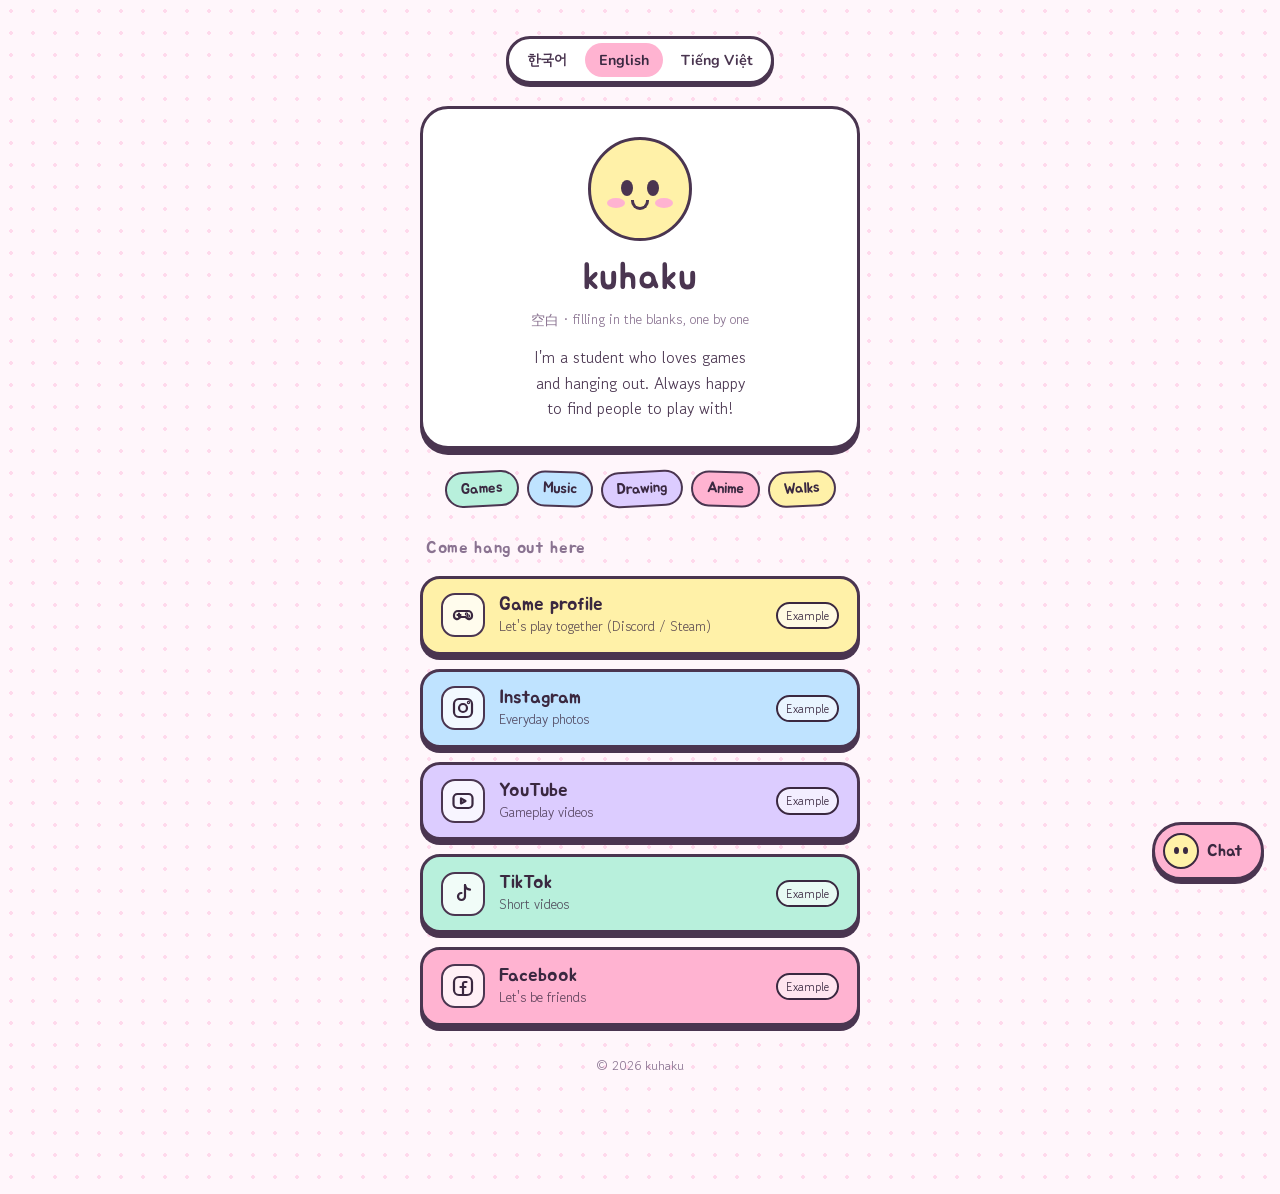
==== index.html @ dc224dfa "Add spam limit, blocking, inbox alerts, and share preview - Firestore rules: visitors can send once " ====
<!doctype html>
<html lang="ko">
<head>
<meta charset="utf-8">
<meta name="viewport" content="width=device-width, initial-scale=1, viewport-fit=cover">
<title>kuhaku 링크 모음</title>
<meta name="description" content="게임이랑 노는 걸 좋아하는 kuhaku의 링크 모음. 한국어 · English · Tiếng Việt">
<meta property="og:type" content="website">
<meta property="og:url" content="https://kuhakuhtk.github.io/-kuhaku/">
<meta property="og:title" content="kuhaku 링크 모음">
<meta property="og:description" content="같이 게임하고 놀아요! 링크 모음 · 메시지 남기기">
<meta property="og:image" content="https://kuhakuhtk.github.io/-kuhaku/og.png">
<meta property="og:image:width" content="1200">
<meta property="og:image:height" content="630">
<meta name="twitter:card" content="summary_large_image">
<meta name="theme-color" content="#fff6fb">
<link rel="icon" href="data:image/svg+xml,%3Csvg xmlns=%22http://www.w3.org/2000/svg%22 viewBox=%220 0 64 64%22%3E%3Ccircle cx=%2232%22 cy=%2232%22 r=%2228%22 fill=%22%23fff1a8%22 stroke=%22%234a3550%22 stroke-width=%225%22/%3E%3Ccircle cx=%2223%22 cy=%2228%22 r=%223.5%22 fill=%22%234a3550%22/%3E%3Ccircle cx=%2241%22 cy=%2228%22 r=%223.5%22 fill=%22%234a3550%22/%3E%3Cellipse cx=%2216%22 cy=%2236%22 rx=%225%22 ry=%223.5%22 fill=%22%23ffb3d1%22/%3E%3Cellipse cx=%2248%22 cy=%2236%22 rx=%225%22 ry=%223.5%22 fill=%22%23ffb3d1%22/%3E%3Cpath d=%22M26 37a6 6 0 0 0 12 0%22 fill=%22none%22 stroke=%22%234a3550%22 stroke-width=%223%22 stroke-linecap=%22round%22/%3E%3C/svg%3E">
<link rel="preconnect" href="https://fonts.googleapis.com">
<link rel="preconnect" href="https://fonts.gstatic.com" crossorigin>
<link rel="stylesheet" href="https://fonts.googleapis.com/css2?family=Jua&family=Gowun+Dodum&family=Baloo+2:wght@600&family=Nunito:wght@500;700&display=swap">
<link rel="stylesheet" href="css/style.css">
</head>
<body>

<main class="wrap">

  <!-- 0. 언어 선택 버튼 -->
  <div class="lang" role="group" aria-label="Language">
    <button type="button" data-lang="ko" aria-pressed="true">한국어</button>
    <button type="button" data-lang="en" aria-pressed="false">English</button>
    <button type="button" data-lang="vi" aria-pressed="false">Tiếng Việt</button>
  </div>

  <!-- 1. 프로필 카드
       data-i18n="이름표" 가 붙은 글자는 아래 script의 번역표(texts)에서 바뀌어요. -->
  <section class="profile">
    <div class="face" aria-hidden="true">
      <span class="eye l"></span><span class="eye r"></span>
      <span class="cheek l"></span><span class="cheek r"></span>
      <span class="mouth"></span>
    </div>
    <h1>kuhaku</h1>
    <p class="kana" data-i18n="kana">空白 · 빈칸에 하나씩 채워 가는 중</p>
    <p class="bio" data-i18n="bio">게임이랑 노는 걸 제일 좋아하는 학생이에요. 같이 게임할 사람 언제든 환영!</p>
  </section>

  <!-- 2. 취미 스티커 -->
  <ul class="tags">
    <li data-i18n="tag1">게임</li>
    <li data-i18n="tag2">음악 듣기</li>
    <li data-i18n="tag3">그림 그리기</li>
    <li data-i18n="tag4">애니 보기</li>
    <li data-i18n="tag5">산책</li>
  </ul>

  <!-- 3. 링크 버튼들
       href="#" 인 버튼은 아직 주소가 없는 예시예요. 진짜 주소로 바꾸면 돼요. -->
  <p class="label" data-i18n="label">여기로 놀러 오세요</p>
  <nav class="links">

    <a class="btn lemon" href="#" data-todo>
      <span class="icon" aria-hidden="true">
        <svg viewBox="0 0 24 24"><path d="M7 8h10a4 4 0 0 1 4 4v1a3 3 0 0 1-5.4 1.8L14.5 14h-5l-1.1 0.8A3 3 0 0 1 3 13v-1a4 4 0 0 1 4-4z"/><path d="M8 10.5v3M6.5 12h3"/><circle cx="15.5" cy="11" r="0.6"/><circle cx="17.5" cy="13" r="0.6"/></svg>
      </span>
      <span class="text"><strong data-i18n="game">게임 프로필</strong><span data-i18n="gameDesc">같이 게임해요 (디스코드 / 스팀)</span></span>
      <span class="badge" data-i18n="example">예시</span>
    </a>

    <a class="btn sky" href="#" data-todo>
      <span class="icon" aria-hidden="true">
        <svg viewBox="0 0 24 24"><rect x="3" y="3" width="18" height="18" rx="5"/><circle cx="12" cy="12" r="4"/><circle cx="17.5" cy="6.5" r="0.6"/></svg>
      </span>
      <span class="text"><strong>Instagram</strong><span data-i18n="instaDesc">일상 사진</span></span>
      <span class="badge" data-i18n="example">예시</span>
    </a>

    <a class="btn lilac" href="#" data-todo>
      <span class="icon" aria-hidden="true">
        <svg viewBox="0 0 24 24"><rect x="2.5" y="5" width="19" height="14" rx="4"/><path d="M10 9.5v5l4.5-2.5z"/></svg>
      </span>
      <span class="text"><strong>YouTube</strong><span data-i18n="ytDesc">게임 플레이 영상</span></span>
      <span class="badge" data-i18n="example">예시</span>
    </a>

    <a class="btn mint" href="#" data-todo>
      <span class="icon" aria-hidden="true">
        <svg viewBox="0 0 24 24"><path d="M14 3v11.5a3.5 3.5 0 1 1-3.5-3.5"/><path d="M14 3c.4 2.6 2.2 4.4 5 4.6"/></svg>
      </span>
      <span class="text"><strong>TikTok</strong><span data-i18n="tiktokDesc">짧은 영상</span></span>
      <span class="badge" data-i18n="example">예시</span>
    </a>

    <a class="btn pink" href="#" data-todo>
      <span class="icon" aria-hidden="true">
        <svg viewBox="0 0 24 24"><rect x="3" y="3" width="18" height="18" rx="5"/><path d="M15.5 8h-1.8A1.7 1.7 0 0 0 12 9.7V21M9.5 13h5"/></svg>
      </span>
      <span class="text"><strong>Facebook</strong><span data-i18n="fbDesc">친구하고 소식 나눠요</span></span>
      <span class="badge" data-i18n="example">예시</span>
    </a>

  </nav>

  <footer>© 2026 kuhaku</footer>
</main>

<div class="toast" id="toast" role="status" aria-live="polite"></div>

<!-- 4. 대화창
     방문자가 보낸 메시지는 Firebase에 저장되고, 나는 admin.html 에서 읽고 답장해요. -->
<button class="chat-fab" id="chatFab" type="button" aria-expanded="false" aria-controls="chat">
  <span class="mini" aria-hidden="true"></span>
  <span data-i18n="chatFab">대화하기</span>
</button>

<section class="chat" id="chat" hidden aria-labelledby="chatName">
  <header class="chat-head">
    <span class="mini" aria-hidden="true"></span>
    <div class="who">
      <strong id="chatName">kuhaku</strong>
      <span><i class="dot" aria-hidden="true"></i><span data-i18n="chatStatus">보통 하루 안에 답장해요</span></span>
    </div>
    <button class="chat-close" id="chatClose" type="button" data-i18n-aria="chatClose" aria-label="닫기">✕</button>
  </header>

  <div class="chat-body" id="chatBody" aria-live="polite">
    <p class="msg bot" data-i18n="chatHello1">안녕하세요! kuhaku예요.</p>
    <p class="msg bot" data-i18n="chatHello2">메시지를 남겨 주세요. 제가 확인하고 여기로 답장할게요!</p>
    <p class="chat-warn" data-i18n="privacy">개인정보(실명, 학교, 주소, 전화번호)는 보내지 마세요.</p>
    <p class="chat-note" id="chatNote" data-i18n="chatConnecting">연결하는 중…</p>
    <p class="chat-note" id="chatMe" hidden>
      <span id="chatMeText"></span> ·
      <button type="button" class="link-btn" id="chatRename" data-i18n="rename">바꾸기</button> ·
      <button type="button" class="link-btn" id="chatEnd" data-i18n="endChat">대화 끝내기</button>
    </p>
    <p class="chat-note" id="endConfirm" hidden>
      <span data-i18n="endAsk">이 기기에서 대화가 사라지고 새로 시작해요. 보낸 메시지는 kuhaku에게 남아요.</span><br>
      <button type="button" class="link-btn" id="endYes" data-i18n="endYes">끝내기</button> ·
      <button type="button" class="link-btn" id="endNo" data-i18n="endNo">취소</button>
    </p>
    <div id="chatList" style="display:contents"></div>
  </div>

  <!-- 닉네임 정하기 (처음 한 번, 로그인처럼) -->
  <form class="chat-form" id="joinForm" autocomplete="off" hidden>
    <input id="joinInput" type="text" maxlength="20" data-i18n-ph="joinPlaceholder" placeholder="닉네임 (최대 20자)" aria-label="닉네임">
    <button type="submit" data-i18n="joinBtn">시작하기</button>
  </form>

  <!-- 메시지 보내기 -->
  <form class="chat-form" id="chatForm" autocomplete="off">
    <input id="chatInput" type="text" maxlength="500" data-i18n-ph="chatPlaceholder" placeholder="메시지 입력…" aria-label="메시지" disabled>
    <button type="submit" id="chatSend" data-i18n="chatSend" disabled>보내기</button>
  </form>
</section>

<!-- 번역과 버튼 동작 (일반 스크립트) -->
<script src="js/i18n.js"></script>
<!-- 실시간 채팅 (Firebase) -->
<script type="module" src="js/chat.js"></script>
</body>
</html>
---- css/style.css ----
/* 레이아웃: 가운데 좁은 한 줄. 언어 선택 → 프로필 카드 → 취미 스티커 → 링크 버튼 목록 */
  :root {
    --bg: #fff6fb;          /* 배경: 아주 연한 분홍 */
    --dot: #ffd9ec;         /* 배경 점무늬 */
    --ink: #4a3550;         /* 글자색 */
    --soft: #8a7391;        /* 흐린 글자 */
    --card: #ffffff;        /* 카드 바탕 */
    --line: #4a3550;        /* 테두리 */
    --pink: #ffb3d1;
    --mint: #b8f0dc;
    --sky: #bfe3ff;
    --lemon: #fff1a8;
    --lilac: #dcccff;
    --font-display: "Jua", "Apple SD Gothic Neo", "Malgun Gothic", sans-serif;
    --font-body: "Gowun Dodum", "Apple SD Gothic Neo", "Malgun Gothic", sans-serif;
  }
  /* 베트남어는 성조 기호(ă, ơ, ư, ạ…)가 잘 나오는 글꼴로 바꿔요 */
  :root:lang(vi) {
    --font-display: "Baloo 2", "Segoe UI", sans-serif;
    --font-body: "Nunito", "Segoe UI", sans-serif;
  }
  @media (prefers-color-scheme: dark) {
    :root:not([data-theme="light"]) {
      --bg: #2a2233; --dot: #3a2f47; --ink: #fbeefc; --soft: #c7b3cf;
      --card: #362b42; --line: #120c18;
      --pink: #e58ab0; --mint: #6fcfae; --sky: #78b6e8; --lemon: #e8cf5c; --lilac: #a98ee8;
      color-scheme: dark;
    }
  }
  :root[data-theme="dark"] {
    --bg: #2a2233; --dot: #3a2f47; --ink: #fbeefc; --soft: #c7b3cf;
    --card: #362b42; --line: #120c18;
    --pink: #e58ab0; --mint: #6fcfae; --sky: #78b6e8; --lemon: #e8cf5c; --lilac: #a98ee8;
    color-scheme: dark;
  }

  * { box-sizing: border-box; }
  [hidden] { display: none !important; }
  body {
    background-color: var(--bg);
    background-image: radial-gradient(var(--dot) 2px, transparent 2px);
    background-size: 22px 22px;
    color: var(--ink);
    font-family: var(--font-body);
    font-size: 16px;
    line-height: 1.6;
    padding-block: 28px 110px;
    padding-left: max(16px, env(safe-area-inset-left, 0px));
    padding-right: max(16px, env(safe-area-inset-right, 0px));
  }
  .wrap {
    max-width: 440px;
    margin: 0 auto;
    display: flex;
    flex-direction: column;
    gap: 22px;
  }

  /* ---------- 언어 선택 버튼 ---------- */
  .lang {
    align-self: center;
    display: flex;
    gap: 4px;
    padding: 4px;
    background: var(--card);
    border: 3px solid var(--line);
    border-radius: 999px;
    box-shadow: 0 3px 0 var(--line);
  }
  .lang button {
    font-family: "Nunito", "Gowun Dodum", sans-serif;
    font-weight: 700;
    font-size: 0.9rem;
    color: var(--ink);
    background: transparent;
    border: none;
    border-radius: 999px;
    padding: 6px 14px;
    cursor: pointer;
    display: flex;
    align-items: center;
    gap: 6px;
  }
  .lang button:hover { background: var(--dot); }
  .lang button[aria-pressed="true"] { background: var(--pink); color: #3a2840; }
  .lang button:focus-visible { outline: 3px dashed var(--ink); outline-offset: 2px; }
  .lang .code { font-size: 0.7rem; opacity: 0.7; }

  /* ---------- 프로필 ---------- */
  .profile {
    background: var(--card);
    border: 3px solid var(--line);
    border-radius: 28px;
    box-shadow: 0 6px 0 var(--line);
    padding: 28px 22px 24px;
    text-align: center;
    display: flex;
    flex-direction: column;
    align-items: center;
    gap: 10px;
  }
  /* 동그란 얼굴 캐릭터 (CSS로만 그림) */
  .face {
    width: 104px; height: 104px;
    border-radius: 50%;
    background: var(--lemon);
    border: 3px solid var(--line);
    position: relative;
    animation: bob 3s ease-in-out infinite;
  }
  .face .eye {
    position: absolute; top: 40px;
    width: 12px; height: 16px;
    background: var(--line);
    border-radius: 50%;
  }
  .face .eye.l { left: 30px; }
  .face .eye.r { right: 30px; }
  .face .cheek {
    position: absolute; top: 58px;
    width: 18px; height: 10px;
    background: var(--pink);
    border-radius: 50%;
  }
  .face .cheek.l { left: 16px; }
  .face .cheek.r { right: 16px; }
  .face .mouth {
    position: absolute; top: 60px; left: 50%;
    width: 18px; height: 10px;
    transform: translateX(-50%);
    border: 3px solid var(--line);
    border-top: none;
    border-radius: 0 0 12px 12px;
  }
  @keyframes bob { 0%,100% { transform: translateY(0); } 50% { transform: translateY(-6px); } }

  h1 {
    font-family: "Jua", "Baloo 2", sans-serif;
    font-weight: 400;
    font-size: 2.4rem;
    line-height: 1.1;
    margin: 6px 0 0;
    letter-spacing: 0.02em;
  }
  .kana {
    font-size: 0.85rem;
    color: var(--soft);
    margin: 0;
  }
  .bio { margin: 4px 0 0; max-width: 32ch; text-wrap: balance; }

  /* ---------- 취미 스티커 ---------- */
  .tags {
    display: flex; flex-wrap: wrap; justify-content: center;
    gap: 8px;
    list-style: none; margin: 0; padding: 0;
  }
  .tags li {
    font-family: var(--font-display);
    font-size: 0.95rem;
    padding: 4px 14px;
    border: 2px solid var(--line);
    border-radius: 999px;
    background: var(--card);
    color: #3a2840;
  }
  .tags li:nth-child(5n+1) { background: var(--mint); }
  .tags li:nth-child(5n+2) { background: var(--sky); }
  .tags li:nth-child(5n+3) { background: var(--lilac); }
  .tags li:nth-child(5n+4) { background: var(--pink); }
  .tags li:nth-child(5n+5) { background: var(--lemon); }
  .tags li:nth-child(odd)  { transform: rotate(-3deg); }
  .tags li:nth-child(even) { transform: rotate(2deg); }

  /* ---------- 링크 버튼 ---------- */
  .label {
    font-family: var(--font-display);
    font-size: 1.05rem;
    letter-spacing: 0.04em;
    margin: 6px 0 -8px 6px;
    color: var(--soft);
  }
  .links { display: flex; flex-direction: column; gap: 14px; }
  .btn {
    display: flex;
    align-items: center;
    gap: 14px;
    width: 100%;
    padding: 14px 18px;
    border: 3px solid var(--line);
    border-radius: 20px;
    box-shadow: 0 5px 0 var(--line);
    color: #3a2840;               /* 파스텔 버튼 위 글자는 항상 진하게 */
    text-decoration: none;
    font-family: var(--font-body);
    font-size: 1rem;
    text-align: left;
    cursor: pointer;
    transition: transform .12s ease, box-shadow .12s ease;
  }
  .btn:hover  { transform: translateY(-2px); box-shadow: 0 7px 0 var(--line); }
  .btn:active { transform: translateY(4px);  box-shadow: 0 1px 0 var(--line); }
  .btn:focus-visible { outline: 3px dashed var(--ink); outline-offset: 4px; }
  .btn.pink  { background: var(--pink); }
  .btn.mint  { background: var(--mint); }
  .btn.sky   { background: var(--sky); }
  .btn.lemon { background: var(--lemon); }
  .btn.lilac { background: var(--lilac); }

  .icon {
    flex: none;
    width: 44px; height: 44px;
    border-radius: 14px;
    background: #ffffffcc;
    border: 2px solid var(--line);
    display: grid; place-items: center;
  }
  .icon svg { width: 24px; height: 24px; fill: none; stroke: #3a2840; stroke-width: 2.2; stroke-linecap: round; stroke-linejoin: round; }
  .text { min-width: 0; flex: 1; display: flex; flex-direction: column; }
  .text strong { font-family: var(--font-display); font-weight: 400; font-size: 1.2rem; line-height: 1.2; }
  :root:lang(vi) .text strong { font-weight: 600; }
  .text span { font-size: 0.85rem; opacity: 0.8; }
  .badge {
    flex: none;
    font-size: 0.75rem;
    padding: 2px 8px;
    border-radius: 999px;
    border: 2px solid #3a2840;
    background: #ffffffaa;
  }

  footer {
    text-align: center;
    font-size: 0.8rem;
    color: var(--soft);
    margin-top: 8px;
  }

  /* 아직 링크가 없는 버튼을 눌렀을 때 뜨는 알림 */
  .toast {
    position: fixed;
    left: 50%;
    bottom: calc(96px + env(safe-area-inset-bottom, 0px));
    transform: translate(-50%, 20px);
    background: var(--card);
    color: var(--ink);
    border: 3px solid var(--line);
    border-radius: 999px;
    padding: 10px 20px;
    font-family: var(--font-display);
    box-shadow: 0 4px 0 var(--line);
    opacity: 0;
    pointer-events: none;
    transition: opacity .2s, transform .2s;
    max-width: calc(100% - 32px);
    text-align: center;
  }
  .toast.show { opacity: 1; transform: translate(-50%, 0); }

  /* ---------- 대화창 ---------- */
  /* 오른쪽 아래 둥근 "대화하기" 버튼 */
  .chat-fab {
    position: fixed;
    right: calc(16px + env(safe-area-inset-right, 0px));
    bottom: calc(20px + env(safe-area-inset-bottom, 0px));
    z-index: 20;
    display: flex; align-items: center; gap: 8px;
    padding: 8px 18px 8px 8px;
    background: var(--pink);
    color: #3a2840;
    border: 3px solid var(--line);
    border-radius: 999px;
    box-shadow: 0 4px 0 var(--line);
    font-family: var(--font-display);
    font-size: 1.05rem;
    cursor: pointer;
    transition: transform .12s ease, box-shadow .12s ease;
  }
  .chat-fab:hover  { transform: translateY(-2px); box-shadow: 0 6px 0 var(--line); }
  .chat-fab:active { transform: translateY(3px);  box-shadow: 0 1px 0 var(--line); }
  .chat-fab:focus-visible { outline: 3px dashed var(--ink); outline-offset: 3px; }

  /* 작은 얼굴 (대화창 버튼과 머리 부분에 같이 씀) */
  .mini {
    flex: none;
    width: 36px; height: 36px;
    border-radius: 50%;
    background: var(--lemon);
    border: 2px solid #3a2840;
    position: relative;
  }
  .mini::before, .mini::after {
    content: ""; position: absolute; top: 12px;
    width: 5px; height: 7px; border-radius: 50%; background: #3a2840;
  }
  .mini::before { left: 9px; }
  .mini::after  { right: 9px; }

  /* 대화창 본체 */
  .chat {
    position: fixed;
    right: calc(16px + env(safe-area-inset-right, 0px));
    bottom: calc(84px + env(safe-area-inset-bottom, 0px));
    z-index: 20;
    width: min(360px, calc(100vw - 32px));
    height: min(520px, calc(100vh - 120px));
    display: flex; flex-direction: column;
    background: var(--card);
    border: 3px solid var(--line);
    border-radius: 24px;
    box-shadow: 0 6px 0 var(--line);
    overflow: hidden;
  }
  .chat-head {
    display: flex; align-items: center; gap: 10px;
    padding: 12px 12px 12px 14px;
    background: var(--lemon);
    color: #3a2840;
    border-bottom: 3px solid var(--line);
  }
  .chat-head .who { flex: 1; min-width: 0; display: flex; flex-direction: column; line-height: 1.25; }
  .chat-head strong { font-family: "Jua", "Baloo 2", sans-serif; font-weight: 400; font-size: 1.15rem; }
  .chat-head span { font-size: 0.78rem; opacity: 0.8; }
  .chat-head .dot {
    display: inline-block; width: 8px; height: 8px; border-radius: 50%;
    background: #3fbf7f; margin-right: 5px; vertical-align: 1px;
  }
  .chat-close {
    flex: none;
    width: 34px; height: 34px;
    border-radius: 50%;
    border: 2px solid #3a2840;
    background: #ffffffaa;
    color: #3a2840;
    font-size: 1.1rem; line-height: 1;
    cursor: pointer;
  }
  .chat-close:focus-visible { outline: 3px dashed #3a2840; outline-offset: 2px; }

  .chat-body {
    flex: 1; min-height: 0;
    overflow-y: auto;
    padding: 14px;
    display: flex; flex-direction: column; gap: 8px;
    background-color: var(--bg);
    background-image: radial-gradient(var(--dot) 1.5px, transparent 1.5px);
    background-size: 18px 18px;
  }
  .msg {
    max-width: 82%;
    padding: 8px 13px;
    border: 2px solid var(--line);
    border-radius: 18px;
    font-size: 0.95rem;
    line-height: 1.45;
    overflow-wrap: anywhere;
    white-space: pre-wrap;
  }
  .msg.bot { align-self: flex-start; background: var(--card); color: var(--ink); border-bottom-left-radius: 6px; }
  .msg.me  { align-self: flex-end;   background: var(--pink); color: #3a2840;   border-bottom-right-radius: 6px; }

  .chips { align-self: flex-start; display: flex; flex-wrap: wrap; gap: 6px; }
  .chip {
    display: inline-flex; align-items: center;
    padding: 6px 14px;
    border: 2px solid var(--line);
    border-radius: 999px;
    color: #3a2840;
    text-decoration: none;
    font-family: var(--font-display);
    font-size: 0.95rem;
    box-shadow: 0 3px 0 var(--line);
  }
  .chip:active { transform: translateY(2px); box-shadow: 0 1px 0 var(--line); }
  .chip:focus-visible { outline: 3px dashed var(--ink); outline-offset: 2px; }
  .chip.ig { background: var(--sky); }
  .chip.fb { background: var(--lilac); }
  .chip.dc { background: var(--mint); }

  .chat-form {
    display: flex; gap: 8px;
    padding: 10px;
    border-top: 3px solid var(--line);
    background: var(--card);
  }
  .chat-form input {
    flex: 1; min-width: 0;
    padding: 10px 14px;
    border: 2px solid var(--line);
    border-radius: 999px;
    background: var(--bg);
    color: var(--ink);
    font-family: var(--font-body);
    font-size: 1rem;
  }
  .chat-form input:focus-visible { outline: 3px dashed var(--ink); outline-offset: 1px; }
  .chat-form button {
    flex: none;
    padding: 0 16px;
    border: 2px solid var(--line);
    border-radius: 999px;
    background: var(--mint);
    color: #3a2840;
    font-family: var(--font-display);
    font-size: 1rem;
    cursor: pointer;
  }
  .chat-form button:focus-visible { outline: 3px dashed var(--ink); outline-offset: 2px; }

  @media (prefers-reduced-motion: reduce) {
    .face { animation: none; }
    .btn, .toast, .chat-fab { transition: none; }
  }

  /* ---------- 대화창 안내 줄 (연결 중 / 오류) ---------- */
  .chat-note {
    align-self: center;
    font-size: 0.8rem;
    color: var(--soft);
    text-align: center;
    margin: 2px 0;
  }
  .msg.pending { opacity: 0.6; }
  /* 개인정보 안내 (노란 메모지 느낌) */
  .chat-warn {
    margin: 2px 0;
    padding: 6px 12px;
    background: var(--lemon);
    color: #3a2840;
    border: 2px dashed #3a2840;
    border-radius: 12px;
    font-size: 0.8rem;
    text-align: center;
  }
  .link-btn {
    background: none;
    border: none;
    padding: 0;
    color: var(--ink);
    font: inherit;
    text-decoration: underline;
    text-underline-offset: 2px;
    cursor: pointer;
  }
  .link-btn:focus-visible { outline: 2px dashed var(--ink); outline-offset: 2px; }
  .chat-form input:disabled, .chat-form button:disabled { opacity: 0.5; cursor: not-allowed; }

  /* ================= 관리자 페이지 (admin.html) ================= */
  .admin {
    max-width: 960px;
    margin: 0 auto;
    display: flex;
    flex-direction: column;
    gap: 18px;
  }
  .admin h1 { font-size: 2rem; }
  .panel {
    background: var(--card);
    border: 3px solid var(--line);
    border-radius: 24px;
    box-shadow: 0 5px 0 var(--line);
    padding: 18px;
    min-width: 0;
  }
  .panel p { margin: 0 0 10px; }
  .uid {
    font-family: ui-monospace, Menlo, Consolas, monospace;
    font-size: 0.85rem;
    background: var(--bg);
    border: 2px dashed var(--line);
    border-radius: 10px;
    padding: 8px 10px;
    overflow-wrap: anywhere;
    user-select: all;
  }
  .pill-btn {
    padding: 10px 18px;
    border: 3px solid var(--line);
    border-radius: 999px;
    box-shadow: 0 4px 0 var(--line);
    background: var(--mint);
    color: #3a2840;
    font-family: var(--font-display);
    font-size: 1rem;
    cursor: pointer;
  }
  .pill-btn.ghost { background: var(--card); color: var(--ink); }
  .admin > .pill-btn { align-self: flex-start; }
  .pill-btn:focus-visible { outline: 3px dashed var(--ink); outline-offset: 3px; }

  .inbox {
    display: grid;
    grid-template-columns: minmax(0, 280px) minmax(0, 1fr);
    gap: 18px;
    align-items: start;
  }
  @media (max-width: 720px) { .inbox { grid-template-columns: minmax(0, 1fr); } }
  .threads { list-style: none; margin: 0; padding: 0; display: flex; flex-direction: column; gap: 8px; }
  .thread {
    width: 100%;
    display: flex; flex-direction: column; gap: 2px;
    text-align: left;
    padding: 10px 12px;
    border: 2px solid var(--line);
    border-radius: 16px;
    background: var(--bg);
    color: var(--ink);
    font-family: var(--font-body);
    font-size: 0.9rem;
    cursor: pointer;
  }
  .thread[aria-current="true"] { background: var(--lemon); color: #3a2840; }
  .thread .top { display: flex; justify-content: space-between; gap: 8px; font-family: var(--font-display); font-size: 1rem; }
  .thread .last { opacity: 0.8; white-space: nowrap; overflow: hidden; text-overflow: ellipsis; }
  .thread .new {
    font-family: var(--font-body);
    font-size: 0.7rem;
    padding: 0 8px;
    border-radius: 999px;
    background: var(--pink);
    color: #3a2840;
    border: 2px solid #3a2840;
  }
  .admin .chat-body { height: 50vh; border: 2px solid var(--line); border-radius: 16px; }
  .admin .chat-form { border-top: none; padding: 10px 0 0; background: transparent; }
  .muted { color: var(--soft); font-size: 0.9rem; }

  /* ---------- 보낸 시간 / 차단 / 대화 관리 버튼 ---------- */
  .msg-time {
    display: block;
    margin-top: 2px;
    font-size: 0.7rem;
    opacity: 0.65;
    text-align: right;
  }
  .msg.bot .msg-time { text-align: left; }
  .thread .when { font-size: 0.75rem; opacity: 0.6; }
  .thread .new.blocked { background: var(--soft); color: #fff; border-color: var(--line); }
  .thread-head {
    display: flex; flex-wrap: wrap; align-items: center; justify-content: space-between;
    gap: 8px; margin-bottom: 10px;
  }
  .thread-head .muted { margin: 0; }
  .thread-actions { display: flex; gap: 6px; }
  .small-btn {
    padding: 4px 12px;
    border: 2px solid var(--line);
    border-radius: 999px;
    background: var(--card);
    color: var(--ink);
    font-family: var(--font-display);
    font-size: 0.85rem;
    cursor: pointer;
  }
  .small-btn.danger { background: var(--pink); color: #3a2840; }
  .small-btn:focus-visible { outline: 3px dashed var(--ink); outline-offset: 2px; }
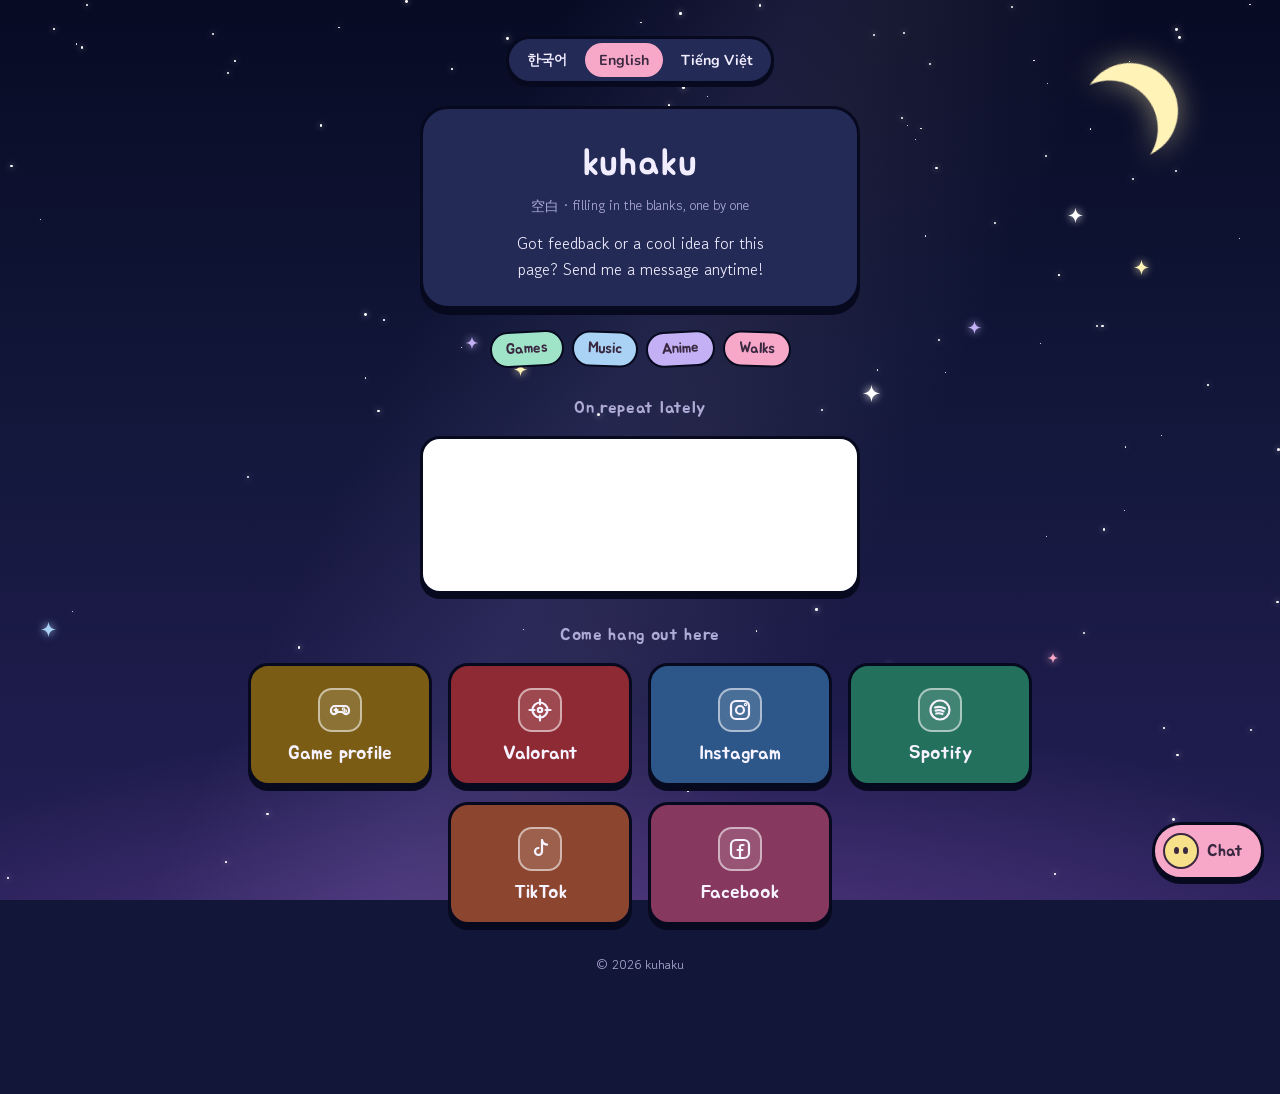
==== commit 6d234838: "Night sky theme, Spotify player, and real profile links - Animated night sky background: crescent mo" ====
--- a/index.html
+++ b/index.html
@@ -13,7 +13,7 @@
 <meta property="og:image:width" content="1200">
 <meta property="og:image:height" content="630">
 <meta name="twitter:card" content="summary_large_image">
-<meta name="theme-color" content="#fff6fb">
+<meta name="theme-color" content="#12173a">
 <link rel="icon" href="data:image/svg+xml,%3Csvg xmlns=%22http://www.w3.org/2000/svg%22 viewBox=%220 0 64 64%22%3E%3Ccircle cx=%2232%22 cy=%2232%22 r=%2228%22 fill=%22%23fff1a8%22 stroke=%22%234a3550%22 stroke-width=%225%22/%3E%3Ccircle cx=%2223%22 cy=%2228%22 r=%223.5%22 fill=%22%234a3550%22/%3E%3Ccircle cx=%2241%22 cy=%2228%22 r=%223.5%22 fill=%22%234a3550%22/%3E%3Cellipse cx=%2216%22 cy=%2236%22 rx=%225%22 ry=%223.5%22 fill=%22%23ffb3d1%22/%3E%3Cellipse cx=%2248%22 cy=%2236%22 rx=%225%22 ry=%223.5%22 fill=%22%23ffb3d1%22/%3E%3Cpath d=%22M26 37a6 6 0 0 0 12 0%22 fill=%22none%22 stroke=%22%234a3550%22 stroke-width=%223%22 stroke-linecap=%22round%22/%3E%3C/svg%3E">
 <link rel="preconnect" href="https://fonts.googleapis.com">
 <link rel="preconnect" href="https://fonts.gstatic.com" crossorigin>
@@ -21,6 +21,9 @@
 <link rel="stylesheet" href="css/style.css">
 </head>
 <body>
+
+<!-- 움직이는 배경 (스티커는 js/bg.js 가 만들어요) -->
+<div class="bg" aria-hidden="true"></div>
 
 <main class="wrap">
 
@@ -34,68 +37,75 @@
   <!-- 1. 프로필 카드
        data-i18n="이름표" 가 붙은 글자는 아래 script의 번역표(texts)에서 바뀌어요. -->
   <section class="profile">
-    <div class="face" aria-hidden="true">
-      <span class="eye l"></span><span class="eye r"></span>
-      <span class="cheek l"></span><span class="cheek r"></span>
-      <span class="mouth"></span>
-    </div>
     <h1>kuhaku</h1>
     <p class="kana" data-i18n="kana">空白 · 빈칸에 하나씩 채워 가는 중</p>
-    <p class="bio" data-i18n="bio">게임이랑 노는 걸 제일 좋아하는 학생이에요. 같이 게임할 사람 언제든 환영!</p>
+    <p class="bio" data-i18n="bio">이 페이지에 대한 의견이나 좋은 아이디어가 있으면 언제든 메시지 보내 주세요!</p>
   </section>
 
   <!-- 2. 취미 스티커 -->
   <ul class="tags">
     <li data-i18n="tag1">게임</li>
     <li data-i18n="tag2">음악 듣기</li>
-    <li data-i18n="tag3">그림 그리기</li>
     <li data-i18n="tag4">애니 보기</li>
     <li data-i18n="tag5">산책</li>
   </ul>
+
+  <!-- 2-1. 요즘 듣는 노래 (스포티파이 플레이어)
+       노래를 바꾸려면 src 의 track/ 뒤 ID만 스포티파이 곡 링크의 ID로 바꾸면 돼요. -->
+  <p class="label" data-i18n="music">요즘 듣는 노래</p>
+  <div class="music">
+    <iframe src="https://open.spotify.com/embed/track/6wq6BNDo3dLlmJ09VM7RG3?utm_source=generator&amp;theme=0"
+            title="Spotify" width="100%" height="152" loading="lazy"
+            allow="autoplay; clipboard-write; encrypted-media; fullscreen; picture-in-picture"></iframe>
+  </div>
 
   <!-- 3. 링크 버튼들
        href="#" 인 버튼은 아직 주소가 없는 예시예요. 진짜 주소로 바꾸면 돼요. -->
   <p class="label" data-i18n="label">여기로 놀러 오세요</p>
   <nav class="links">
 
-    <a class="btn lemon" href="#" data-todo>
+    <a class="btn lemon" href="https://discord.gg/q6X3NZs8J" target="_blank" rel="noopener noreferrer">
       <span class="icon" aria-hidden="true">
         <svg viewBox="0 0 24 24"><path d="M7 8h10a4 4 0 0 1 4 4v1a3 3 0 0 1-5.4 1.8L14.5 14h-5l-1.1 0.8A3 3 0 0 1 3 13v-1a4 4 0 0 1 4-4z"/><path d="M8 10.5v3M6.5 12h3"/><circle cx="15.5" cy="11" r="0.6"/><circle cx="17.5" cy="13" r="0.6"/></svg>
       </span>
-      <span class="text"><strong data-i18n="game">게임 프로필</strong><span data-i18n="gameDesc">같이 게임해요 (디스코드 / 스팀)</span></span>
-      <span class="badge" data-i18n="example">예시</span>
+      <span class="text"><strong data-i18n="game">게임 프로필</strong></span>
     </a>
 
-    <a class="btn sky" href="#" data-todo>
+    <!-- 발로란트 전적 (tracker.gg)
+         주소 모양: https://tracker.gg/valorant/profile/riot/이름%23태그/overview  (# 은 %23 으로 써요) -->
+    <a class="btn crimson" href="https://tracker.gg/valorant/profile/riot/%D0%BA%CF%85%D0%BD%CE%B1%D0%BA%CF%85%E5%A5%B3%23777/overview?platform=pc&amp;playlist=competitive" target="_blank" rel="noopener noreferrer">
+      <span class="icon" aria-hidden="true">
+        <svg viewBox="0 0 24 24"><circle cx="12" cy="12" r="7.5"/><circle cx="12" cy="12" r="2.2"/><path d="M12 1.5v5M12 17.5v5M1.5 12h5M17.5 12h5"/></svg>
+      </span>
+      <span class="text"><strong>Valorant</strong></span>
+    </a>
+
+    <a class="btn sky" href="https://www.instagram.com/khai__trinh/" target="_blank" rel="noopener noreferrer">
       <span class="icon" aria-hidden="true">
         <svg viewBox="0 0 24 24"><rect x="3" y="3" width="18" height="18" rx="5"/><circle cx="12" cy="12" r="4"/><circle cx="17.5" cy="6.5" r="0.6"/></svg>
       </span>
-      <span class="text"><strong>Instagram</strong><span data-i18n="instaDesc">일상 사진</span></span>
-      <span class="badge" data-i18n="example">예시</span>
+      <span class="text"><strong>Instagram</strong></span>
     </a>
 
-    <a class="btn lilac" href="#" data-todo>
+    <a class="btn mint" href="https://open.spotify.com/user/31tmoryjkrek3jyhl2c2g6soq3uq" target="_blank" rel="noopener noreferrer">
       <span class="icon" aria-hidden="true">
-        <svg viewBox="0 0 24 24"><rect x="2.5" y="5" width="19" height="14" rx="4"/><path d="M10 9.5v5l4.5-2.5z"/></svg>
+        <svg viewBox="0 0 24 24"><circle cx="12" cy="12" r="9.5"/><path d="M7 9.5c3.5-1 7-.7 10 .9M7.6 12.6c2.8-.7 5.6-.4 8 .8M8.2 15.5c2.2-.5 4.3-.3 6.2.6"/></svg>
       </span>
-      <span class="text"><strong>YouTube</strong><span data-i18n="ytDesc">게임 플레이 영상</span></span>
-      <span class="badge" data-i18n="example">예시</span>
+      <span class="text"><strong>Spotify</strong></span>
     </a>
 
-    <a class="btn mint" href="#" data-todo>
+    <a class="btn coral" href="https://www.tiktok.com/@kuhakuhtk" target="_blank" rel="noopener noreferrer">
       <span class="icon" aria-hidden="true">
         <svg viewBox="0 0 24 24"><path d="M14 3v11.5a3.5 3.5 0 1 1-3.5-3.5"/><path d="M14 3c.4 2.6 2.2 4.4 5 4.6"/></svg>
       </span>
-      <span class="text"><strong>TikTok</strong><span data-i18n="tiktokDesc">짧은 영상</span></span>
-      <span class="badge" data-i18n="example">예시</span>
+      <span class="text"><strong>TikTok</strong></span>
     </a>
 
-    <a class="btn pink" href="#" data-todo>
+    <a class="btn pink" href="https://www.facebook.com/khai.trinh.37669528/" target="_blank" rel="noopener noreferrer">
       <span class="icon" aria-hidden="true">
         <svg viewBox="0 0 24 24"><rect x="3" y="3" width="18" height="18" rx="5"/><path d="M15.5 8h-1.8A1.7 1.7 0 0 0 12 9.7V21M9.5 13h5"/></svg>
       </span>
-      <span class="text"><strong>Facebook</strong><span data-i18n="fbDesc">친구하고 소식 나눠요</span></span>
-      <span class="badge" data-i18n="example">예시</span>
+      <span class="text"><strong>Facebook</strong></span>
     </a>
 
   </nav>
@@ -154,6 +164,7 @@
 </section>
 
 <!-- 번역과 버튼 동작 (일반 스크립트) -->
+<script src="js/bg.js"></script>
 <script src="js/i18n.js"></script>
 <!-- 실시간 채팅 (Firebase) -->
 <script type="module" src="js/chat.js"></script>
--- a/css/style.css
+++ b/css/style.css
@@ -1,45 +1,31 @@
   /* 레이아웃: 가운데 좁은 한 줄. 언어 선택 → 프로필 카드 → 취미 스티커 → 링크 버튼 목록 */
+  /* 밤하늘 테마: 기기가 밝은 모드여도 항상 밤하늘이에요 */
   :root {
-    --bg: #fff6fb;          /* 배경: 아주 연한 분홍 */
-    --dot: #ffd9ec;         /* 배경 점무늬 */
-    --ink: #4a3550;         /* 글자색 */
-    --soft: #8a7391;        /* 흐린 글자 */
-    --card: #ffffff;        /* 카드 바탕 */
-    --line: #4a3550;        /* 테두리 */
-    --pink: #ffb3d1;
-    --mint: #b8f0dc;
-    --sky: #bfe3ff;
-    --lemon: #fff1a8;
-    --lilac: #dcccff;
+    --bg: #12173a;          /* 배경: 깊은 남색 밤하늘 */
+    --dot: #2a3163;         /* 메시지함 점무늬 */
+    --ink: #f1edff;         /* 글자색: 별빛 흰색 */
+    --soft: #aeaad6;        /* 흐린 글자 */
+    --card: #222a55;        /* 카드 바탕: 밤하늘보다 살짝 밝은 남색 */
+    --line: #070a1f;        /* 테두리와 그림자 */
+    --pink: #f7a8c8;        /* 파스텔 버튼들 (위에 진한 글자가 잘 보이게 밝게) */
+    --mint: #9fe3c9;
+    --sky: #a9d2f5;
+    --lemon: #f6e08a;
+    --lilac: #c3b0f5;
     --font-display: "Jua", "Apple SD Gothic Neo", "Malgun Gothic", sans-serif;
     --font-body: "Gowun Dodum", "Apple SD Gothic Neo", "Malgun Gothic", sans-serif;
+    color-scheme: dark;
   }
   /* 베트남어는 성조 기호(ă, ơ, ư, ạ…)가 잘 나오는 글꼴로 바꿔요 */
   :root:lang(vi) {
     --font-display: "Baloo 2", "Segoe UI", sans-serif;
     --font-body: "Nunito", "Segoe UI", sans-serif;
   }
-  @media (prefers-color-scheme: dark) {
-    :root:not([data-theme="light"]) {
-      --bg: #2a2233; --dot: #3a2f47; --ink: #fbeefc; --soft: #c7b3cf;
-      --card: #362b42; --line: #120c18;
-      --pink: #e58ab0; --mint: #6fcfae; --sky: #78b6e8; --lemon: #e8cf5c; --lilac: #a98ee8;
-      color-scheme: dark;
-    }
-  }
-  :root[data-theme="dark"] {
-    --bg: #2a2233; --dot: #3a2f47; --ink: #fbeefc; --soft: #c7b3cf;
-    --card: #362b42; --line: #120c18;
-    --pink: #e58ab0; --mint: #6fcfae; --sky: #78b6e8; --lemon: #e8cf5c; --lilac: #a98ee8;
-    color-scheme: dark;
-  }
 
   * { box-sizing: border-box; }
   [hidden] { display: none !important; }
   body {
-    background-color: var(--bg);
-    background-image: radial-gradient(var(--dot) 2px, transparent 2px);
-    background-size: 22px 22px;
+    background-color: var(--bg);   /* 점무늬는 아래 .bg 가 움직이면서 그려요 */
     color: var(--ink);
     font-family: var(--font-body);
     font-size: 16px;
@@ -554,3 +540,159 @@
   }
   .small-btn.danger { background: var(--pink); color: #3a2840; }
   .small-btn:focus-visible { outline: 3px dashed var(--ink); outline-offset: 2px; }
+
+  /* ---------- 밤하늘 배경 (index.html 의 .bg, 별은 js/bg.js 가 만들어요) ---------- */
+  .bg {
+    position: fixed;
+    inset: 0;
+    z-index: -1;
+    overflow: hidden;
+    pointer-events: none;
+    /* 위는 깊은 밤, 아래로 갈수록 보랏빛 노을 */
+    background:
+      radial-gradient(120% 60% at 50% 115%, #5b3d8a 0%, rgba(91, 61, 138, 0) 60%),
+      linear-gradient(to bottom, #070b24 0%, #12173a 45%, #241e55 100%);
+  }
+  /* 은하수: 대각선으로 흐릿하게 빛나는 띠 */
+  .bg::before {
+    content: "";
+    position: absolute;
+    inset: -20%;
+    background: linear-gradient(115deg, transparent 38%, rgba(190, 170, 255, 0.10) 48%, rgba(255, 220, 245, 0.07) 52%, transparent 62%);
+    animation: milky 60s ease-in-out infinite alternate;
+  }
+  @keyframes milky { to { transform: translateX(6%) rotate(3deg); } }
+
+  /* 달: 투명한 동그라미 안쪽 그림자로 초승달 모양을 만들고, 은은하게 빛나요 */
+  .moon {
+    --m: clamp(56px, 9vw, 96px);
+    position: absolute;
+    top: 7vh;
+    right: 8vw;
+    width: var(--m);
+    height: var(--m);
+    border-radius: 50%;
+    box-shadow: inset calc(var(--m) * -0.26) calc(var(--m) * 0.1) 0 0 #fff3b8;
+    transform: rotate(-20deg);
+    filter: drop-shadow(0 0 14px rgba(255, 238, 170, 0.5));
+    animation: moon-glow 6s ease-in-out infinite alternate;
+  }
+  @keyframes moon-glow { to { filter: drop-shadow(0 0 26px rgba(255, 238, 170, 0.7)); } }
+
+  /* 작은 별: 깜빡깜빡 */
+  .star {
+    position: absolute;
+    left: var(--x);
+    top: var(--y);
+    width: var(--size);
+    height: var(--size);
+    border-radius: 50%;
+    background: #fff;
+    box-shadow: 0 0 6px rgba(255, 255, 255, 0.8);
+    animation: twinkle var(--dur) ease-in-out var(--delay) infinite alternate;
+  }
+  /* 큰 반짝이 별 (네 갈래) */
+  .star.big {
+    border-radius: 0;
+    background: none;
+    box-shadow: none;
+  }
+  .star.big svg { display: block; width: 100%; height: 100%; fill: var(--fill); filter: drop-shadow(0 0 4px var(--fill)); }
+  @keyframes twinkle {
+    from { opacity: 0.25; transform: scale(0.7); }
+    to   { opacity: 1;    transform: scale(1); }
+  }
+
+  /* 별똥별: 가끔 대각선으로 휙 */
+  .shoot {
+    position: absolute;
+    left: var(--x);
+    top: var(--y);
+    width: 140px;
+    height: 2px;
+    border-radius: 999px;
+    background: linear-gradient(to left, #fff, rgba(255, 255, 255, 0));
+    opacity: 0;
+    transform: rotate(-30deg);
+    animation: shoot var(--dur) linear var(--delay) infinite;
+  }
+  @keyframes shoot {
+    0%   { opacity: 0; transform: rotate(-30deg) translateX(0); }
+    1%   { opacity: 1; }
+    6%   { opacity: 0; transform: rotate(-30deg) translateX(-420px); }
+    100% { opacity: 0; transform: rotate(-30deg) translateX(-420px); }
+  }
+
+  /* 메시지함(admin.html)은 움직이지 않는 점무늬 */
+  body:has(> .admin) {
+    background-image: radial-gradient(var(--dot) 2px, transparent 2px);
+    background-size: 22px 22px;
+  }
+
+  /* "동작 줄이기"를 켠 사람에게는 멈춘 밤하늘을 보여 줘요 */
+  @media (prefers-reduced-motion: reduce) {
+    .bg::before, .moon, .star { animation: none; }
+    .shoot { display: none; }
+  }
+
+  /* ---------- 컴퓨터(넓은 화면)에서는 링크 버튼을 가로로 나란히 ---------- */
+  /* 휴대폰과 좁은 화면에서는 위의 세로 목록 그대로예요. */
+  @media (min-width: 960px) {
+    .label { align-self: center; margin-left: 0; }
+    .links {
+      align-self: center;                       /* 가운데 좁은 줄보다 넓게 펼쳐요 */
+      width: min(800px, calc(100vw - 48px));   /* 한 줄에 4개쯤, 남는 건 다음 줄 가운데로 */
+      display: flex;
+      flex-direction: row;
+      flex-wrap: wrap;
+      justify-content: center;
+      gap: 16px;
+    }
+    .btn {
+      position: relative;
+      flex: 0 1 184px;
+      flex-direction: column;
+      justify-content: center;
+      gap: 10px;
+      padding: 22px 14px 18px;
+      text-align: center;
+    }
+    .btn .text { align-items: center; }
+    .btn .badge { position: absolute; top: 10px; right: 10px; }
+  }
+
+  /* ---------- 요즘 듣는 노래 (스포티파이 플레이어) ---------- */
+  .music {
+    border: 3px solid var(--line);
+    border-radius: 20px;
+    box-shadow: 0 5px 0 var(--line);
+    overflow: hidden;
+    background: var(--card);
+    line-height: 0;          /* 플레이어 아래 빈틈 없애기 */
+  }
+  .music iframe { display: block; border: 0; }
+  @media (min-width: 960px) { .music { width: 100%; } }
+
+  /* ---------- 링크 버튼: 밤하늘에 어울리는 어두운 보석 색 ---------- */
+  /* 색을 바꾸고 싶으면 여기 다섯 개만 고치면 돼요. (밝은 글자가 잘 보이게 충분히 어둡게) */
+  :root {
+    --btn-lemon: #7a5c14;   /* 호박색 */
+    --btn-sky:   #2c5788;   /* 사파이어 */
+    --btn-lilac: #57449a;   /* 자수정 */
+    --btn-mint:  #23705c;   /* 에메랄드 */
+    --btn-pink:  #87385f;   /* 루비 */
+  }
+  .btn { color: #f6f2ff; }
+  .btn.lemon { background: var(--btn-lemon); }
+  .btn.sky   { background: var(--btn-sky); }
+  .btn.lilac { background: var(--btn-lilac); }
+  .btn.mint  { background: var(--btn-mint); }
+  .btn.pink  { background: var(--btn-pink); }
+  .btn .icon { background: rgba(255, 255, 255, 0.14); border-color: rgba(255, 255, 255, 0.55); }
+  .btn .icon svg { stroke: #f6f2ff; }
+  .btn .text span { opacity: 0.85; }
+  .btn .badge { border-color: rgba(255, 255, 255, 0.6); background: rgba(0, 0, 0, 0.2); color: #f6f2ff; }
+  :root { --btn-coral: #8c4630; }   /* 산호색 (TikTok) */
+  .btn.coral { background: var(--btn-coral); }
+  :root { --btn-crimson: #8e2a33; }   /* 진홍색 (Valorant) */
+  .btn.crimson { background: var(--btn-crimson); }
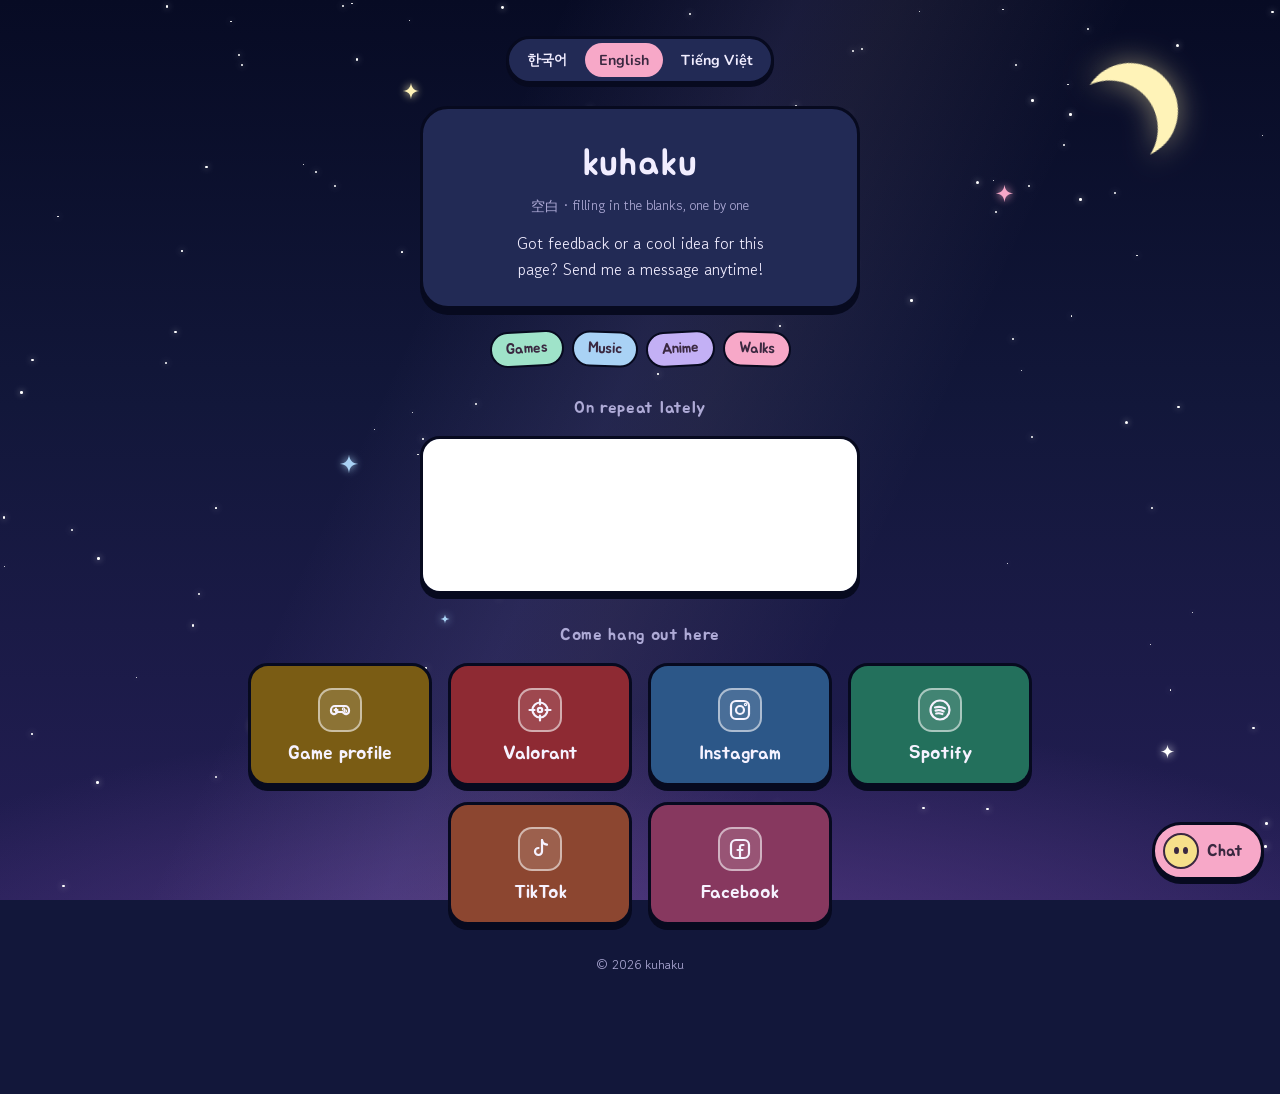
==== commit 0e71a3b9: "Add version numbers to CSS and JS links so browsers load fresh files Visitors with the old style.css" ====
--- a/index.html
+++ b/index.html
@@ -18,7 +18,7 @@
 <link rel="preconnect" href="https://fonts.googleapis.com">
 <link rel="preconnect" href="https://fonts.gstatic.com" crossorigin>
 <link rel="stylesheet" href="https://fonts.googleapis.com/css2?family=Jua&family=Gowun+Dodum&family=Baloo+2:wght@600&family=Nunito:wght@500;700&display=swap">
-<link rel="stylesheet" href="css/style.css">
+<link rel="stylesheet" href="css/style.css?v=20261110">
 </head>
 <body>
 
@@ -164,9 +164,9 @@
 </section>
 
 <!-- 번역과 버튼 동작 (일반 스크립트) -->
-<script src="js/bg.js"></script>
-<script src="js/i18n.js"></script>
+<script src="js/bg.js?v=20261110"></script>
+<script src="js/i18n.js?v=20261110"></script>
 <!-- 실시간 채팅 (Firebase) -->
-<script type="module" src="js/chat.js"></script>
+<script type="module" src="js/chat.js?v=20261110"></script>
 </body>
 </html>
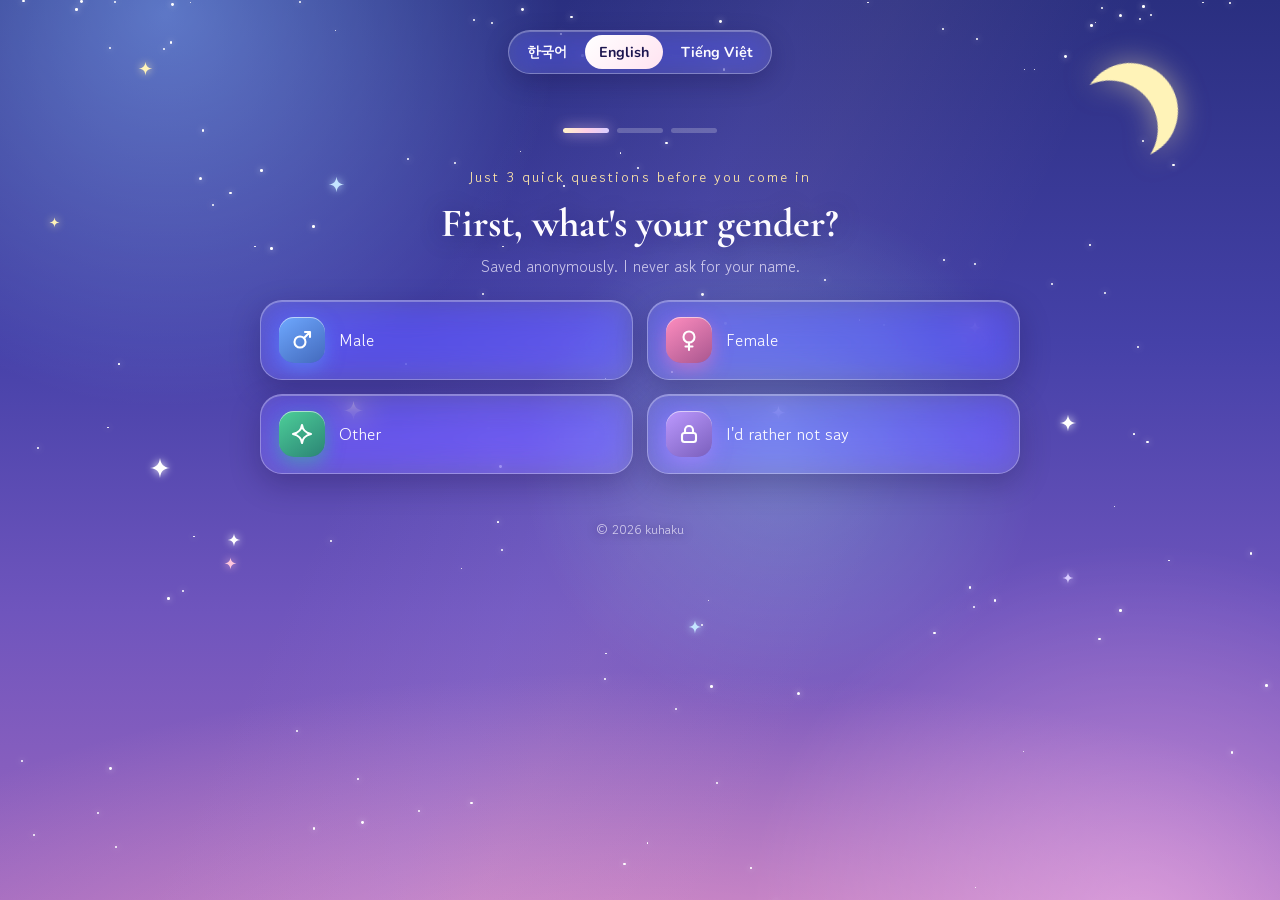
==== commit 19d6c646: "Ask-and-answer flow, entry survey, and brighter animated design - Visitors answer 3 questions one sc" ====
--- a/index.html
+++ b/index.html
@@ -13,17 +13,22 @@
 <meta property="og:image:width" content="1200">
 <meta property="og:image:height" content="630">
 <meta name="twitter:card" content="summary_large_image">
-<meta name="theme-color" content="#12173a">
+<meta name="theme-color" content="#2a2f80">
 <link rel="icon" href="data:image/svg+xml,%3Csvg xmlns=%22http://www.w3.org/2000/svg%22 viewBox=%220 0 64 64%22%3E%3Ccircle cx=%2232%22 cy=%2232%22 r=%2228%22 fill=%22%23fff1a8%22 stroke=%22%234a3550%22 stroke-width=%225%22/%3E%3Ccircle cx=%2223%22 cy=%2228%22 r=%223.5%22 fill=%22%234a3550%22/%3E%3Ccircle cx=%2241%22 cy=%2228%22 r=%223.5%22 fill=%22%234a3550%22/%3E%3Cellipse cx=%2216%22 cy=%2236%22 rx=%225%22 ry=%223.5%22 fill=%22%23ffb3d1%22/%3E%3Cellipse cx=%2248%22 cy=%2236%22 rx=%225%22 ry=%223.5%22 fill=%22%23ffb3d1%22/%3E%3Cpath d=%22M26 37a6 6 0 0 0 12 0%22 fill=%22none%22 stroke=%22%234a3550%22 stroke-width=%223%22 stroke-linecap=%22round%22/%3E%3C/svg%3E">
 <link rel="preconnect" href="https://fonts.googleapis.com">
 <link rel="preconnect" href="https://fonts.gstatic.com" crossorigin>
-<link rel="stylesheet" href="https://fonts.googleapis.com/css2?family=Jua&family=Gowun+Dodum&family=Baloo+2:wght@600&family=Nunito:wght@500;700&display=swap">
-<link rel="stylesheet" href="css/style.css?v=20261110">
+<link rel="stylesheet" href="https://fonts.googleapis.com/css2?family=Jua&family=Gowun+Dodum&family=Gowun+Batang:wght@400;700&family=Cormorant+Garamond:wght@500;600;700&family=Baloo+2:wght@600&family=Nunito:wght@500;700&display=swap">
+<!-- style.css: 기본 + 대화창 / flow.css: 고급스러운 새 디자인과 화면 전환 (index.html 전용) -->
+<link rel="stylesheet" href="css/style.css?v=20261112">
+<link rel="stylesheet" href="css/flow.css?v=20261112">
 </head>
 <body>
 
-<!-- 움직이는 배경 (스티커는 js/bg.js 가 만들어요) -->
+<!-- 움직이는 하늘 배경 (별, 달, 오로라는 js/bg.js 가 만들어요) -->
 <div class="bg" aria-hidden="true"></div>
+<!-- 화면이 바뀔 때 퍼지는 빛 / 반짝이 효과가 그려지는 곳 -->
+<div class="veil" id="veil" aria-hidden="true"></div>
+<div class="fx" id="fx" aria-hidden="true"></div>
 
 <main class="wrap">
 
@@ -34,88 +39,205 @@
     <button type="button" data-lang="vi" aria-pressed="false">Tiếng Việt</button>
   </div>
 
-  <!-- 1. 프로필 카드
-       data-i18n="이름표" 가 붙은 글자는 아래 script의 번역표(texts)에서 바뀌어요. -->
-  <section class="profile">
-    <h1>kuhaku</h1>
-    <p class="kana" data-i18n="kana">空白 · 빈칸에 하나씩 채워 가는 중</p>
-    <p class="bio" data-i18n="bio">이 페이지에 대한 의견이나 좋은 아이디어가 있으면 언제든 메시지 보내 주세요!</p>
-  </section>
-
-  <!-- 2. 취미 스티커 -->
-  <ul class="tags">
-    <li data-i18n="tag1">게임</li>
-    <li data-i18n="tag2">음악 듣기</li>
-    <li data-i18n="tag4">애니 보기</li>
-    <li data-i18n="tag5">산책</li>
-  </ul>
-
-  <!-- 2-1. 요즘 듣는 노래 (스포티파이 플레이어)
-       노래를 바꾸려면 src 의 track/ 뒤 ID만 스포티파이 곡 링크의 ID로 바꾸면 돼요. -->
-  <p class="label" data-i18n="music">요즘 듣는 노래</p>
-  <div class="music">
-    <iframe src="https://open.spotify.com/embed/track/6wq6BNDo3dLlmJ09VM7RG3?utm_source=generator&amp;theme=0"
-            title="Spotify" width="100%" height="152" loading="lazy"
-            allow="autoplay; clipboard-write; encrypted-media; fullscreen; picture-in-picture"></iframe>
+  <!-- 화면들: 한 번에 하나만 보여요. 고르면 js/flow.js 가 다음 화면으로 바꿔 줘요.
+       data-i18n="이름표" 가 붙은 글자는 js/i18n.js 의 번역표에서 바뀌어요.
+       data-r 이 붙은 것은 화면이 나타날 때 차례로 떠올라요. -->
+  <div class="stage" id="stage">
+
+    <!-- ⓪ 설문 (처음 온 사람에게만): 질문이 하나씩 나오고, 답을 골라야 다음으로 넘어가요.
+         data-q 는 질문 이름, data-answer 는 저장되는 답이에요. (firestore.rules 와 js/admin.js 의 이름과 같아야 해요)
+         답은 익명으로 Firebase 의 surveys 에 저장되고, admin.html 에서 결과를 볼 수 있어요. -->
+    <section class="screen survey" data-screen="q1" data-q="gender" hidden>
+      <div class="steps" data-r aria-hidden="true"><i class="on"></i><i></i><i></i></div>
+      <div class="ask-box" data-r>
+        <p class="eyebrow" data-i18n="svHello">들어가기 전에 3가지만 물어볼게요</p>
+        <h2 class="ask" data-i18n="sv1" data-focus tabindex="-1">먼저, 성별을 알려 주세요</h2>
+        <p class="ask-sub" data-i18n="svNote">익명으로 저장돼요. 이름은 묻지 않아요.</p>
+      </div>
+      <div class="choices">
+        <button class="choice tilt" type="button" data-answer="male" style="--tint:#5b9dff" data-r>
+          <span class="ico" aria-hidden="true"><svg viewBox="0 0 24 24"><circle cx="10" cy="14" r="5.5"/><path d="M14 10l6-6M15 4h5v5"/></svg></span><b data-i18n="gMale">남자</b></button>
+        <button class="choice tilt" type="button" data-answer="female" style="--tint:#ff7eb6" data-r>
+          <span class="ico" aria-hidden="true"><svg viewBox="0 0 24 24"><circle cx="12" cy="9" r="5.5"/><path d="M12 14.5V22M8.5 18.5h7"/></svg></span><b data-i18n="gFemale">여자</b></button>
+        <button class="choice tilt" type="button" data-answer="other" style="--tint:#35c98b" data-r>
+          <span class="ico" aria-hidden="true"><svg viewBox="0 0 24 24"><path d="M12 3c.7 5 2.9 7.3 9 9-6.1 1.7-8.3 4-9 9-.7-5-2.9-7.3-9-9 6.1-1.7 8.3-4 9-9z"/></svg></span><b data-i18n="gOther">기타</b></button>
+        <button class="choice tilt" type="button" data-answer="secret" style="--tint:#b48cff" data-r>
+          <span class="ico" aria-hidden="true"><svg viewBox="0 0 24 24"><rect x="5" y="11" width="14" height="9" rx="2.5"/><path d="M8 11V8a4 4 0 0 1 8 0v3"/></svg></span><b data-i18n="secret">비밀이에요</b></button>
+      </div>
+    </section>
+
+    <section class="screen survey" data-screen="q2" data-q="age" hidden>
+      <div class="steps" data-r aria-hidden="true"><i class="on"></i><i class="on"></i><i></i></div>
+      <div class="ask-box" data-r>
+        <h2 class="ask" data-i18n="sv2" data-focus tabindex="-1">나이는 어떻게 되나요?</h2>
+      </div>
+      <div class="choices">
+        <button class="choice tilt" type="button" data-answer="u13" style="--tint:#4dbdf5" data-r><span class="ico" aria-hidden="true">~13</span><b data-i18n="a1">13세 이하</b></button>
+        <button class="choice tilt" type="button" data-answer="14-16" style="--tint:#35c98b" data-r><span class="ico" aria-hidden="true">14+</span><b data-i18n="a2">14~16세</b></button>
+        <button class="choice tilt" type="button" data-answer="17-19" style="--tint:#ffa94d" data-r><span class="ico" aria-hidden="true">17+</span><b data-i18n="a3">17~19세</b></button>
+        <button class="choice tilt" type="button" data-answer="20-24" style="--tint:#ff7eb6" data-r><span class="ico" aria-hidden="true">20+</span><b data-i18n="a4">20~24세</b></button>
+        <button class="choice tilt" type="button" data-answer="25+" style="--tint:#7c8cff" data-r><span class="ico" aria-hidden="true">25+</span><b data-i18n="a5">25세 이상</b></button>
+        <button class="choice tilt" type="button" data-answer="secret" style="--tint:#b48cff" data-r>
+          <span class="ico" aria-hidden="true"><svg viewBox="0 0 24 24"><rect x="5" y="11" width="14" height="9" rx="2.5"/><path d="M8 11V8a4 4 0 0 1 8 0v3"/></svg></span><b data-i18n="secret">비밀이에요</b></button>
+      </div>
+      <button class="back" type="button" data-prev data-r><svg viewBox="0 0 24 24" aria-hidden="true"><path d="M19 12H5M11 6l-6 6 6 6"/></svg><span data-i18n="svPrev">이전 질문</span></button>
+    </section>
+
+    <section class="screen survey" data-screen="q3" data-q="source" hidden>
+      <div class="steps" data-r aria-hidden="true"><i class="on"></i><i class="on"></i><i class="on"></i></div>
+      <div class="ask-box" data-r>
+        <h2 class="ask" data-i18n="sv3" data-focus tabindex="-1">이 사이트를 어디서 알게 됐나요?</h2>
+      </div>
+      <div class="choices">
+        <button class="choice tilt" type="button" data-answer="discord" style="--tint:#7c8cff" data-r>
+          <span class="ico" aria-hidden="true"><svg viewBox="0 0 24 24"><path d="M7 8h10a4 4 0 0 1 4 4v1a3 3 0 0 1-5.4 1.8L14.5 14h-5l-1.1 0.8A3 3 0 0 1 3 13v-1a4 4 0 0 1 4-4z"/><path d="M8 10.5v3M6.5 12h3"/><circle cx="15.5" cy="11" r="0.6"/><circle cx="17.5" cy="13" r="0.6"/></svg></span><b>Discord</b></button>
+        <button class="choice tilt" type="button" data-answer="instagram" style="--tint:#ff7eb6" data-r>
+          <span class="ico" aria-hidden="true"><svg viewBox="0 0 24 24"><rect x="3" y="3" width="18" height="18" rx="5"/><circle cx="12" cy="12" r="4"/><circle cx="17.5" cy="6.5" r="0.6"/></svg></span><b>Instagram</b></button>
+        <button class="choice tilt" type="button" data-answer="tiktok" style="--tint:#ff8a5c" data-r>
+          <span class="ico" aria-hidden="true"><svg viewBox="0 0 24 24"><path d="M14 3v11.5a3.5 3.5 0 1 1-3.5-3.5"/><path d="M14 3c.4 2.6 2.2 4.4 5 4.6"/></svg></span><b>TikTok</b></button>
+        <button class="choice tilt" type="button" data-answer="facebook" style="--tint:#5b9dff" data-r>
+          <span class="ico" aria-hidden="true"><svg viewBox="0 0 24 24"><rect x="3" y="3" width="18" height="18" rx="5"/><path d="M15.5 8h-1.8A1.7 1.7 0 0 0 12 9.7V21M9.5 13h5"/></svg></span><b>Facebook</b></button>
+        <button class="choice tilt" type="button" data-answer="friend" style="--tint:#35c98b" data-r>
+          <span class="ico" aria-hidden="true"><svg viewBox="0 0 24 24"><circle cx="9" cy="9" r="3.5"/><path d="M2.5 20a6.5 6.5 0 0 1 13 0"/><circle cx="17.5" cy="8" r="2.5"/><path d="M17 13.5a5 5 0 0 1 4.5 5"/></svg></span><b data-i18n="sFriend">친구가 알려 줬어요</b></button>
+        <button class="choice tilt" type="button" data-answer="other" style="--tint:#b48cff" data-r>
+          <span class="ico" aria-hidden="true"><svg viewBox="0 0 24 24"><circle cx="6" cy="12" r="1.3"/><circle cx="12" cy="12" r="1.3"/><circle cx="18" cy="12" r="1.3"/></svg></span><b data-i18n="sOther">다른 곳에서</b></button>
+      </div>
+      <button class="back" type="button" data-prev data-r><svg viewBox="0 0 24 24" aria-hidden="true"><path d="M19 12H5M11 6l-6 6 6 6"/></svg><span data-i18n="svPrev">이전 질문</span></button>
+    </section>
+
+    <!-- ① 처음 화면: 무엇을 찾는지 물어봐요 -->
+    <section class="screen" data-screen="home">
+      <header class="hero" data-r>
+        <h1 class="title">kuhaku</h1>
+        <p class="kana" data-i18n="kana">空白 · 빈칸에 하나씩 채워 가는 중</p>
+      </header>
+
+      <ul class="hobbies" data-r>
+        <li data-i18n="tag1">게임</li>
+        <li data-i18n="tag2">음악 듣기</li>
+        <li data-i18n="tag4">애니 보기</li>
+        <li data-i18n="tag5">산책</li>
+      </ul>
+
+      <div class="ask-box" data-r>
+        <h2 class="ask" data-i18n="ask" data-focus tabindex="-1">무엇을 찾고 있나요?</h2>
+        <p class="ask-sub" data-i18n="askSub">하나를 고르면 딱 맞는 곳으로 안내할게요.</p>
+      </div>
+
+      <nav class="choices">
+        <a class="choice tilt" href="#play" style="--tint:#7c8cff" data-r>
+          <span class="ico" aria-hidden="true"><svg viewBox="0 0 24 24"><path d="M7 8h10a4 4 0 0 1 4 4v1a3 3 0 0 1-5.4 1.8L14.5 14h-5l-1.1 0.8A3 3 0 0 1 3 13v-1a4 4 0 0 1 4-4z"/><path d="M8 10.5v3M6.5 12h3"/><circle cx="15.5" cy="11" r="0.6"/><circle cx="17.5" cy="13" r="0.6"/></svg></span>
+          <b data-i18n="qPlay">같이 게임하고 싶어요</b>
+          <svg class="go" viewBox="0 0 24 24" aria-hidden="true"><path d="M5 12h14M13 6l6 6-6 6"/></svg>
+        </a>
+        <a class="choice tilt" href="#watch" style="--tint:#ff7eb6" data-r>
+          <span class="ico" aria-hidden="true"><svg viewBox="0 0 24 24"><rect x="3" y="5" width="18" height="14" rx="3"/><circle cx="9" cy="10" r="1.6"/><path d="M4 17l5-4 3.5 2.5L16 12l4 4"/></svg></span>
+          <b data-i18n="qWatch">사진이랑 영상을 보고 싶어요</b>
+          <svg class="go" viewBox="0 0 24 24" aria-hidden="true"><path d="M5 12h14M13 6l6 6-6 6"/></svg>
+        </a>
+        <a class="choice tilt" href="#music" style="--tint:#35c98b" data-r>
+          <span class="ico" aria-hidden="true"><svg viewBox="0 0 24 24"><path d="M9 18V6l10-2v11"/><circle cx="6.5" cy="18" r="2.5"/><circle cx="16.5" cy="15" r="2.5"/></svg></span>
+          <b data-i18n="qMusic">무슨 노래를 듣는지 궁금해요</b>
+          <svg class="go" viewBox="0 0 24 24" aria-hidden="true"><path d="M5 12h14M13 6l6 6-6 6"/></svg>
+        </a>
+        <a class="choice tilt" href="#friend" style="--tint:#ffa94d" data-r>
+          <span class="ico" aria-hidden="true"><svg viewBox="0 0 24 24"><path d="M12 20s-7-4.4-7-9.6A3.9 3.9 0 0 1 12 8a3.9 3.9 0 0 1 7 2.4C19 15.6 12 20 12 20z"/></svg></span>
+          <b data-i18n="qFriend">친구가 되고 싶어요</b>
+          <svg class="go" viewBox="0 0 24 24" aria-hidden="true"><path d="M5 12h14M13 6l6 6-6 6"/></svg>
+        </a>
+        <a class="choice tilt" href="#talk" style="--tint:#4dbdf5" data-r>
+          <span class="ico" aria-hidden="true"><svg viewBox="0 0 24 24"><path d="M5 5h14a2 2 0 0 1 2 2v8a2 2 0 0 1-2 2h-7l-5 4v-4H5a2 2 0 0 1-2-2V7a2 2 0 0 1 2-2z"/></svg></span>
+          <b data-i18n="qTalk">의견이나 아이디어를 전하고 싶어요</b>
+          <svg class="go" viewBox="0 0 24 24" aria-hidden="true"><path d="M5 12h14M13 6l6 6-6 6"/></svg>
+        </a>
+        <a class="choice tilt" href="#all" style="--tint:#b48cff" data-r>
+          <span class="ico" aria-hidden="true"><svg viewBox="0 0 24 24"><rect x="4" y="4" width="6.5" height="6.5" rx="1.5"/><rect x="13.5" y="4" width="6.5" height="6.5" rx="1.5"/><rect x="4" y="13.5" width="6.5" height="6.5" rx="1.5"/><rect x="13.5" y="13.5" width="6.5" height="6.5" rx="1.5"/></svg></span>
+          <b data-i18n="qAll">전부 다 보고 싶어요</b>
+          <svg class="go" viewBox="0 0 24 24" aria-hidden="true"><path d="M5 12h14M13 6l6 6-6 6"/></svg>
+        </a>
+      </nav>
+    </section>
+
+    <!-- ② 답 화면들: 고른 말(오른쪽) → kuhaku 의 답(왼쪽) → 링크
+         data-links 에 적은 이름이 js/flow.js 의 LINKS 표에서 버튼으로 만들어져요. -->
+    <section class="screen" data-screen="play" hidden>
+      <a class="back" href="#home" data-r><svg viewBox="0 0 24 24" aria-hidden="true"><path d="M19 12H5M11 6l-6 6 6 6"/></svg><span data-i18n="back">처음으로</span></a>
+      <p class="you" data-i18n="qPlay" data-r>같이 게임하고 싶어요</p>
+      <div class="reply" data-r>
+        <span class="who">kuhaku</span>
+        <p class="answer" data-i18n="aPlay" data-focus tabindex="-1">좋아요! 디스코드로 놀러 오거나, 발로란트 전적을 구경해 보세요.</p>
+      </div>
+      <nav class="dests" data-links="discord valorant"></nav>
+    </section>
+
+    <section class="screen" data-screen="watch" hidden>
+      <a class="back" href="#home" data-r><svg viewBox="0 0 24 24" aria-hidden="true"><path d="M19 12H5M11 6l-6 6 6 6"/></svg><span data-i18n="back">처음으로</span></a>
+      <p class="you" data-i18n="qWatch" data-r>사진이랑 영상을 보고 싶어요</p>
+      <div class="reply" data-r>
+        <span class="who">kuhaku</span>
+        <p class="answer" data-i18n="aWatch" data-focus tabindex="-1">일상 사진은 인스타그램에, 짧은 영상은 틱톡에 올려요.</p>
+      </div>
+      <nav class="dests" data-links="instagram tiktok"></nav>
+    </section>
+
+    <section class="screen" data-screen="music" hidden>
+      <a class="back" href="#home" data-r><svg viewBox="0 0 24 24" aria-hidden="true"><path d="M19 12H5M11 6l-6 6 6 6"/></svg><span data-i18n="back">처음으로</span></a>
+      <p class="you" data-i18n="qMusic" data-r>무슨 노래를 듣는지 궁금해요</p>
+      <div class="reply" data-r>
+        <span class="who">kuhaku</span>
+        <p class="answer" data-i18n="aMusic" data-focus tabindex="-1">요즘은 이 노래를 제일 많이 들어요. 더 궁금하면 스포티파이로!</p>
+      </div>
+      <!-- 요즘 듣는 노래 (스포티파이 플레이어)
+           노래를 바꾸려면 src 의 track/ 뒤 ID만 스포티파이 곡 링크의 ID로 바꾸면 돼요. -->
+      <div class="player" data-r>
+        <iframe src="https://open.spotify.com/embed/track/6wq6BNDo3dLlmJ09VM7RG3?utm_source=generator&amp;theme=0"
+                title="Spotify" width="100%" height="152" loading="lazy"
+                allow="autoplay; clipboard-write; encrypted-media; fullscreen; picture-in-picture"></iframe>
+      </div>
+      <nav class="dests" data-links="spotify"></nav>
+    </section>
+
+    <section class="screen" data-screen="friend" hidden>
+      <a class="back" href="#home" data-r><svg viewBox="0 0 24 24" aria-hidden="true"><path d="M19 12H5M11 6l-6 6 6 6"/></svg><span data-i18n="back">처음으로</span></a>
+      <p class="you" data-i18n="qFriend" data-r>친구가 되고 싶어요</p>
+      <div class="reply" data-r>
+        <span class="who">kuhaku</span>
+        <p class="answer" data-i18n="aFriend" data-focus tabindex="-1">반가워요! 편한 곳에서 친구 추가해 주세요.</p>
+      </div>
+      <nav class="dests" data-links="facebook instagram discord"></nav>
+    </section>
+
+    <section class="screen" data-screen="talk" hidden>
+      <a class="back" href="#home" data-r><svg viewBox="0 0 24 24" aria-hidden="true"><path d="M19 12H5M11 6l-6 6 6 6"/></svg><span data-i18n="back">처음으로</span></a>
+      <p class="you" data-i18n="qTalk" data-r>의견이나 아이디어를 전하고 싶어요</p>
+      <div class="reply" data-r>
+        <span class="who">kuhaku</span>
+        <p class="answer" data-i18n="bio" data-focus tabindex="-1">이 페이지에 대한 의견이나 좋은 아이디어가 있으면 언제든 메시지 보내 주세요!</p>
+      </div>
+      <button class="cta" type="button" data-open-chat data-r>
+        <svg viewBox="0 0 24 24" aria-hidden="true"><path d="M5 5h14a2 2 0 0 1 2 2v8a2 2 0 0 1-2 2h-7l-5 4v-4H5a2 2 0 0 1-2-2V7a2 2 0 0 1 2-2z"/></svg>
+        <span data-i18n="openChat">메시지 보내기</span>
+      </button>
+    </section>
+
+    <section class="screen" data-screen="all" hidden>
+      <a class="back" href="#home" data-r><svg viewBox="0 0 24 24" aria-hidden="true"><path d="M19 12H5M11 6l-6 6 6 6"/></svg><span data-i18n="back">처음으로</span></a>
+      <p class="you" data-i18n="qAll" data-r>전부 다 보고 싶어요</p>
+      <div class="reply" data-r>
+        <span class="who">kuhaku</span>
+        <p class="answer" data-i18n="aAll" data-focus tabindex="-1">여기 전부 모아 뒀어요. 마음 가는 곳으로!</p>
+      </div>
+      <nav class="dests" data-links="discord valorant instagram tiktok spotify facebook"></nav>
+    </section>
+
   </div>
-
-  <!-- 3. 링크 버튼들
-       href="#" 인 버튼은 아직 주소가 없는 예시예요. 진짜 주소로 바꾸면 돼요. -->
-  <p class="label" data-i18n="label">여기로 놀러 오세요</p>
-  <nav class="links">
-
-    <a class="btn lemon" href="https://discord.gg/q6X3NZs8J" target="_blank" rel="noopener noreferrer">
-      <span class="icon" aria-hidden="true">
-        <svg viewBox="0 0 24 24"><path d="M7 8h10a4 4 0 0 1 4 4v1a3 3 0 0 1-5.4 1.8L14.5 14h-5l-1.1 0.8A3 3 0 0 1 3 13v-1a4 4 0 0 1 4-4z"/><path d="M8 10.5v3M6.5 12h3"/><circle cx="15.5" cy="11" r="0.6"/><circle cx="17.5" cy="13" r="0.6"/></svg>
-      </span>
-      <span class="text"><strong data-i18n="game">게임 프로필</strong></span>
-    </a>
-
-    <!-- 발로란트 전적 (tracker.gg)
-         주소 모양: https://tracker.gg/valorant/profile/riot/이름%23태그/overview  (# 은 %23 으로 써요) -->
-    <a class="btn crimson" href="https://tracker.gg/valorant/profile/riot/%D0%BA%CF%85%D0%BD%CE%B1%D0%BA%CF%85%E5%A5%B3%23777/overview?platform=pc&amp;playlist=competitive" target="_blank" rel="noopener noreferrer">
-      <span class="icon" aria-hidden="true">
-        <svg viewBox="0 0 24 24"><circle cx="12" cy="12" r="7.5"/><circle cx="12" cy="12" r="2.2"/><path d="M12 1.5v5M12 17.5v5M1.5 12h5M17.5 12h5"/></svg>
-      </span>
-      <span class="text"><strong>Valorant</strong></span>
-    </a>
-
-    <a class="btn sky" href="https://www.instagram.com/khai__trinh/" target="_blank" rel="noopener noreferrer">
-      <span class="icon" aria-hidden="true">
-        <svg viewBox="0 0 24 24"><rect x="3" y="3" width="18" height="18" rx="5"/><circle cx="12" cy="12" r="4"/><circle cx="17.5" cy="6.5" r="0.6"/></svg>
-      </span>
-      <span class="text"><strong>Instagram</strong></span>
-    </a>
-
-    <a class="btn mint" href="https://open.spotify.com/user/31tmoryjkrek3jyhl2c2g6soq3uq" target="_blank" rel="noopener noreferrer">
-      <span class="icon" aria-hidden="true">
-        <svg viewBox="0 0 24 24"><circle cx="12" cy="12" r="9.5"/><path d="M7 9.5c3.5-1 7-.7 10 .9M7.6 12.6c2.8-.7 5.6-.4 8 .8M8.2 15.5c2.2-.5 4.3-.3 6.2.6"/></svg>
-      </span>
-      <span class="text"><strong>Spotify</strong></span>
-    </a>
-
-    <a class="btn coral" href="https://www.tiktok.com/@kuhakuhtk" target="_blank" rel="noopener noreferrer">
-      <span class="icon" aria-hidden="true">
-        <svg viewBox="0 0 24 24"><path d="M14 3v11.5a3.5 3.5 0 1 1-3.5-3.5"/><path d="M14 3c.4 2.6 2.2 4.4 5 4.6"/></svg>
-      </span>
-      <span class="text"><strong>TikTok</strong></span>
-    </a>
-
-    <a class="btn pink" href="https://www.facebook.com/khai.trinh.37669528/" target="_blank" rel="noopener noreferrer">
-      <span class="icon" aria-hidden="true">
-        <svg viewBox="0 0 24 24"><rect x="3" y="3" width="18" height="18" rx="5"/><path d="M15.5 8h-1.8A1.7 1.7 0 0 0 12 9.7V21M9.5 13h5"/></svg>
-      </span>
-      <span class="text"><strong>Facebook</strong></span>
-    </a>
-
-  </nav>
 
   <footer>© 2026 kuhaku</footer>
 </main>
 
 <div class="toast" id="toast" role="status" aria-live="polite"></div>
 
-<!-- 4. 대화창
+<!-- 대화창
      방문자가 보낸 메시지는 Firebase에 저장되고, 나는 admin.html 에서 읽고 답장해요. -->
 <button class="chat-fab" id="chatFab" type="button" aria-expanded="false" aria-controls="chat">
   <span class="mini" aria-hidden="true"></span>
@@ -163,10 +285,12 @@
   </form>
 </section>
 
-<!-- 번역과 버튼 동작 (일반 스크립트) -->
-<script src="js/bg.js?v=20261110"></script>
-<script src="js/i18n.js?v=20261110"></script>
-<!-- 실시간 채팅 (Firebase) -->
-<script type="module" src="js/chat.js?v=20261110"></script>
+<!-- 배경 → 번역 → 화면 전환과 효과 (일반 스크립트) -->
+<script src="js/bg.js?v=20261112"></script>
+<script src="js/i18n.js?v=20261112"></script>
+<script src="js/flow.js?v=20261112"></script>
+<!-- 실시간 채팅 / 설문 답 저장 (Firebase) -->
+<script type="module" src="js/chat.js?v=20261112"></script>
+<script type="module" src="js/survey.js?v=20261112"></script>
 </body>
 </html>
--- a/css/style.css
+++ b/css/style.css
@@ -696,3 +696,11 @@
   .btn.coral { background: var(--btn-coral); }
   :root { --btn-crimson: #8e2a33; }   /* 진홍색 (Valorant) */
   .btn.crimson { background: var(--btn-crimson); }
+
+  /* ---------- 메시지함: 설문 결과 ---------- */
+  .stats-grid { display: grid; grid-template-columns: repeat(auto-fit, minmax(240px, 1fr)); gap: 18px 28px; }
+  .stat h2 { margin: 0 0 8px; font-family: var(--font-display); font-weight: 400; font-size: 1.05rem; }
+  .stat-row { display: grid; grid-template-columns: 6.5em 1fr auto; align-items: center; gap: 8px; font-size: 0.88rem; padding: 3px 0; }
+  .stat-bar { height: 10px; border-radius: 999px; background: var(--bg); border: 2px solid var(--line); overflow: hidden; }
+  .stat-bar i { display: block; height: 100%; background: var(--lilac); border-radius: 999px; }
+  .stat-num { color: var(--soft); font-variant-numeric: tabular-nums; }
--- a/css/flow.css
+++ b/css/flow.css
@@ -0,0 +1,478 @@
+/* ===== 고급스러운 새 디자인 (index.html 전용) =====
+   style.css 다음에 불러와서, 처음 화면과 답 화면, 화면 전환, 유리 느낌 카드, 반짝이 효과를 입혀요.
+   색을 바꾸고 싶으면 바로 아래 :root 의 값만 고치면 돼요. */
+:root {
+  --text: #fdfbff;                          /* 글자 */
+  --muted: rgba(243, 238, 255, 0.76);       /* 흐린 글자 */
+  --glass: rgba(255, 255, 255, 0.10);       /* 유리 카드 바탕 */
+  --glass-strong: rgba(255, 255, 255, 0.18);
+  --edge: rgba(255, 255, 255, 0.30);        /* 유리 카드 테두리 */
+  --gold: #ffe6a8;
+  --deep: #1d1650;                          /* 밝은 버튼 위의 진한 글자 */
+  --ease: cubic-bezier(0.2, 0.8, 0.2, 1);
+  --font-lux: "Cormorant Garamond", "Gowun Batang", "Times New Roman", serif;
+}
+
+body {
+  color: var(--text);
+  padding-block: 22px 120px;
+  overflow-x: hidden;
+}
+.wrap { max-width: 760px; gap: 28px; }
+:focus-visible { outline: 2px solid #fff; outline-offset: 3px; }
+
+/* ---------- 하늘 배경: 전보다 밝은 새벽빛 ---------- */
+.bg {
+  background:
+    radial-gradient(120% 70% at 50% 118%, rgba(255, 170, 205, 0.75) 0%, rgba(255, 170, 205, 0) 62%),
+    linear-gradient(to bottom, #2a2f80 0%, #4541a8 38%, #6f55bd 68%, #9a66bf 100%);
+}
+/* 오로라: 색 빛 덩어리가 아주 천천히 떠다녀요 */
+.aurora {
+  position: absolute;
+  width: 70vmax;
+  height: 70vmax;
+  border-radius: 50%;
+  mix-blend-mode: screen;
+  animation: aurora-drift 26s ease-in-out infinite alternate;
+}
+.aurora.a1 { top: -34vmax; left: -22vmax; background: radial-gradient(circle, rgba(110, 160, 255, 0.55), transparent 62%); }
+.aurora.a2 { bottom: -38vmax; right: -24vmax; background: radial-gradient(circle, rgba(255, 140, 200, 0.5), transparent 62%); animation-duration: 32s; animation-delay: -8s; }
+.aurora.a3 { top: 18%; left: 38%; width: 46vmax; height: 46vmax; background: radial-gradient(circle, rgba(120, 240, 215, 0.26), transparent 62%); animation-duration: 38s; animation-delay: -15s; }
+@keyframes aurora-drift {
+  from { transform: translate3d(-4vmax, -2vmax, 0) scale(1); }
+  to   { transform: translate3d(6vmax, 5vmax, 0) scale(1.18); }
+}
+/* 깊이 층: 마우스를 움직이면 층마다 다른 만큼 따라와요 (--px, --py 는 js/flow.js 가 넣어요) */
+.layer {
+  position: absolute;
+  inset: 0;
+  transform: translate3d(calc(var(--px, 0) * var(--depth) * -1px), calc(var(--py, 0) * var(--depth) * -1px), 0);
+  transition: transform 0.6s var(--ease);
+}
+
+/* ---------- 언어 선택 ---------- */
+.lang {
+  background: var(--glass);
+  border: 1px solid var(--edge);
+  box-shadow: 0 8px 24px rgba(20, 12, 60, 0.25), inset 0 1px 0 rgba(255, 255, 255, 0.25);
+  -webkit-backdrop-filter: blur(14px) saturate(150%);
+  backdrop-filter: blur(14px) saturate(150%);
+  animation: rise 0.8s var(--ease) backwards;
+}
+.lang button { color: var(--text); transition: background 0.3s, color 0.3s; }
+.lang button:hover { background: rgba(255, 255, 255, 0.14); }
+.lang button[aria-pressed="true"] { background: linear-gradient(135deg, #fff, #ffe3f1); color: var(--deep); }
+.lang button:focus-visible { outline: 2px solid #fff; outline-offset: 2px; }
+
+/* ---------- 화면과 화면 전환 ---------- */
+.screen { display: flex; flex-direction: column; gap: 22px; }
+/* 나타날 때: data-r 이 붙은 것들이 번호(--i) 순서대로 떠올라요 */
+.screen.is-in [data-r] {
+  animation: rise 0.8s var(--ease) backwards;
+  animation-delay: calc(var(--i, 0) * 75ms + 60ms);
+}
+@keyframes rise {
+  from { opacity: 0; transform: translateY(30px) scale(0.97); filter: blur(8px); }
+}
+/* 처음으로 돌아갈 때는 반대 방향(위에서 아래로) */
+.stage[data-dir="back"] .screen.is-in [data-r] { animation-name: rise-back; }
+@keyframes rise-back {
+  from { opacity: 0; transform: translateY(-30px) scale(0.97); filter: blur(8px); }
+}
+/* 사라질 때 */
+.screen.is-out { animation: screen-out 0.3s ease-in forwards; pointer-events: none; }
+@keyframes screen-out {
+  to { opacity: 0; transform: translateY(-22px) scale(0.97); filter: blur(10px); }
+}
+.stage[data-dir="back"] .screen.is-out { animation-name: screen-out-back; }
+@keyframes screen-out-back {
+  to { opacity: 0; transform: translateY(22px) scale(0.97); filter: blur(10px); }
+}
+/* 누른 자리에서 퍼지는 빛 */
+.veil {
+  position: fixed;
+  z-index: 5;
+  width: 44vmax;
+  height: 44vmax;
+  margin: -22vmax 0 0 -22vmax;
+  border-radius: 50%;
+  background: radial-gradient(circle, rgba(255, 240, 250, 0.55) 0%, rgba(200, 180, 255, 0.28) 38%, transparent 68%);
+  opacity: 0;
+  transform: scale(0);
+  pointer-events: none;
+}
+.veil.go { animation: veil 0.9s var(--ease); }
+@keyframes veil {
+  0%   { opacity: 0.95; transform: scale(0); }
+  100% { opacity: 0;    transform: scale(3.4); }
+}
+
+/* ---------- 처음 화면: 이름 ---------- */
+.hero { display: flex; flex-direction: column; align-items: center; gap: 10px; padding-top: 14px; text-align: center; }
+.title {
+  margin: 0;
+  font-family: var(--font-lux);
+  font-weight: 600;
+  font-size: clamp(3.6rem, 15vw, 6.4rem);
+  line-height: 1;
+  letter-spacing: 0.05em;
+}
+/* 글자마다: 아래에서 떠오르고(letter-in), 빛이 계속 흘러요(shimmer) */
+.title span {
+  display: inline-block;
+  padding: 0 0.01em 0.08em;
+  background: linear-gradient(100deg, #ffffff 0%, #ffe6a8 22%, #ffc2e2 44%, #cfd8ff 66%, #ffffff 88%);
+  background-size: 320% 100%;
+  -webkit-background-clip: text;
+  background-clip: text;
+  color: transparent;
+  filter: drop-shadow(0 0 18px rgba(255, 225, 245, 0.45));
+  animation: letter-in 1s var(--ease) backwards, shimmer 8s linear infinite;
+  animation-delay: calc(var(--i) * 90ms + 150ms), calc(var(--i) * -0.6s);
+}
+@keyframes letter-in {
+  from { opacity: 0; transform: translateY(46px) rotate(9deg) scale(0.8); filter: blur(10px); }
+}
+@keyframes shimmer { to { background-position: -320% 0; } }
+.kana { margin: 0; font-size: 0.92rem; letter-spacing: 0.1em; color: var(--muted); }
+
+/* 취미 */
+.hobbies { display: flex; flex-wrap: wrap; justify-content: center; gap: 8px; list-style: none; margin: -6px 0 0; padding: 0; }
+.hobbies li {
+  padding: 4px 14px;
+  font-size: 0.88rem;
+  color: var(--text);
+  background: var(--glass);
+  border: 1px solid var(--edge);
+  border-radius: 999px;
+  -webkit-backdrop-filter: blur(10px);
+  backdrop-filter: blur(10px);
+  animation: bobble 5s ease-in-out infinite;
+  animation-delay: calc(var(--n, 0) * -1.2s);
+}
+.hobbies li:nth-child(2) { --n: 1; }
+.hobbies li:nth-child(3) { --n: 2; }
+.hobbies li:nth-child(4) { --n: 3; }
+@keyframes bobble { 50% { transform: translateY(-5px); } }
+
+/* 질문 */
+.ask-box { text-align: center; margin-top: 10px; }
+.ask {
+  margin: 0;
+  font-family: var(--font-lux);
+  font-weight: 700;
+  font-size: clamp(1.7rem, 5.4vw, 2.5rem);
+  line-height: 1.25;
+  text-wrap: balance;
+  text-shadow: 0 2px 24px rgba(30, 16, 90, 0.45);
+  outline: none;
+}
+.ask-sub { margin: 6px 0 0; color: var(--muted); font-size: 0.95rem; }
+
+/* ---------- 유리 카드 버튼 (고르기 버튼 .choice, 링크 버튼 .dest) ---------- */
+.choices, .dests { display: grid; grid-template-columns: repeat(2, minmax(0, 1fr)); gap: 14px; }
+.choice, .dest {
+  --tint: #b48cff;
+  position: relative;
+  isolation: isolate;
+  overflow: hidden;
+  display: flex;
+  align-items: center;
+  gap: 14px;
+  padding: 16px 18px;
+  color: var(--text);
+  text-decoration: none;
+  background: var(--glass);
+  border: 1px solid var(--edge);
+  border-radius: 22px;
+  box-shadow: 0 10px 30px rgba(20, 12, 60, 0.28), inset 0 1px 0 rgba(255, 255, 255, 0.28);
+  -webkit-backdrop-filter: blur(16px) saturate(160%);
+  backdrop-filter: blur(16px) saturate(160%);
+  /* 기울기(--rx, --ry)는 js/flow.js 가 마우스 위치에 맞춰 넣어요 */
+  transform: perspective(700px) rotateX(var(--rx, 0deg)) rotateY(var(--ry, 0deg)) translateY(var(--lift, 0px));
+  transition: transform 0.35s var(--ease), background 0.3s, box-shadow 0.35s, border-color 0.3s;
+}
+/* 마우스 자리에 비치는 색 빛 */
+.choice::before, .dest::before {
+  content: "";
+  position: absolute;
+  inset: 0;
+  z-index: -1;
+  background: radial-gradient(240px circle at var(--mx, 50%) var(--my, 50%), color-mix(in srgb, var(--tint) 55%, transparent), transparent 70%);
+  opacity: 0;
+  transition: opacity 0.35s;
+}
+/* 스윽 지나가는 반사광 */
+.choice::after, .dest::after {
+  content: "";
+  position: absolute;
+  inset: 0;
+  background: linear-gradient(110deg, transparent 35%, rgba(255, 255, 255, 0.32) 50%, transparent 65%);
+  transform: translateX(-130%);
+  transition: transform 0.9s var(--ease);
+  pointer-events: none;
+}
+.choice:hover, .dest:hover, .choice:focus-visible, .dest:focus-visible {
+  --lift: -5px;
+  background: var(--glass-strong);
+  border-color: rgba(255, 255, 255, 0.6);
+  box-shadow: 0 20px 46px rgba(20, 12, 60, 0.42), 0 0 36px color-mix(in srgb, var(--tint) 55%, transparent), inset 0 1px 0 rgba(255, 255, 255, 0.4);
+}
+.choice:hover::before, .dest:hover::before { opacity: 1; }
+.choice:hover::after, .dest:hover::after, .choice:focus-visible::after, .dest:focus-visible::after { transform: translateX(130%); }
+.choice:active, .dest:active { --lift: 1px; transition-duration: 0.1s; }
+
+/* 색 아이콘 */
+.ico {
+  flex: none;
+  display: grid;
+  place-items: center;
+  width: 46px;
+  height: 46px;
+  border-radius: 15px;
+  background: linear-gradient(145deg, color-mix(in srgb, var(--tint) 88%, #ffffff), color-mix(in srgb, var(--tint) 62%, #1d1650));
+  box-shadow: inset 0 1px 0 rgba(255, 255, 255, 0.55), 0 6px 18px color-mix(in srgb, var(--tint) 50%, transparent);
+  transition: transform 0.45s var(--ease);
+}
+.ico svg, .go, .back svg, .cta svg { fill: none; stroke: currentColor; stroke-width: 2.1; stroke-linecap: round; stroke-linejoin: round; }
+.ico svg { width: 24px; height: 24px; stroke: #fff; }
+.choice:hover .ico, .dest:hover .ico { transform: scale(1.1) rotate(-6deg); }
+.choice b, .dest b { flex: 1; min-width: 0; font-weight: 400; font-size: 1.04rem; line-height: 1.35; }
+.dest b { font-family: "Nunito", "Gowun Dodum", sans-serif; font-weight: 700; font-size: 1.1rem; letter-spacing: 0.01em; }
+.go { flex: none; width: 20px; height: 20px; opacity: 0.6; transition: transform 0.35s var(--ease), opacity 0.3s; }
+.choice:hover .go { transform: translateX(5px); opacity: 1; }
+.dest:hover .go { transform: translate(3px, -3px); opacity: 1; }
+
+/* ---------- 답 화면: 대화처럼 ---------- */
+.back {
+  align-self: flex-start;
+  display: inline-flex;
+  align-items: center;
+  gap: 8px;
+  padding: 7px 16px 7px 12px;
+  color: var(--text);
+  font-size: 0.92rem;
+  text-decoration: none;
+  background: var(--glass);
+  border: 1px solid var(--edge);
+  border-radius: 999px;
+  -webkit-backdrop-filter: blur(12px);
+  backdrop-filter: blur(12px);
+  transition: background 0.3s, transform 0.3s var(--ease);
+}
+.back svg { width: 18px; height: 18px; transition: transform 0.3s var(--ease); }
+.back:hover { background: var(--glass-strong); }
+.back:hover svg { transform: translateX(-4px); }
+/* 방문자가 고른 말 (오른쪽 말풍선) */
+.you {
+  align-self: flex-end;
+  max-width: 85%;
+  margin: 6px 0 0;
+  padding: 10px 18px;
+  color: var(--deep);
+  background: linear-gradient(135deg, #ffe3f1, #d9ccff);
+  border-radius: 22px 22px 6px 22px;
+  box-shadow: 0 10px 26px rgba(30, 14, 80, 0.3);
+}
+/* kuhaku 의 답 (왼쪽 말풍선) */
+.reply { align-self: flex-start; max-width: 92%; display: flex; flex-direction: column; gap: 6px; }
+.reply .who { font-family: var(--font-lux); font-weight: 700; font-size: 1.1rem; letter-spacing: 0.08em; color: var(--gold); padding-left: 6px; }
+.answer {
+  margin: 0;
+  padding: 16px 20px;
+  font-size: 1.14rem;
+  line-height: 1.6;
+  background: var(--glass);
+  border: 1px solid var(--edge);
+  border-radius: 6px 22px 22px 22px;
+  box-shadow: 0 10px 30px rgba(20, 12, 60, 0.28), inset 0 1px 0 rgba(255, 255, 255, 0.28);
+  -webkit-backdrop-filter: blur(16px) saturate(160%);
+  backdrop-filter: blur(16px) saturate(160%);
+  outline: none;
+}
+.dests { margin-top: 6px; }
+/* 링크가 하나뿐이면 한 줄을 다 써요 */
+.dests .dest:only-child { grid-column: 1 / -1; }
+
+/* 스포티파이 플레이어 */
+.player {
+  padding: 8px;
+  line-height: 0;
+  background: var(--glass);
+  border: 1px solid var(--edge);
+  border-radius: 22px;
+  box-shadow: 0 10px 30px rgba(20, 12, 60, 0.28), inset 0 1px 0 rgba(255, 255, 255, 0.28);
+  -webkit-backdrop-filter: blur(16px);
+  backdrop-filter: blur(16px);
+}
+.player iframe { display: block; border: 0; border-radius: 14px; }
+
+/* "메시지 보내기" 큰 버튼 */
+.cta {
+  align-self: flex-start;
+  display: inline-flex;
+  align-items: center;
+  gap: 10px;
+  margin-top: 6px;
+  padding: 14px 26px;
+  color: var(--deep);
+  font-family: var(--font-body);
+  font-size: 1.08rem;
+  background: linear-gradient(135deg, #fff3c9, #ffcfe6 55%, #d9ccff);
+  background-size: 200% 100%;
+  border: 0;
+  border-radius: 999px;
+  box-shadow: 0 12px 34px rgba(255, 190, 225, 0.45);
+  cursor: pointer;
+  transition: transform 0.3s var(--ease), box-shadow 0.3s, background-position 0.6s;
+}
+.cta svg { width: 22px; height: 22px; }
+.cta:hover { transform: translateY(-3px) scale(1.03); background-position: 100% 0; box-shadow: 0 18px 44px rgba(255, 190, 225, 0.6); }
+.cta:active { transform: translateY(1px) scale(0.99); }
+
+footer { color: var(--muted); margin-top: 18px; text-shadow: 0 1px 10px rgba(30, 16, 90, 0.5); }
+
+/* ---------- 반짝이 효과 (js/flow.js 가 만들어요) ---------- */
+.fx { position: fixed; inset: 0; z-index: 40; overflow: hidden; pointer-events: none; }
+.spark {
+  position: absolute;
+  width: var(--s, 5px);
+  height: var(--s, 5px);
+  margin: calc(var(--s, 5px) / -2) 0 0 calc(var(--s, 5px) / -2);
+  background: var(--c, #fff);
+  /* 네 갈래 별 모양 */
+  clip-path: polygon(50% 0, 62% 38%, 100% 50%, 62% 62%, 50% 100%, 38% 62%, 0 50%, 38% 38%);
+  filter: drop-shadow(0 0 4px var(--c, #fff));
+}
+.spark.trail { animation: spark-trail 0.9s ease-out forwards; }
+.spark.burst { animation: spark-burst 0.7s var(--ease) forwards; }
+@keyframes spark-trail {
+  from { opacity: 1; transform: translate(0, 0) scale(2.2) rotate(0deg); }
+  to   { opacity: 0; transform: translate(var(--dx, 0), 26px) scale(0.4) rotate(120deg); }
+}
+@keyframes spark-burst {
+  from { opacity: 1; transform: translate(0, 0) scale(2.4) rotate(0deg); }
+  to   { opacity: 0; transform: translate(var(--dx, 0), var(--dy, 0)) scale(0.3) rotate(160deg); }
+}
+
+/* ---------- 알림과 대화창도 같은 느낌으로 ---------- */
+.toast {
+  background: rgba(40, 32, 100, 0.8);
+  color: var(--text);
+  border: 1px solid var(--edge);
+  box-shadow: 0 12px 34px rgba(16, 8, 50, 0.45);
+  font-family: var(--font-body);
+  -webkit-backdrop-filter: blur(14px);
+  backdrop-filter: blur(14px);
+}
+.mini { display: none; }   /* 작은 얼굴은 숨겨요 */
+.chat-fab {
+  padding: 12px 22px;
+  color: var(--deep);
+  font-family: var(--font-body);
+  background: linear-gradient(135deg, #fff3c9, #ffcfe6 55%, #d9ccff);
+  border: 0;
+  box-shadow: 0 12px 32px rgba(30, 14, 80, 0.45);
+  animation: fab-glow 3.2s ease-in-out infinite;
+  transition: transform 0.3s var(--ease);
+}
+.chat-fab::before { content: "✦"; font-size: 0.95rem; }
+.chat-fab:hover { transform: translateY(-3px) scale(1.04); box-shadow: 0 16px 38px rgba(30, 14, 80, 0.5); }
+.chat-fab:active { transform: translateY(1px); box-shadow: 0 8px 20px rgba(30, 14, 80, 0.45); }
+.chat-fab:focus-visible { outline: 2px solid #fff; outline-offset: 3px; }
+@keyframes fab-glow {
+  0%, 100% { box-shadow: 0 12px 32px rgba(30, 14, 80, 0.45), 0 0 0 0 rgba(255, 215, 240, 0.55); }
+  50%      { box-shadow: 0 12px 32px rgba(30, 14, 80, 0.45), 0 0 0 12px rgba(255, 215, 240, 0); }
+}
+.chat {
+  background: rgba(34, 28, 92, 0.86);
+  border: 1px solid var(--edge);
+  box-shadow: 0 26px 64px rgba(12, 6, 44, 0.6), inset 0 1px 0 rgba(255, 255, 255, 0.2);
+  -webkit-backdrop-filter: blur(20px) saturate(150%);
+  backdrop-filter: blur(20px) saturate(150%);
+  transform-origin: 100% 100%;
+  animation: chat-in 0.45s var(--ease);
+}
+@keyframes chat-in {
+  from { opacity: 0; transform: translateY(18px) scale(0.92); }
+}
+.chat-head {
+  padding-left: 18px;
+  background: linear-gradient(135deg, rgba(255, 255, 255, 0.16), rgba(255, 255, 255, 0.04));
+  color: var(--text);
+  border-bottom: 1px solid var(--edge);
+}
+.chat-head strong { font-family: var(--font-lux); font-weight: 700; font-size: 1.3rem; letter-spacing: 0.06em; color: var(--gold); }
+.chat-close { border: 1px solid var(--edge); background: rgba(255, 255, 255, 0.1); color: var(--text); transition: background 0.3s, transform 0.3s var(--ease); }
+.chat-close:hover { background: rgba(255, 255, 255, 0.22); transform: rotate(90deg); }
+.chat-close:focus-visible { outline: 2px solid #fff; outline-offset: 2px; }
+.chat-body { background: transparent; }
+.msg { border: 1px solid var(--edge); animation: rise 0.5s var(--ease) backwards; }
+.msg.bot { background: rgba(255, 255, 255, 0.1); color: var(--text); }
+.msg.me { background: linear-gradient(135deg, #ffe3f1, #d9ccff); color: var(--deep); border-color: transparent; }
+.chat-note { color: var(--muted); }
+.link-btn { color: var(--text); }
+.chat-warn { background: rgba(255, 230, 168, 0.13); color: var(--gold); border: 1px dashed rgba(255, 230, 168, 0.55); }
+.chat-form { border-top: 1px solid var(--edge); background: rgba(255, 255, 255, 0.05); }
+.chat-form input { border: 1px solid var(--edge); background: rgba(255, 255, 255, 0.08); color: var(--text); }
+.chat-form input::placeholder { color: var(--muted); }
+.chat-form input:focus-visible { outline: 2px solid #fff; outline-offset: 1px; }
+.chat-form button { border: 0; background: linear-gradient(135deg, #ffe3f1, #d9ccff); color: var(--deep); font-family: var(--font-body); }
+.chat-form button:focus-visible { outline: 2px solid #fff; outline-offset: 2px; }
+
+/* ---------- 휴대폰: 버튼을 한 줄에 하나씩 ---------- */
+@media (max-width: 620px) {
+  .wrap { gap: 22px; }
+  .choices, .dests { grid-template-columns: minmax(0, 1fr); gap: 12px; }
+  .choice, .dest { padding: 14px 16px; }
+  .answer { font-size: 1.06rem; }
+}
+
+/* ---------- "동작 줄이기"를 켠 사람에게는 움직임 없이 ---------- */
+@media (prefers-reduced-motion: reduce) {
+  .aurora, .lang, .title span, .hobbies li, .screen.is-in [data-r], .screen.is-out,
+  .chat, .chat-fab, .msg, .veil.go { animation: none; }
+  .layer, .choice, .dest, .ico, .go, .cta, .back, .back svg, .chat-close { transition: none; }
+  .choice::after, .dest::after { display: none; }
+}
+
+/* 한국어는 낱말 중간에서 줄이 바뀌지 않게 */
+.choice b, .answer, .you, .ask, .ask-sub { word-break: keep-all; overflow-wrap: anywhere; }
+/* 휴대폰에서는 달을 작게, 언어 버튼과 겹치지 않는 자리로 */
+@media (max-width: 620px) {
+  .moon { --m: 42px; top: 92px; right: 14px; }
+}
+
+/* ---------- 설문 화면 (처음 온 사람에게 질문이 하나씩 나와요) ---------- */
+.in-survey .chat-fab { display: none; }          /* 설문 중에는 대화하기 버튼을 숨겨요 */
+.survey { padding-top: 26px; }
+button.choice, button.back { font: inherit; text-align: left; cursor: pointer; }
+button.choice { width: 100%; }
+.survey .back { align-self: center; }
+.eyebrow { margin: 0 0 10px; font-size: 0.9rem; letter-spacing: 0.14em; color: var(--gold); }
+/* 진행 막대: 3칸 중 지금까지 온 칸이 빛나요 */
+.steps { align-self: center; display: flex; gap: 8px; }
+.steps i {
+  width: 46px;
+  height: 5px;
+  border-radius: 999px;
+  background: rgba(255, 255, 255, 0.22);
+  overflow: hidden;
+}
+.steps i.on { background: linear-gradient(90deg, #fff3c9, #ffcfe6, #d9ccff); box-shadow: 0 0 14px rgba(255, 215, 240, 0.7); }
+.screen.is-in .steps i.on:last-of-type, .screen.is-in .steps i.on:has(+ i:not(.on)) { animation: step-fill 0.8s var(--ease) 0.25s backwards; }
+@keyframes step-fill { from { clip-path: inset(0 100% 0 0); } to { clip-path: inset(0 0 0 0); } }
+/* 나이 버튼의 숫자 아이콘 */
+.ico:not(:has(svg)) { color: #fff; font-family: "Nunito", sans-serif; font-weight: 700; font-size: 0.82rem; letter-spacing: 0.02em; }
+/* 고른 답: 잠깐 환하게 빛나요 */
+.screen.is-in .choice.picked {
+  background: rgba(255, 255, 255, 0.3);
+  border-color: #fff;
+  box-shadow: 0 0 0 2px rgba(255, 255, 255, 0.55), 0 0 44px color-mix(in srgb, var(--tint) 75%, transparent);
+  animation: picked 0.3s var(--ease);
+}
+@keyframes picked { 50% { transform: scale(1.04); } }
+@media (prefers-reduced-motion: reduce) {
+  .steps i.on, .choice.picked { animation: none !important; }
+}
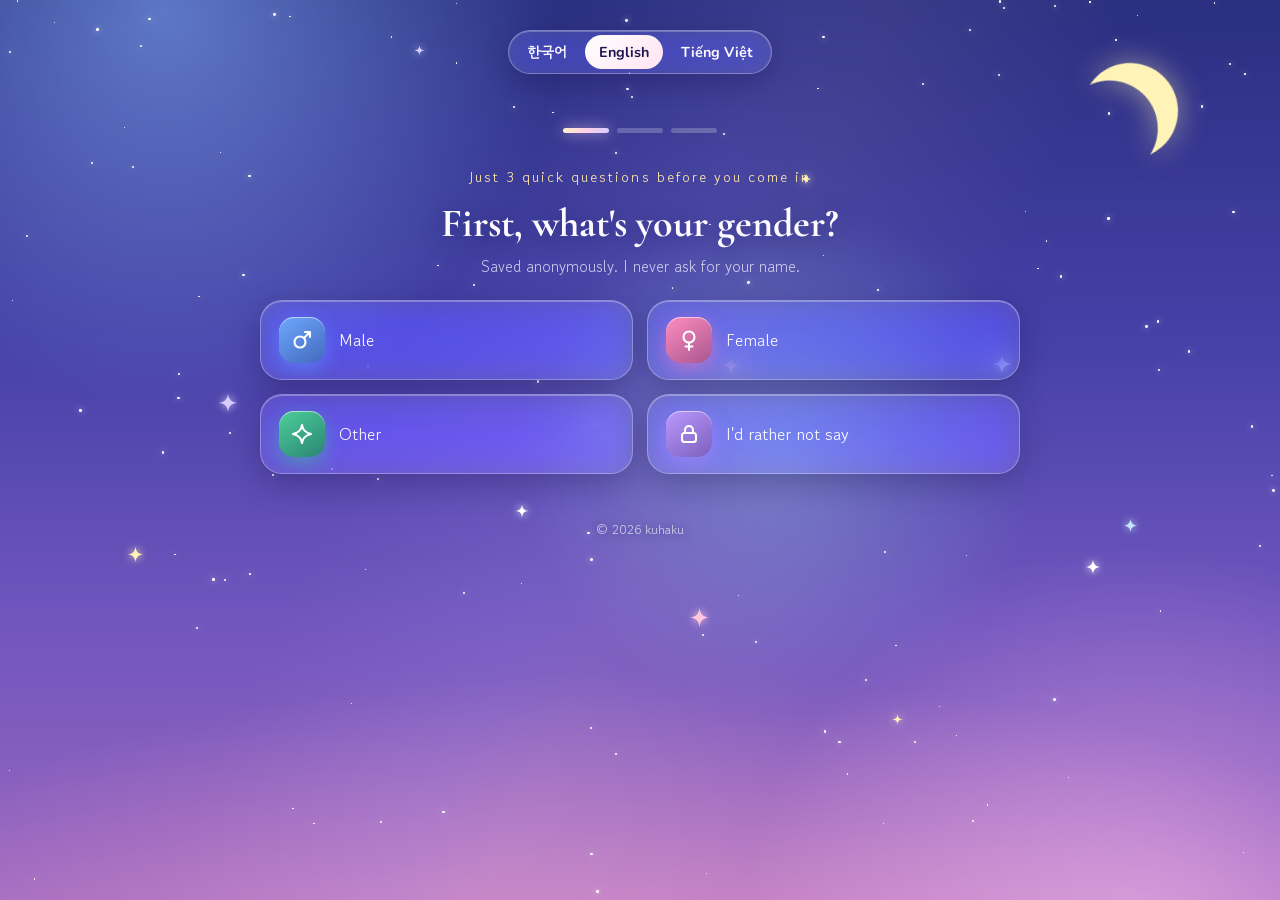
==== commit cf806c4f: "Change tagline to 'still struggling even when life is good' Co-Authored-By: Claude Opus 5.5 <noreply" ====
--- a/index.html
+++ b/index.html
@@ -109,7 +109,7 @@
     <section class="screen" data-screen="home">
       <header class="hero" data-r>
         <h1 class="title">kuhaku</h1>
-        <p class="kana" data-i18n="kana">空白 · 빈칸에 하나씩 채워 가는 중</p>
+        <p class="kana" data-i18n="kana">空白 · still struggling even when life is good</p>
       </header>
 
       <ul class="hobbies" data-r>
@@ -287,7 +287,7 @@
 
 <!-- 배경 → 번역 → 화면 전환과 효과 (일반 스크립트) -->
 <script src="js/bg.js?v=20261112"></script>
-<script src="js/i18n.js?v=20261112"></script>
+<script src="js/i18n.js?v=20261115"></script>
 <script src="js/flow.js?v=20261112"></script>
 <!-- 실시간 채팅 / 설문 답 저장 (Firebase) -->
 <script type="module" src="js/chat.js?v=20261112"></script>
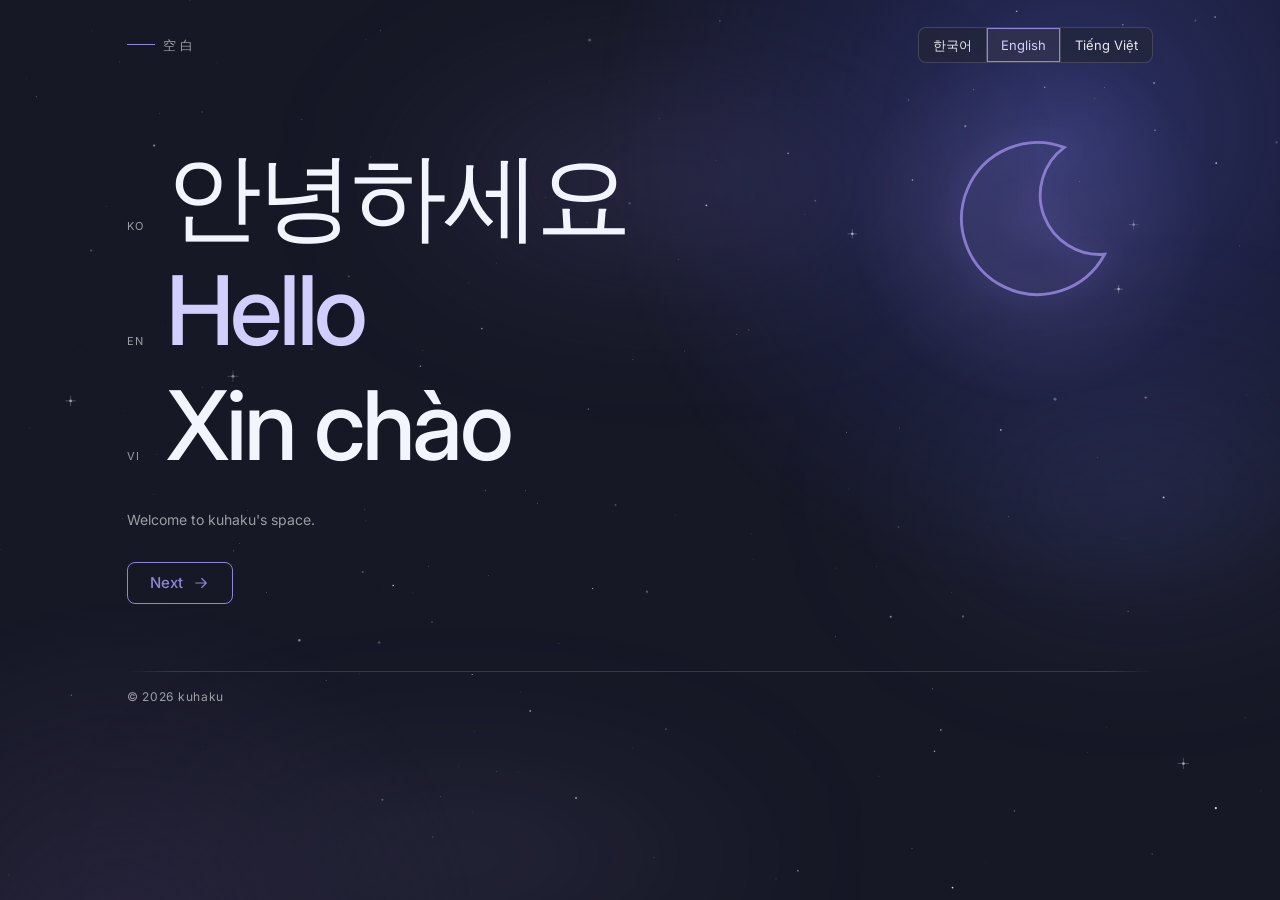
==== commit 01bdf9ff: "Nocturne redesign: greeting and chat intro screens, canvas star sky, custom cursor Co-Authored-By: C" ====
--- a/index.html
+++ b/index.html
@@ -13,40 +13,85 @@
 <meta property="og:image:width" content="1200">
 <meta property="og:image:height" content="630">
 <meta name="twitter:card" content="summary_large_image">
-<meta name="theme-color" content="#2a2f80">
+<meta name="theme-color" content="#161826">
 <link rel="icon" href="data:image/svg+xml,%3Csvg xmlns=%22http://www.w3.org/2000/svg%22 viewBox=%220 0 64 64%22%3E%3Ccircle cx=%2232%22 cy=%2232%22 r=%2228%22 fill=%22%23fff1a8%22 stroke=%22%234a3550%22 stroke-width=%225%22/%3E%3Ccircle cx=%2223%22 cy=%2228%22 r=%223.5%22 fill=%22%234a3550%22/%3E%3Ccircle cx=%2241%22 cy=%2228%22 r=%223.5%22 fill=%22%234a3550%22/%3E%3Cellipse cx=%2216%22 cy=%2236%22 rx=%225%22 ry=%223.5%22 fill=%22%23ffb3d1%22/%3E%3Cellipse cx=%2248%22 cy=%2236%22 rx=%225%22 ry=%223.5%22 fill=%22%23ffb3d1%22/%3E%3Cpath d=%22M26 37a6 6 0 0 0 12 0%22 fill=%22none%22 stroke=%22%234a3550%22 stroke-width=%223%22 stroke-linecap=%22round%22/%3E%3C/svg%3E">
 <link rel="preconnect" href="https://fonts.googleapis.com">
 <link rel="preconnect" href="https://fonts.gstatic.com" crossorigin>
-<link rel="stylesheet" href="https://fonts.googleapis.com/css2?family=Jua&family=Gowun+Dodum&family=Gowun+Batang:wght@400;700&family=Cormorant+Garamond:wght@500;600;700&family=Baloo+2:wght@600&family=Nunito:wght@500;700&display=swap">
-<!-- style.css: 기본 + 대화창 / flow.css: 고급스러운 새 디자인과 화면 전환 (index.html 전용) -->
-<link rel="stylesheet" href="css/style.css?v=20261112">
-<link rel="stylesheet" href="css/flow.css?v=20261112">
+<link rel="stylesheet" href="https://fonts.googleapis.com/css2?family=Inter:wght@400;500;600;700&display=swap">
+<!-- nocturne.css: 새 디자인 전체 (index.html 전용). style.css / flow.css 는 이 페이지에서 더 이상 쓰지 않아요. -->
+<link rel="stylesheet" href="css/nocturne.css?v=20261115">
 </head>
 <body>
 
-<!-- 움직이는 하늘 배경 (별, 달, 오로라는 js/bg.js 가 만들어요) -->
-<div class="bg" aria-hidden="true"></div>
-<!-- 화면이 바뀔 때 퍼지는 빛 / 반짝이 효과가 그려지는 곳 -->
-<div class="veil" id="veil" aria-hidden="true"></div>
-<div class="fx" id="fx" aria-hidden="true"></div>
+<div class="sky" id="sky" aria-hidden="true">
+  <div class="layer" style="--depth:14">
+    <i class="aurora a1"></i><i class="aurora a2"></i><i class="aurora a3"></i>
+  </div>
+  <canvas class="stars" id="stars"></canvas>
+  <div class="layer" style="--depth:34">
+    <div class="moon-box"><svg class="moon" viewBox="0 0 40 40"><path d="M27 4.5A16 16 0 1 0 35.5 27 12.5 12.5 0 0 1 27 4.5z"/></svg></div>
+  </div>
+</div>
 
 <main class="wrap">
 
-  <!-- 0. 언어 선택 버튼 -->
-  <div class="lang" role="group" aria-label="Language">
-    <button type="button" data-lang="ko" aria-pressed="true">한국어</button>
-    <button type="button" data-lang="en" aria-pressed="false">English</button>
-    <button type="button" data-lang="vi" aria-pressed="false">Tiếng Việt</button>
-  </div>
-
-  <!-- 화면들: 한 번에 하나만 보여요. 고르면 js/flow.js 가 다음 화면으로 바꿔 줘요.
-       data-i18n="이름표" 가 붙은 글자는 js/i18n.js 의 번역표에서 바뀌어요.
-       data-r 이 붙은 것은 화면이 나타날 때 차례로 떠올라요. -->
+  <div class="top">
+    <span class="mark" aria-hidden="true">空白</span>
+    <div class="lang" role="group" aria-label="Language">
+      <button type="button" data-lang="ko" aria-pressed="true">한국어</button>
+      <button type="button" data-lang="en" aria-pressed="false">English</button>
+      <button type="button" data-lang="vi" aria-pressed="false">Tiếng Việt</button>
+    </div>
+  </div>
+
   <div class="stage" id="stage">
 
-    <!-- ⓪ 설문 (처음 온 사람에게만): 질문이 하나씩 나오고, 답을 골라야 다음으로 넘어가요.
-         data-q 는 질문 이름, data-answer 는 저장되는 답이에요. (firestore.rules 와 js/admin.js 의 이름과 같아야 해요)
-         답은 익명으로 Firebase 의 surveys 에 저장되고, admin.html 에서 결과를 볼 수 있어요. -->
+    <!-- 인사말: 세 언어로 -->
+    <section class="screen hello" data-screen="hello" hidden>
+      <h1 class="greets" data-focus tabindex="-1">
+        <span class="greet" lang="ko" style="--g:0"><small aria-hidden="true">KO</small>안녕하세요</span>
+        <span class="greet" lang="en" style="--g:1"><small aria-hidden="true">EN</small>Hello</span>
+        <span class="greet" lang="vi" style="--g:2"><small aria-hidden="true">VI</small>Xin chào</span>
+      </h1>
+      <p class="ask-sub late" data-i18n="welcome">kuhaku의 공간에 오신 걸 환영해요.</p>
+      <button class="btn btn-primary cta next late" type="button" data-next style="--l:1">
+        <span data-i18n="next">다음</span>
+        <svg viewBox="0 0 24 24" aria-hidden="true"><path d="M5 12h14M13 6l6 6-6 6"/></svg>
+      </button>
+    </section>
+
+    <!-- 채팅 기능 소개 -->
+    <section class="screen" data-screen="intro" hidden>
+      <div class="ask-box" data-r>
+        <p class="eyebrow" data-i18n="chatFab">대화하기</p>
+        <h2 class="ask" data-i18n="introTitle" data-focus tabindex="-1">이 사이트에서는 kuhaku와 바로 대화할 수 있어요</h2>
+        <p class="ask-sub" data-i18n="introSub">오른쪽 아래 ‘대화하기’를 누르고 메시지를 남겨 주세요.</p>
+      </div>
+      <div class="demo" data-r aria-hidden="true">
+        <div class="chat-head">
+          <span class="mini"></span>
+          <div class="info">
+            <strong>kuhaku</strong>
+            <span class="status"><i class="dot"></i><span data-i18n="chatStatus">보통 하루 안에 답장해요</span></span>
+          </div>
+        </div>
+        <div class="chat-body">
+          <p class="msg bot" data-i18n="chatHello1" style="--at:0.6s">안녕하세요! kuhaku예요.</p>
+          <div class="slot">
+            <span class="typing"><i></i><i></i><i></i></span>
+            <p class="msg bot" data-i18n="chatHello2" style="--at:2.2s">메시지를 남겨 주세요. 제가 확인하고 여기로 답장할게요!</p>
+          </div>
+          <p class="msg me" data-i18n="demoMe" style="--at:3.4s">안녕하세요! 같이 게임해요</p>
+          <p class="chat-warn" data-i18n="privacy">개인정보(실명, 학교, 주소, 전화번호)는 보내지 마세요.</p>
+        </div>
+      </div>
+      <button class="btn btn-primary cta next" type="button" data-next data-r>
+        <span data-i18n="next">다음</span>
+        <svg viewBox="0 0 24 24" aria-hidden="true"><path d="M5 12h14M13 6l6 6-6 6"/></svg>
+      </button>
+    </section>
+
+    <!-- 설문 1 -->
     <section class="screen survey" data-screen="q1" data-q="gender" hidden>
       <div class="steps" data-r aria-hidden="true"><i class="on"></i><i></i><i></i></div>
       <div class="ask-box" data-r>
@@ -54,69 +99,60 @@
         <h2 class="ask" data-i18n="sv1" data-focus tabindex="-1">먼저, 성별을 알려 주세요</h2>
         <p class="ask-sub" data-i18n="svNote">익명으로 저장돼요. 이름은 묻지 않아요.</p>
       </div>
-      <div class="choices">
-        <button class="choice tilt" type="button" data-answer="male" style="--tint:#5b9dff" data-r>
-          <span class="ico" aria-hidden="true"><svg viewBox="0 0 24 24"><circle cx="10" cy="14" r="5.5"/><path d="M14 10l6-6M15 4h5v5"/></svg></span><b data-i18n="gMale">남자</b></button>
-        <button class="choice tilt" type="button" data-answer="female" style="--tint:#ff7eb6" data-r>
-          <span class="ico" aria-hidden="true"><svg viewBox="0 0 24 24"><circle cx="12" cy="9" r="5.5"/><path d="M12 14.5V22M8.5 18.5h7"/></svg></span><b data-i18n="gFemale">여자</b></button>
-        <button class="choice tilt" type="button" data-answer="other" style="--tint:#35c98b" data-r>
-          <span class="ico" aria-hidden="true"><svg viewBox="0 0 24 24"><path d="M12 3c.7 5 2.9 7.3 9 9-6.1 1.7-8.3 4-9 9-.7-5-2.9-7.3-9-9 6.1-1.7 8.3-4 9-9z"/></svg></span><b data-i18n="gOther">기타</b></button>
-        <button class="choice tilt" type="button" data-answer="secret" style="--tint:#b48cff" data-r>
-          <span class="ico" aria-hidden="true"><svg viewBox="0 0 24 24"><rect x="5" y="11" width="14" height="9" rx="2.5"/><path d="M8 11V8a4 4 0 0 1 8 0v3"/></svg></span><b data-i18n="secret">비밀이에요</b></button>
-      </div>
-    </section>
-
+      <div class="choices" data-r>
+        <button class="choice" type="button" data-answer="male"><span class="ico" aria-hidden="true"><svg viewBox="0 0 24 24"><circle cx="10" cy="14" r="5.5"/><path d="M14 10l6-6M15 4h5v5"/></svg></span><b data-i18n="gMale">남자</b></button>
+        <button class="choice" type="button" data-answer="female"><span class="ico" aria-hidden="true"><svg viewBox="0 0 24 24"><circle cx="12" cy="9" r="5.5"/><path d="M12 14.5V22M8.5 18.5h7"/></svg></span><b data-i18n="gFemale">여자</b></button>
+        <button class="choice" type="button" data-answer="other"><span class="ico" aria-hidden="true"><svg viewBox="0 0 24 24"><path d="M12 3c.7 5 2.9 7.3 9 9-6.1 1.7-8.3 4-9 9-.7-5-2.9-7.3-9-9 6.1-1.7 8.3-4 9-9z"/></svg></span><b data-i18n="gOther">기타</b></button>
+        <button class="choice" type="button" data-answer="secret"><span class="ico" aria-hidden="true"><svg viewBox="0 0 24 24"><rect x="5" y="11" width="14" height="9" rx="2.5"/><path d="M8 11V8a4 4 0 0 1 8 0v3"/></svg></span><b data-i18n="secret">비밀이에요</b></button>
+      </div>
+    </section>
+
+    <!-- 설문 2 -->
     <section class="screen survey" data-screen="q2" data-q="age" hidden>
       <div class="steps" data-r aria-hidden="true"><i class="on"></i><i class="on"></i><i></i></div>
       <div class="ask-box" data-r>
         <h2 class="ask" data-i18n="sv2" data-focus tabindex="-1">나이는 어떻게 되나요?</h2>
       </div>
-      <div class="choices">
-        <button class="choice tilt" type="button" data-answer="u13" style="--tint:#4dbdf5" data-r><span class="ico" aria-hidden="true">~13</span><b data-i18n="a1">13세 이하</b></button>
-        <button class="choice tilt" type="button" data-answer="14-16" style="--tint:#35c98b" data-r><span class="ico" aria-hidden="true">14+</span><b data-i18n="a2">14~16세</b></button>
-        <button class="choice tilt" type="button" data-answer="17-19" style="--tint:#ffa94d" data-r><span class="ico" aria-hidden="true">17+</span><b data-i18n="a3">17~19세</b></button>
-        <button class="choice tilt" type="button" data-answer="20-24" style="--tint:#ff7eb6" data-r><span class="ico" aria-hidden="true">20+</span><b data-i18n="a4">20~24세</b></button>
-        <button class="choice tilt" type="button" data-answer="25+" style="--tint:#7c8cff" data-r><span class="ico" aria-hidden="true">25+</span><b data-i18n="a5">25세 이상</b></button>
-        <button class="choice tilt" type="button" data-answer="secret" style="--tint:#b48cff" data-r>
-          <span class="ico" aria-hidden="true"><svg viewBox="0 0 24 24"><rect x="5" y="11" width="14" height="9" rx="2.5"/><path d="M8 11V8a4 4 0 0 1 8 0v3"/></svg></span><b data-i18n="secret">비밀이에요</b></button>
+      <div class="choices" data-r>
+        <button class="choice" type="button" data-answer="u13"><span class="ico" aria-hidden="true">~13</span><b data-i18n="a1">13세 이하</b></button>
+        <button class="choice" type="button" data-answer="14-16"><span class="ico" aria-hidden="true">14+</span><b data-i18n="a2">14~16세</b></button>
+        <button class="choice" type="button" data-answer="17-19"><span class="ico" aria-hidden="true">17+</span><b data-i18n="a3">17~19세</b></button>
+        <button class="choice" type="button" data-answer="20-24"><span class="ico" aria-hidden="true">20+</span><b data-i18n="a4">20~24세</b></button>
+        <button class="choice" type="button" data-answer="25+"><span class="ico" aria-hidden="true">25+</span><b data-i18n="a5">25세 이상</b></button>
+        <button class="choice" type="button" data-answer="secret"><span class="ico" aria-hidden="true"><svg viewBox="0 0 24 24"><rect x="5" y="11" width="14" height="9" rx="2.5"/><path d="M8 11V8a4 4 0 0 1 8 0v3"/></svg></span><b data-i18n="secret">비밀이에요</b></button>
       </div>
       <button class="back" type="button" data-prev data-r><svg viewBox="0 0 24 24" aria-hidden="true"><path d="M19 12H5M11 6l-6 6 6 6"/></svg><span data-i18n="svPrev">이전 질문</span></button>
     </section>
 
+    <!-- 설문 3 -->
     <section class="screen survey" data-screen="q3" data-q="source" hidden>
       <div class="steps" data-r aria-hidden="true"><i class="on"></i><i class="on"></i><i class="on"></i></div>
       <div class="ask-box" data-r>
         <h2 class="ask" data-i18n="sv3" data-focus tabindex="-1">이 사이트를 어디서 알게 됐나요?</h2>
       </div>
-      <div class="choices">
-        <button class="choice tilt" type="button" data-answer="discord" style="--tint:#7c8cff" data-r>
-          <span class="ico" aria-hidden="true"><svg viewBox="0 0 24 24"><path d="M7 8h10a4 4 0 0 1 4 4v1a3 3 0 0 1-5.4 1.8L14.5 14h-5l-1.1 0.8A3 3 0 0 1 3 13v-1a4 4 0 0 1 4-4z"/><path d="M8 10.5v3M6.5 12h3"/><circle cx="15.5" cy="11" r="0.6"/><circle cx="17.5" cy="13" r="0.6"/></svg></span><b>Discord</b></button>
-        <button class="choice tilt" type="button" data-answer="instagram" style="--tint:#ff7eb6" data-r>
-          <span class="ico" aria-hidden="true"><svg viewBox="0 0 24 24"><rect x="3" y="3" width="18" height="18" rx="5"/><circle cx="12" cy="12" r="4"/><circle cx="17.5" cy="6.5" r="0.6"/></svg></span><b>Instagram</b></button>
-        <button class="choice tilt" type="button" data-answer="tiktok" style="--tint:#ff8a5c" data-r>
-          <span class="ico" aria-hidden="true"><svg viewBox="0 0 24 24"><path d="M14 3v11.5a3.5 3.5 0 1 1-3.5-3.5"/><path d="M14 3c.4 2.6 2.2 4.4 5 4.6"/></svg></span><b>TikTok</b></button>
-        <button class="choice tilt" type="button" data-answer="facebook" style="--tint:#5b9dff" data-r>
-          <span class="ico" aria-hidden="true"><svg viewBox="0 0 24 24"><rect x="3" y="3" width="18" height="18" rx="5"/><path d="M15.5 8h-1.8A1.7 1.7 0 0 0 12 9.7V21M9.5 13h5"/></svg></span><b>Facebook</b></button>
-        <button class="choice tilt" type="button" data-answer="friend" style="--tint:#35c98b" data-r>
-          <span class="ico" aria-hidden="true"><svg viewBox="0 0 24 24"><circle cx="9" cy="9" r="3.5"/><path d="M2.5 20a6.5 6.5 0 0 1 13 0"/><circle cx="17.5" cy="8" r="2.5"/><path d="M17 13.5a5 5 0 0 1 4.5 5"/></svg></span><b data-i18n="sFriend">친구가 알려 줬어요</b></button>
-        <button class="choice tilt" type="button" data-answer="other" style="--tint:#b48cff" data-r>
-          <span class="ico" aria-hidden="true"><svg viewBox="0 0 24 24"><circle cx="6" cy="12" r="1.3"/><circle cx="12" cy="12" r="1.3"/><circle cx="18" cy="12" r="1.3"/></svg></span><b data-i18n="sOther">다른 곳에서</b></button>
+      <div class="choices" data-r>
+        <button class="choice" type="button" data-answer="discord"><span class="ico" aria-hidden="true"><svg viewBox="0 0 24 24"><path d="M7 8h10a4 4 0 0 1 4 4v1a3 3 0 0 1-5.4 1.8L14.5 14h-5l-1.1 0.8A3 3 0 0 1 3 13v-1a4 4 0 0 1 4-4z"/><path d="M8 10.5v3M6.5 12h3"/><circle cx="15.5" cy="11" r="0.6"/><circle cx="17.5" cy="13" r="0.6"/></svg></span><b>Discord</b></button>
+        <button class="choice" type="button" data-answer="instagram"><span class="ico" aria-hidden="true"><svg viewBox="0 0 24 24"><rect x="3" y="3" width="18" height="18" rx="5"/><circle cx="12" cy="12" r="4"/><circle cx="17.5" cy="6.5" r="0.6"/></svg></span><b>Instagram</b></button>
+        <button class="choice" type="button" data-answer="tiktok"><span class="ico" aria-hidden="true"><svg viewBox="0 0 24 24"><path d="M14 3v11.5a3.5 3.5 0 1 1-3.5-3.5"/><path d="M14 3c.4 2.6 2.2 4.4 5 4.6"/></svg></span><b>TikTok</b></button>
+        <button class="choice" type="button" data-answer="facebook"><span class="ico" aria-hidden="true"><svg viewBox="0 0 24 24"><rect x="3" y="3" width="18" height="18" rx="5"/><path d="M15.5 8h-1.8A1.7 1.7 0 0 0 12 9.7V21M9.5 13h5"/></svg></span><b>Facebook</b></button>
+        <button class="choice" type="button" data-answer="friend"><span class="ico" aria-hidden="true"><svg viewBox="0 0 24 24"><circle cx="9" cy="9" r="3.5"/><path d="M2.5 20a6.5 6.5 0 0 1 13 0"/><circle cx="17.5" cy="8" r="2.5"/><path d="M17 13.5a5 5 0 0 1 4.5 5"/></svg></span><b data-i18n="sFriend">친구가 알려 줬어요</b></button>
+        <button class="choice" type="button" data-answer="other"><span class="ico" aria-hidden="true"><svg viewBox="0 0 24 24"><circle cx="6" cy="12" r="1.3"/><circle cx="12" cy="12" r="1.3"/><circle cx="18" cy="12" r="1.3"/></svg></span><b data-i18n="sOther">다른 곳에서</b></button>
       </div>
       <button class="back" type="button" data-prev data-r><svg viewBox="0 0 24 24" aria-hidden="true"><path d="M19 12H5M11 6l-6 6 6 6"/></svg><span data-i18n="svPrev">이전 질문</span></button>
     </section>
 
-    <!-- ① 처음 화면: 무엇을 찾는지 물어봐요 -->
-    <section class="screen" data-screen="home">
+    <!-- 처음 화면 -->
+    <section class="screen" data-screen="home" hidden>
       <header class="hero" data-r>
         <h1 class="title">kuhaku</h1>
         <p class="kana" data-i18n="kana">空白 · still struggling even when life is good</p>
       </header>
 
       <ul class="hobbies" data-r>
-        <li data-i18n="tag1">게임</li>
-        <li data-i18n="tag2">음악 듣기</li>
-        <li data-i18n="tag4">애니 보기</li>
-        <li data-i18n="tag5">산책</li>
+        <li class="tag tag-outline" data-i18n="tag1">게임</li>
+        <li class="tag tag-outline" data-i18n="tag2">음악 듣기</li>
+        <li class="tag tag-outline" data-i18n="tag4">애니 보기</li>
+        <li class="tag tag-outline" data-i18n="tag5">산책</li>
       </ul>
 
       <div class="ask-box" data-r>
@@ -124,42 +160,17 @@
         <p class="ask-sub" data-i18n="askSub">하나를 고르면 딱 맞는 곳으로 안내할게요.</p>
       </div>
 
-      <nav class="choices">
-        <a class="choice tilt" href="#play" style="--tint:#7c8cff" data-r>
-          <span class="ico" aria-hidden="true"><svg viewBox="0 0 24 24"><path d="M7 8h10a4 4 0 0 1 4 4v1a3 3 0 0 1-5.4 1.8L14.5 14h-5l-1.1 0.8A3 3 0 0 1 3 13v-1a4 4 0 0 1 4-4z"/><path d="M8 10.5v3M6.5 12h3"/><circle cx="15.5" cy="11" r="0.6"/><circle cx="17.5" cy="13" r="0.6"/></svg></span>
-          <b data-i18n="qPlay">같이 게임하고 싶어요</b>
-          <svg class="go" viewBox="0 0 24 24" aria-hidden="true"><path d="M5 12h14M13 6l6 6-6 6"/></svg>
-        </a>
-        <a class="choice tilt" href="#watch" style="--tint:#ff7eb6" data-r>
-          <span class="ico" aria-hidden="true"><svg viewBox="0 0 24 24"><rect x="3" y="5" width="18" height="14" rx="3"/><circle cx="9" cy="10" r="1.6"/><path d="M4 17l5-4 3.5 2.5L16 12l4 4"/></svg></span>
-          <b data-i18n="qWatch">사진이랑 영상을 보고 싶어요</b>
-          <svg class="go" viewBox="0 0 24 24" aria-hidden="true"><path d="M5 12h14M13 6l6 6-6 6"/></svg>
-        </a>
-        <a class="choice tilt" href="#music" style="--tint:#35c98b" data-r>
-          <span class="ico" aria-hidden="true"><svg viewBox="0 0 24 24"><path d="M9 18V6l10-2v11"/><circle cx="6.5" cy="18" r="2.5"/><circle cx="16.5" cy="15" r="2.5"/></svg></span>
-          <b data-i18n="qMusic">무슨 노래를 듣는지 궁금해요</b>
-          <svg class="go" viewBox="0 0 24 24" aria-hidden="true"><path d="M5 12h14M13 6l6 6-6 6"/></svg>
-        </a>
-        <a class="choice tilt" href="#friend" style="--tint:#ffa94d" data-r>
-          <span class="ico" aria-hidden="true"><svg viewBox="0 0 24 24"><path d="M12 20s-7-4.4-7-9.6A3.9 3.9 0 0 1 12 8a3.9 3.9 0 0 1 7 2.4C19 15.6 12 20 12 20z"/></svg></span>
-          <b data-i18n="qFriend">친구가 되고 싶어요</b>
-          <svg class="go" viewBox="0 0 24 24" aria-hidden="true"><path d="M5 12h14M13 6l6 6-6 6"/></svg>
-        </a>
-        <a class="choice tilt" href="#talk" style="--tint:#4dbdf5" data-r>
-          <span class="ico" aria-hidden="true"><svg viewBox="0 0 24 24"><path d="M5 5h14a2 2 0 0 1 2 2v8a2 2 0 0 1-2 2h-7l-5 4v-4H5a2 2 0 0 1-2-2V7a2 2 0 0 1 2-2z"/></svg></span>
-          <b data-i18n="qTalk">의견이나 아이디어를 전하고 싶어요</b>
-          <svg class="go" viewBox="0 0 24 24" aria-hidden="true"><path d="M5 12h14M13 6l6 6-6 6"/></svg>
-        </a>
-        <a class="choice tilt" href="#all" style="--tint:#b48cff" data-r>
-          <span class="ico" aria-hidden="true"><svg viewBox="0 0 24 24"><rect x="4" y="4" width="6.5" height="6.5" rx="1.5"/><rect x="13.5" y="4" width="6.5" height="6.5" rx="1.5"/><rect x="4" y="13.5" width="6.5" height="6.5" rx="1.5"/><rect x="13.5" y="13.5" width="6.5" height="6.5" rx="1.5"/></svg></span>
-          <b data-i18n="qAll">전부 다 보고 싶어요</b>
-          <svg class="go" viewBox="0 0 24 24" aria-hidden="true"><path d="M5 12h14M13 6l6 6-6 6"/></svg>
-        </a>
+      <nav class="choices" data-r>
+        <a class="choice" href="#play"><span class="ico" aria-hidden="true"><svg viewBox="0 0 24 24"><path d="M7 8h10a4 4 0 0 1 4 4v1a3 3 0 0 1-5.4 1.8L14.5 14h-5l-1.1 0.8A3 3 0 0 1 3 13v-1a4 4 0 0 1 4-4z"/><path d="M8 10.5v3M6.5 12h3"/><circle cx="15.5" cy="11" r="0.6"/><circle cx="17.5" cy="13" r="0.6"/></svg></span><b data-i18n="qPlay">같이 게임하고 싶어요</b><svg class="go" viewBox="0 0 24 24" aria-hidden="true"><path d="M5 12h14M13 6l6 6-6 6"/></svg></a>
+        <a class="choice" href="#watch"><span class="ico" aria-hidden="true"><svg viewBox="0 0 24 24"><rect x="3" y="5" width="18" height="14" rx="3"/><circle cx="9" cy="10" r="1.6"/><path d="M4 17l5-4 3.5 2.5L16 12l4 4"/></svg></span><b data-i18n="qWatch">사진이랑 영상을 보고 싶어요</b><svg class="go" viewBox="0 0 24 24" aria-hidden="true"><path d="M5 12h14M13 6l6 6-6 6"/></svg></a>
+        <a class="choice" href="#music"><span class="ico" aria-hidden="true"><svg viewBox="0 0 24 24"><path d="M9 18V6l10-2v11"/><circle cx="6.5" cy="18" r="2.5"/><circle cx="16.5" cy="15" r="2.5"/></svg></span><b data-i18n="qMusic">무슨 노래를 듣는지 궁금해요</b><svg class="go" viewBox="0 0 24 24" aria-hidden="true"><path d="M5 12h14M13 6l6 6-6 6"/></svg></a>
+        <a class="choice" href="#friend"><span class="ico" aria-hidden="true"><svg viewBox="0 0 24 24"><path d="M12 20s-7-4.4-7-9.6A3.9 3.9 0 0 1 12 8a3.9 3.9 0 0 1 7 2.4C19 15.6 12 20 12 20z"/></svg></span><b data-i18n="qFriend">친구가 되고 싶어요</b><svg class="go" viewBox="0 0 24 24" aria-hidden="true"><path d="M5 12h14M13 6l6 6-6 6"/></svg></a>
+        <a class="choice" href="#talk"><span class="ico" aria-hidden="true"><svg viewBox="0 0 24 24"><path d="M5 5h14a2 2 0 0 1 2 2v8a2 2 0 0 1-2 2h-7l-5 4v-4H5a2 2 0 0 1-2-2V7a2 2 0 0 1 2-2z"/></svg></span><b data-i18n="qTalk">의견이나 아이디어를 전하고 싶어요</b><svg class="go" viewBox="0 0 24 24" aria-hidden="true"><path d="M5 12h14M13 6l6 6-6 6"/></svg></a>
+        <a class="choice" href="#all"><span class="ico" aria-hidden="true"><svg viewBox="0 0 24 24"><rect x="4" y="4" width="6.5" height="6.5" rx="1.5"/><rect x="13.5" y="4" width="6.5" height="6.5" rx="1.5"/><rect x="4" y="13.5" width="6.5" height="6.5" rx="1.5"/><rect x="13.5" y="13.5" width="6.5" height="6.5" rx="1.5"/></svg></span><b data-i18n="qAll">전부 다 보고 싶어요</b><svg class="go" viewBox="0 0 24 24" aria-hidden="true"><path d="M5 12h14M13 6l6 6-6 6"/></svg></a>
       </nav>
     </section>
 
-    <!-- ② 답 화면들: 고른 말(오른쪽) → kuhaku 의 답(왼쪽) → 링크
-         data-links 에 적은 이름이 js/flow.js 의 LINKS 표에서 버튼으로 만들어져요. -->
+    <!-- 답 화면들 -->
     <section class="screen" data-screen="play" hidden>
       <a class="back" href="#home" data-r><svg viewBox="0 0 24 24" aria-hidden="true"><path d="M19 12H5M11 6l-6 6 6 6"/></svg><span data-i18n="back">처음으로</span></a>
       <p class="you" data-i18n="qPlay" data-r>같이 게임하고 싶어요</p>
@@ -167,7 +178,7 @@
         <span class="who">kuhaku</span>
         <p class="answer" data-i18n="aPlay" data-focus tabindex="-1">좋아요! 디스코드로 놀러 오거나, 발로란트 전적을 구경해 보세요.</p>
       </div>
-      <nav class="dests" data-links="discord valorant"></nav>
+      <nav class="dests" data-links="discord valorant" data-r></nav>
     </section>
 
     <section class="screen" data-screen="watch" hidden>
@@ -177,7 +188,7 @@
         <span class="who">kuhaku</span>
         <p class="answer" data-i18n="aWatch" data-focus tabindex="-1">일상 사진은 인스타그램에, 짧은 영상은 틱톡에 올려요.</p>
       </div>
-      <nav class="dests" data-links="instagram tiktok"></nav>
+      <nav class="dests" data-links="instagram tiktok" data-r></nav>
     </section>
 
     <section class="screen" data-screen="music" hidden>
@@ -187,14 +198,12 @@
         <span class="who">kuhaku</span>
         <p class="answer" data-i18n="aMusic" data-focus tabindex="-1">요즘은 이 노래를 제일 많이 들어요. 더 궁금하면 스포티파이로!</p>
       </div>
-      <!-- 요즘 듣는 노래 (스포티파이 플레이어)
-           노래를 바꾸려면 src 의 track/ 뒤 ID만 스포티파이 곡 링크의 ID로 바꾸면 돼요. -->
       <div class="player" data-r>
         <iframe src="https://open.spotify.com/embed/track/6wq6BNDo3dLlmJ09VM7RG3?utm_source=generator&amp;theme=0"
                 title="Spotify" width="100%" height="152" loading="lazy"
                 allow="autoplay; clipboard-write; encrypted-media; fullscreen; picture-in-picture"></iframe>
       </div>
-      <nav class="dests" data-links="spotify"></nav>
+      <nav class="dests" data-links="spotify" data-r></nav>
     </section>
 
     <section class="screen" data-screen="friend" hidden>
@@ -204,7 +213,7 @@
         <span class="who">kuhaku</span>
         <p class="answer" data-i18n="aFriend" data-focus tabindex="-1">반가워요! 편한 곳에서 친구 추가해 주세요.</p>
       </div>
-      <nav class="dests" data-links="facebook instagram discord"></nav>
+      <nav class="dests" data-links="facebook instagram discord" data-r></nav>
     </section>
 
     <section class="screen" data-screen="talk" hidden>
@@ -214,7 +223,7 @@
         <span class="who">kuhaku</span>
         <p class="answer" data-i18n="bio" data-focus tabindex="-1">이 페이지에 대한 의견이나 좋은 아이디어가 있으면 언제든 메시지 보내 주세요!</p>
       </div>
-      <button class="cta" type="button" data-open-chat data-r>
+      <button class="btn btn-primary cta" type="button" data-open-chat data-r>
         <svg viewBox="0 0 24 24" aria-hidden="true"><path d="M5 5h14a2 2 0 0 1 2 2v8a2 2 0 0 1-2 2h-7l-5 4v-4H5a2 2 0 0 1-2-2V7a2 2 0 0 1 2-2z"/></svg>
         <span data-i18n="openChat">메시지 보내기</span>
       </button>
@@ -227,7 +236,7 @@
         <span class="who">kuhaku</span>
         <p class="answer" data-i18n="aAll" data-focus tabindex="-1">여기 전부 모아 뒀어요. 마음 가는 곳으로!</p>
       </div>
-      <nav class="dests" data-links="discord valorant instagram tiktok spotify facebook"></nav>
+      <nav class="dests" data-links="discord valorant instagram tiktok spotify facebook" data-r></nav>
     </section>
 
   </div>
@@ -247,11 +256,11 @@
 <section class="chat" id="chat" hidden aria-labelledby="chatName">
   <header class="chat-head">
     <span class="mini" aria-hidden="true"></span>
-    <div class="who">
+    <div class="info">
       <strong id="chatName">kuhaku</strong>
-      <span><i class="dot" aria-hidden="true"></i><span data-i18n="chatStatus">보통 하루 안에 답장해요</span></span>
+      <span class="status"><i class="dot" aria-hidden="true"></i><span data-i18n="chatStatus">보통 하루 안에 답장해요</span></span>
     </div>
-    <button class="chat-close" id="chatClose" type="button" data-i18n-aria="chatClose" aria-label="닫기">✕</button>
+    <button class="btn btn-icon chat-close" id="chatClose" type="button" data-i18n-aria="chatClose" aria-label="닫기">✕</button>
   </header>
 
   <div class="chat-body" id="chatBody" aria-live="polite">
@@ -274,23 +283,23 @@
 
   <!-- 닉네임 정하기 (처음 한 번, 로그인처럼) -->
   <form class="chat-form" id="joinForm" autocomplete="off" hidden>
-    <input id="joinInput" type="text" maxlength="20" data-i18n-ph="joinPlaceholder" placeholder="닉네임 (최대 20자)" aria-label="닉네임">
-    <button type="submit" data-i18n="joinBtn">시작하기</button>
+    <input class="input" id="joinInput" type="text" maxlength="20" data-i18n-ph="joinPlaceholder" placeholder="닉네임 (최대 20자)" aria-label="닉네임">
+    <button class="btn btn-primary" type="submit" data-i18n="joinBtn">시작하기</button>
   </form>
 
   <!-- 메시지 보내기 -->
   <form class="chat-form" id="chatForm" autocomplete="off">
-    <input id="chatInput" type="text" maxlength="500" data-i18n-ph="chatPlaceholder" placeholder="메시지 입력…" aria-label="메시지" disabled>
-    <button type="submit" id="chatSend" data-i18n="chatSend" disabled>보내기</button>
+    <input class="input" id="chatInput" type="text" maxlength="500" data-i18n-ph="chatPlaceholder" placeholder="메시지 입력…" aria-label="메시지" disabled>
+    <button class="btn btn-primary" type="submit" id="chatSend" data-i18n="chatSend" disabled>보내기</button>
   </form>
 </section>
 
 <!-- 배경 → 번역 → 화면 전환과 효과 (일반 스크립트) -->
-<script src="js/bg.js?v=20261112"></script>
+<script src="js/bg.js?v=20261115"></script>
 <script src="js/i18n.js?v=20261115"></script>
-<script src="js/flow.js?v=20261112"></script>
+<script src="js/flow.js?v=20261115"></script>
 <!-- 실시간 채팅 / 설문 답 저장 (Firebase) -->
-<script type="module" src="js/chat.js?v=20261112"></script>
-<script type="module" src="js/survey.js?v=20261112"></script>
+<script type="module" src="js/chat.js?v=20261115"></script>
+<script type="module" src="js/survey.js?v=20261115"></script>
 </body>
 </html>
--- a/css/nocturne.css
+++ b/css/nocturne.css
@@ -0,0 +1,310 @@
+/* ===== kuhaku 링크 모음 — Nocturne 디자인 (index.html 전용) =====
+   색·글꼴·간격을 바꾸고 싶으면 바로 아래 :root 의 값만 고치면 돼요. */
+:root {
+  --color-bg: #161826;
+  --color-surface: #232532;
+  --color-text: #e9e9ed;
+  --color-accent: #9184d9;
+  --color-divider: color-mix(in srgb, #e9e9ed 16%, transparent);
+
+  --color-neutral-100: #f3f5fe; --color-neutral-200: #e4e7f5; --color-neutral-300: #cfd3e5;
+  --color-neutral-400: #b2b6ca; --color-neutral-500: #9397ab; --color-neutral-600: #75798c;
+  --color-neutral-700: #595d6c; --color-neutral-800: #3f424d; --color-neutral-900: #292b31;
+
+  --color-accent-100: #f5f4ff; --color-accent-200: #e7e5fe; --color-accent-300: #d2cefd;
+  --color-accent-400: #b5abfc; --color-accent-500: #968ae0; --color-accent-600: #796cbf;
+  --color-accent-700: #5d5294; --color-accent-800: #423a6a; --color-accent-900: #2b2741;
+  --color-accent-2-700: #5c5783;
+
+  --color-section: #262a60; --color-section-glow: #353b80; --color-section-ghost: #4c5397;
+
+  --font-heading: "Inter", system-ui, -apple-system, "Apple SD Gothic Neo", "Malgun Gothic", sans-serif;
+  --font-heading-weight: 500;
+  --font-body: "Inter", system-ui, -apple-system, "Apple SD Gothic Neo", "Malgun Gothic", sans-serif;
+
+  --space-1: 2.8px; --space-2: 5.6px; --space-3: 8.4px; --space-4: 11.2px; --space-6: 16.8px; --space-8: 22.4px;
+  --radius-sm: 4px; --radius-md: 8px; --radius-lg: 14px;
+
+  --shadow-sm: 0 0 0 1px #3f424d;
+  --shadow-md: 0 0 0 1px #595d6c, 0 6px 18px rgba(0,0,0,0.55);
+  --shadow-lg: 0 0 0 1px #9397ab, 0 16px 40px rgba(0,0,0,0.65);
+}
+
+/* ===== 기본 ===== */
+*, *::before, *::after { box-sizing: border-box; }
+body { margin: 0; background: var(--color-bg); color: var(--color-text); font-family: var(--font-body); font-size: 15px; line-height: 1.55; font-weight: 400; -webkit-text-size-adjust: 100%; }
+h1, h2, h3 { font-family: var(--font-heading); font-weight: var(--font-heading-weight); line-height: 1.12; letter-spacing: -0.015em; margin: 0 0 var(--space-2); }
+p { margin: 0 0 var(--space-3); }
+a { color: var(--color-accent); text-underline-offset: 3px; }
+:focus { outline: none; }
+:focus-visible { outline: 2px solid var(--color-accent); outline-offset: 2px; }
+::selection { background: color-mix(in srgb, var(--color-accent) 30%, transparent); }
+
+/* 버튼 · 입력칸 · 태그 */
+.btn { display: inline-flex; align-items: center; justify-content: center; gap: 6px; cursor: pointer; text-decoration: none; font-family: var(--font-heading); font-weight: var(--font-heading-weight); font-size: 14px; line-height: 1.2; color: var(--color-text); background: transparent; border: 1px solid transparent; padding: var(--space-2) calc(var(--space-3) * 1.2); border-radius: var(--radius-md); }
+.btn svg { display: block; }
+.btn:disabled { opacity: 0.45; cursor: not-allowed; }
+.btn-primary { color: var(--color-accent); border-color: var(--color-accent); }
+.btn-primary:hover { background: color-mix(in srgb, var(--color-accent) 12%, transparent); }
+.btn-primary:active { background: color-mix(in srgb, var(--color-accent) 22%, transparent); }
+.btn-icon { width: 36px; height: 36px; padding: 0; }
+.input { width: 100%; min-height: 36px; padding: 6px 10px; font: inherit; font-size: 14px; color: var(--color-text); caret-color: var(--color-accent); background: var(--color-surface); border: 1px solid var(--color-divider); border-radius: var(--radius-md); }
+.input:hover { border-color: color-mix(in srgb, var(--color-text) 45%, transparent); }
+.input:focus-visible { border-color: var(--color-accent); outline-offset: 0; }
+.tag { display: inline-flex; align-items: center; font-size: 11px; letter-spacing: 0.02em; padding: 3px 10px; border-radius: calc(var(--radius-md) * 0.75); }
+.tag-outline { border: 1px solid var(--color-accent); color: var(--color-accent); }
+
+/* ===== 화면 디자인 ===== */
+  /* kuhaku 링크 모음 — Nocturne 리디자인. 색·글꼴·간격은 모두 styles.css 의 변수에서 가져와요. */
+  :root {
+    --muted: color-mix(in srgb, var(--color-text) 64%, transparent);
+    --rule: linear-gradient(to right, transparent, var(--color-divider) 48px, var(--color-divider) calc(100% - 48px), transparent);
+    --ease: cubic-bezier(0.2, 0.8, 0.2, 1);
+    --gutter: clamp(20px, 6vw, 88px);
+  }
+  html { scroll-behavior: smooth; }
+  body { min-height: 100vh; overflow-x: hidden; }
+  [hidden] { display: none !important; }
+
+  /* 배경: 채도 낮은 바탕 위에 부드러운 빛 하나와 초승달 선 */
+  .sky { position: fixed; inset: 0; z-index: 0; pointer-events: none; overflow: hidden; }
+  .sky::before {
+    content: ""; position: absolute; top: -30vmax; right: -24vmax; width: 80vmax; height: 80vmax; border-radius: 50%;
+    background: radial-gradient(circle, color-mix(in srgb, var(--color-section-glow) 70%, transparent) 0%, color-mix(in srgb, var(--color-section) 45%, transparent) 34%, transparent 66%);
+  }
+  .sky::after {
+    content: ""; position: absolute; left: -20vmax; bottom: -34vmax; width: 60vmax; height: 60vmax; border-radius: 50%;
+    background: radial-gradient(circle, color-mix(in srgb, var(--color-accent-900) 80%, transparent), transparent 64%);
+  }
+  .layer { position: absolute; inset: 0; transform: translate3d(calc(var(--px, 0) * var(--depth, 0) * -1px), calc(var(--py, 0) * var(--depth, 0) * -1px), 0); transition: transform 1.1s var(--ease); }
+  .aurora { position: absolute; border-radius: 50%; filter: blur(64px); mix-blend-mode: screen; opacity: 0.45; }
+  .aurora.a1 { top: 6%; left: 28%; width: 48vmax; height: 20vmax; background: radial-gradient(ellipse, color-mix(in srgb, var(--color-accent-700) 75%, transparent), transparent 70%); }
+  .aurora.a2 { top: 38%; right: -10%; width: 42vmax; height: 24vmax; background: radial-gradient(ellipse, color-mix(in srgb, var(--color-section-ghost) 65%, transparent), transparent 70%); }
+  .aurora.a3 { bottom: -8%; left: 10%; width: 52vmax; height: 18vmax; background: radial-gradient(ellipse, color-mix(in srgb, var(--color-accent-2-700) 60%, transparent), transparent 70%); }
+  .stars { position: absolute; inset: 0; width: 100%; height: 100%; }
+  .moon-box { position: absolute; top: clamp(72px, 14vh, 150px); right: clamp(24px, 12vw, 190px); width: clamp(90px, 15vw, 190px); }
+  .moon-box::before { content: ""; position: absolute; inset: -60%; border-radius: 50%; background: radial-gradient(circle, color-mix(in srgb, var(--color-accent) 22%, transparent), transparent 62%); }
+  .moon { display: block; width: 100%; height: auto; fill: none; stroke: var(--color-accent); stroke-width: 0.6; filter: drop-shadow(0 0 14px color-mix(in srgb, var(--color-accent) 60%, transparent)); opacity: 0.9; }
+
+  .wrap { position: relative; z-index: 1; max-width: 1180px; margin: 0 auto; padding: calc(var(--space-8) * 1.2) var(--gutter) 140px; }
+
+  /* 위쪽 줄: 표식 + 언어 선택 */
+  .top { display: flex; align-items: center; justify-content: space-between; gap: var(--space-6); margin-bottom: clamp(40px, 9vh, 96px); }
+  .mark { display: inline-flex; align-items: center; gap: var(--space-3); font-size: 13px; letter-spacing: 0.32em; color: var(--muted); }
+  .mark::before { content: ""; width: 28px; height: 1px; background: var(--color-accent); }
+  .lang { display: inline-flex; border: 1px solid var(--color-divider); border-radius: var(--radius-md); overflow: hidden; background: color-mix(in srgb, var(--color-surface) 60%, transparent); }
+  .lang button { font: inherit; font-size: 13px; color: var(--color-text); background: transparent; border: 0; padding: 7px 14px; cursor: pointer; }
+  .lang button + button { border-left: 1px solid var(--color-divider); }
+  .lang button:hover { background: color-mix(in srgb, var(--color-text) 7%, transparent); }
+  .lang button[aria-pressed="true"] { color: var(--color-accent-300); box-shadow: inset 0 0 0 1px var(--color-accent); background: color-mix(in srgb, var(--color-accent) 10%, transparent); }
+  .lang button:focus-visible { outline-offset: -2px; }
+
+  /* 화면: 왼쪽에 붙고 오른쪽은 비워 둬요 */
+  .stage { max-width: 660px; }
+  .screen { display: flex; flex-direction: column; gap: calc(var(--space-8) * 1.4); }
+  .title span { display: inline-block; }
+  .typing { display: none; }
+  @media (prefers-reduced-motion: no-preference) {
+    /* 화면이 나타날 때: 차례로 떠오르고, 사라질 때: 흐려지며 올라가요 */
+    .screen.is-in [data-r] { animation: rise 0.8s var(--ease) backwards; animation-delay: calc(var(--i, 0) * 70ms + 40ms); }
+    @keyframes rise { from { opacity: 0; transform: translateY(22px); filter: blur(6px); } }
+    .screen.is-out { animation: leave 0.24s ease-in forwards; pointer-events: none; }
+    @keyframes leave { to { opacity: 0; transform: translateY(-14px); filter: blur(8px); } }
+
+    /* 인사말: 세 언어가 한 줄씩 나타나요 */
+    .screen.is-in .greet { animation: greet 1.2s var(--ease) backwards; animation-delay: calc(var(--g) * 0.85s + 0.2s); }
+    @keyframes greet { from { opacity: 0; transform: translateY(34px); filter: blur(14px); letter-spacing: 0.12em; } }
+    .screen.is-in .greet small { animation: fade 0.8s ease backwards; animation-delay: calc(var(--g) * 0.85s + 0.7s); }
+    .screen.is-in .late { animation: rise 0.9s var(--ease) backwards; animation-delay: calc(var(--l, 0) * 0.25s + 3s); }
+    @keyframes fade { from { opacity: 0; } }
+
+    /* 이름: 한 글자씩 떠올라요 */
+    .screen.is-in .title span { animation: letter 1s var(--ease) backwards; animation-delay: calc(var(--i) * 80ms + 100ms); }
+    @keyframes letter { from { opacity: 0; transform: translateY(40px) rotate(6deg); filter: blur(10px); } }
+
+    /* 채팅 소개: 말풍선이 차례로 도착해요 */
+    .screen.is-in .demo .msg { animation: pop 0.5s var(--ease) backwards; animation-delay: var(--at); transform-origin: left bottom; }
+    .screen.is-in .demo .msg.me { transform-origin: right bottom; }
+    .screen.is-in .demo .chat-warn { animation: fade 0.8s ease backwards; animation-delay: 4.1s; }
+    @keyframes pop { from { opacity: 0; transform: translateY(10px) scale(0.9); } }
+    .typing { display: inline-flex; opacity: 0; }
+    .screen.is-in .typing { animation: typing-show 1.1s ease 1.1s both; }
+    @keyframes typing-show { 0%, 100% { opacity: 0; } 15%, 85% { opacity: 1; } }
+    .typing i { animation: bounce 0.9s ease-in-out infinite; }
+    .typing i:nth-child(2) { animation-delay: 0.15s; }
+    .typing i:nth-child(3) { animation-delay: 0.3s; }
+    @keyframes bounce { 30% { transform: translateY(-4px); opacity: 1; } }
+
+    /* 배경: 달은 천천히 떠 있고, 빛은 느리게 흘러요 */
+    .moon { animation: float 9s ease-in-out infinite alternate; }
+    .moon-box::before { animation: halo 6s ease-in-out infinite alternate; }
+    @keyframes halo { from { opacity: 0.45; transform: scale(0.85); } to { opacity: 1; transform: scale(1.1); } }
+    /* 오로라: 빛 띠가 느리게 일렁여요 */
+    .aurora { animation: wave 24s ease-in-out infinite alternate; }
+    .aurora.a2 { animation-duration: 30s; animation-delay: -9s; animation-direction: alternate-reverse; }
+    .aurora.a3 { animation-duration: 36s; animation-delay: -17s; }
+    @keyframes wave {
+      0%   { transform: translate3d(-4vmax, 1vmax, 0) rotate(-9deg) scale(1, 1); opacity: 0.3; }
+      50%  { transform: translate3d(5vmax, -3vmax, 0) rotate(6deg) scale(1.25, 0.8); opacity: 0.6; }
+      100% { transform: translate3d(-2vmax, 4vmax, 0) rotate(-3deg) scale(0.9, 1.25); opacity: 0.4; }
+    }
+    @keyframes float { to { transform: translateY(-14px) rotate(-4deg); } }
+    .sky::before { animation: drift 28s ease-in-out infinite alternate; }
+    .sky::after { animation: drift 36s ease-in-out infinite alternate-reverse; }
+    @keyframes drift { to { transform: translate3d(-6vmax, 5vmax, 0) scale(1.15); } }
+
+    /* 대화하기 버튼: 채팅 소개 화면에서 빛 고리가 퍼져요 */
+    body[data-screen="intro"] .chat-fab::after { content: ""; position: absolute; inset: -1px; border-radius: inherit; border: 1px solid var(--color-accent); animation: ring 1.8s ease-out infinite; pointer-events: none; }
+    @keyframes ring { to { transform: scale(1.35, 1.9); opacity: 0; } }
+    .hobbies li { animation: bob 5s ease-in-out infinite; animation-delay: calc(var(--n, 0) * -1.2s); }
+    @keyframes bob { 50% { transform: translateY(-4px); } }
+  }
+  .hobbies li:nth-child(2) { --n: 1; } .hobbies li:nth-child(3) { --n: 2; } .hobbies li:nth-child(4) { --n: 3; }
+  body[data-screen="hello"] .chat-fab { display: none; }
+
+  /* 인사말 화면 */
+  .greets { display: flex; flex-direction: column; gap: var(--space-4); margin: 0; outline: none; }
+  .greet { display: flex; align-items: baseline; gap: var(--space-6); font-size: clamp(44px, 9.5vw, 96px); line-height: 1.08; letter-spacing: -0.035em; color: var(--color-neutral-100); }
+  .greet:nth-child(2) { color: var(--color-accent-300); }
+  .greet small { flex: none; width: 22px; font-size: 11px; font-weight: 400; letter-spacing: 0.14em; color: var(--muted); }
+  .next svg { transition: transform 0.3s var(--ease); }
+  .next:hover svg { transform: translateX(4px); }
+
+  /* 채팅 소개 화면의 미리보기 */
+  .demo { display: flex; flex-direction: column; max-width: 420px; background: color-mix(in srgb, var(--color-surface) 88%, transparent); border-radius: var(--radius-lg); box-shadow: var(--shadow-md); overflow: hidden; }
+  .demo .chat-body { flex: none; overflow: visible; }
+  .slot { position: relative; align-self: stretch; display: flex; }
+  .typing { position: absolute; left: 0; top: 0; align-items: center; gap: 4px; padding: var(--space-4); background: var(--color-neutral-900); border-radius: var(--radius-lg); border-bottom-left-radius: var(--radius-sm); }
+  .typing i { width: 5px; height: 5px; border-radius: 50%; background: var(--color-neutral-300); opacity: 0.6; }
+
+  /* 이름 */
+  .hero { display: flex; flex-direction: column; gap: var(--space-4); }
+  .title { margin: 0 0 0 -0.045em; font-size: clamp(72px, 15vw, 148px); line-height: 0.92; letter-spacing: -0.055em; color: var(--color-neutral-100); text-shadow: 0 0 60px color-mix(in srgb, var(--color-accent) 35%, transparent); }
+  .kana { margin: 0; font-size: 14px; letter-spacing: 0.12em; color: var(--muted); }
+  .hobbies { display: flex; flex-wrap: wrap; gap: var(--space-2); list-style: none; margin: 0; padding: 0; }
+  .hobbies .tag { font-size: 12px; padding: 4px 12px; }
+
+  /* 질문 */
+  .ask-box { display: flex; flex-direction: column; gap: var(--space-2); }
+  .eyebrow { margin: 0; font-size: 12px; letter-spacing: 0.1em; color: var(--color-accent-300); }
+  .ask { margin: 0; font-size: clamp(26px, 4.6vw, 34px); line-height: 1.25; text-wrap: balance; }
+  .ask-sub { margin: 0; color: var(--muted); font-size: 14px; }
+
+  /* 고르기 줄 */
+  .choices { display: flex; flex-direction: column; counter-reset: row; background: var(--rule) no-repeat top / 100% 1px; }
+  .choice {
+    counter-increment: row; position: relative; display: grid; grid-template-columns: 34px 28px 1fr 22px; align-items: center; gap: var(--space-4);
+    width: 100%; padding: calc(var(--space-6) * 1.05) var(--space-4); font: inherit; font-size: 17px; text-align: left; color: var(--color-text); text-decoration: none;
+    background: var(--rule) no-repeat bottom / 100% 1px; border: 0; border-radius: var(--radius-md); cursor: pointer; transition: background-color 0.25s, color 0.25s;
+  }
+  .choice::before { content: counter(row, decimal-leading-zero); font-size: 11px; letter-spacing: 0.1em; font-variant-numeric: tabular-nums; color: var(--muted); }
+  .choice b { font-weight: 500; }
+  .ico { display: grid; place-items: center; width: 28px; height: 28px; font-size: 11px; font-weight: 600; letter-spacing: 0.02em; color: var(--color-accent); }
+  .ico svg, .go, .back svg, .cta svg { width: 22px; height: 22px; fill: none; stroke: currentColor; stroke-width: 1.5; stroke-linecap: round; stroke-linejoin: round; }
+  .go { color: var(--muted); transition: transform 0.3s var(--ease), color 0.25s; }
+  .choice:hover { background-color: color-mix(in srgb, var(--color-accent) 9%, transparent); color: var(--color-accent-200); }
+  .choice:active { background-color: color-mix(in srgb, var(--color-accent) 18%, transparent); }
+  .choice:hover .go { transform: translateX(5px); color: var(--color-accent-400); }
+  /* 올리면 강조색 선이 왼쪽에서 그어져요 */
+  .choice::after { content: ""; position: absolute; left: 0; right: 0; bottom: 0; height: 1px; background: linear-gradient(to right, var(--color-accent), transparent); transform: scaleX(0); transform-origin: left; transition: transform 0.5s var(--ease); }
+  .choice:hover::after, .choice:focus-visible::after { transform: scaleX(1); }
+
+  /* 설문 단계 */
+  .steps { display: flex; gap: var(--space-2); }
+  .steps i { width: 36px; height: 2px; background: var(--color-neutral-800); }
+  .steps i.on { background: var(--color-accent); box-shadow: 0 0 10px color-mix(in srgb, var(--color-accent) 70%, transparent); }
+
+  /* 답 화면 */
+  .back { align-self: flex-start; display: inline-flex; align-items: center; gap: var(--space-2); font: inherit; font-size: 13px; color: var(--color-accent-300); text-decoration: none; background: transparent; border: 0; border-radius: var(--radius-md); padding: var(--space-2) var(--space-3) var(--space-2) var(--space-1); cursor: pointer; }
+  .back svg { width: 18px; height: 18px; }
+  .back:hover { background: color-mix(in srgb, var(--color-accent) 10%, transparent); }
+  .you { margin: 0; padding-left: var(--space-4); border-left: 2px solid var(--color-accent); color: var(--muted); font-size: 15px; }
+  .reply { display: flex; flex-direction: column; gap: var(--space-3); }
+  .who { font-size: 11px; letter-spacing: 0.14em; text-transform: uppercase; color: var(--color-accent-300); }
+  .answer { margin: 0; font-family: var(--font-heading); font-weight: var(--font-heading-weight); font-size: clamp(22px, 3.6vw, 28px); line-height: 1.4; letter-spacing: -0.01em; text-wrap: pretty; }
+  .dests { display: grid; grid-template-columns: repeat(2, minmax(0, 1fr)); gap: var(--space-4); }
+  .dest { display: grid; grid-template-columns: 28px 1fr 20px; align-items: center; gap: var(--space-4); padding: var(--space-6); color: var(--color-text); text-decoration: none; background: color-mix(in srgb, var(--color-surface) 82%, transparent); border-radius: var(--radius-md); box-shadow: var(--shadow-sm); transition: box-shadow 0.25s, background-color 0.25s; }
+  .dest b { font-weight: 500; font-size: 16px; }
+  .dest .go { width: 18px; height: 18px; }
+  .dest:hover { box-shadow: 0 0 0 1px var(--color-accent), 0 0 24px color-mix(in srgb, var(--color-accent) 22%, transparent); background: var(--color-surface); }
+  .dest:hover .go { transform: translate(2px, -2px); color: var(--color-accent-400); }
+  .player { border-radius: var(--radius-lg); overflow: hidden; box-shadow: var(--shadow-sm); background: var(--color-surface); min-height: 152px; }
+  .player iframe { display: block; border: 0; }
+  .cta { align-self: flex-start; font-size: 15px; padding: var(--space-4) var(--space-8); gap: var(--space-3); }
+  .cta svg { width: 18px; height: 18px; }
+
+  footer { margin-top: calc(var(--space-8) * 3); padding-top: var(--space-6); background: var(--rule) no-repeat top / 100% 1px; font-size: 12px; letter-spacing: 0.06em; color: var(--muted); }
+
+  /* 대화창 */
+  .mini { flex: none; display: grid; place-items: center; width: 30px; height: 30px; border-radius: 50%; background: var(--color-accent-800); box-shadow: 0 0 0 1px var(--color-accent-700); }
+  .mini::before { content: ""; width: 12px; height: 12px; border-radius: 50%; box-shadow: -4px 3px 0 0 var(--color-accent-200); transform: translate(3px, -3px); }
+  .chat-fab { position: fixed; isolation: isolate; z-index: 20; right: max(20px, env(safe-area-inset-right)); bottom: max(20px, env(safe-area-inset-bottom)); display: inline-flex; align-items: center; gap: var(--space-3); padding: var(--space-2) var(--space-6) var(--space-2) var(--space-2); font: inherit; font-size: 14px; font-weight: 500; color: var(--color-accent-200); background: var(--color-surface); border: 1px solid var(--color-accent); border-radius: 999px; box-shadow: 0 10px 30px rgba(0,0,0,0.5), 0 0 24px color-mix(in srgb, var(--color-accent) 25%, transparent); cursor: pointer; }
+  .chat-fab:hover { background: var(--color-accent-900); }
+  .chat-fab:active { background: var(--color-accent-800); }
+  .chat { position: fixed; z-index: 21; right: max(20px, env(safe-area-inset-right)); bottom: max(20px, env(safe-area-inset-bottom)); width: min(380px, calc(100vw - 24px)); height: min(560px, calc(100vh - 40px)); display: flex; flex-direction: column; background: var(--color-surface); border-radius: var(--radius-lg); box-shadow: var(--shadow-lg); overflow: hidden; }
+  @media (prefers-reduced-motion: no-preference) { .chat { animation: rise 0.4s var(--ease); } }
+  .chat-head { display: flex; align-items: center; gap: var(--space-4); padding: var(--space-4) var(--space-4) var(--space-4) var(--space-6); background: var(--rule) no-repeat bottom / 100% 1px; }
+  .chat-head .info { display: flex; flex-direction: column; margin-right: auto; line-height: 1.3; }
+  .chat-head strong { font-weight: 500; font-size: 15px; }
+  .chat-head .status { display: inline-flex; align-items: center; gap: 6px; font-size: 12px; color: var(--muted); }
+  .dot { width: 6px; height: 6px; border-radius: 50%; background: var(--color-accent-400); box-shadow: 0 0 8px var(--color-accent-400); }
+  .chat-close { color: var(--color-text); font-size: 14px; }
+  .chat-close:hover { background: color-mix(in srgb, var(--color-text) 8%, transparent); }
+  .chat-body { flex: 1; overflow-y: auto; display: flex; flex-direction: column; align-items: flex-start; gap: var(--space-3); padding: var(--space-6); }
+  .msg { margin: 0; max-width: 84%; padding: var(--space-3) var(--space-4); font-size: 14px; border-radius: var(--radius-lg); overflow-wrap: anywhere; }
+  .msg.bot { background: var(--color-neutral-900); border-bottom-left-radius: var(--radius-sm); }
+  .msg.me { align-self: flex-end; background: var(--color-accent-800); color: var(--color-accent-100); border-bottom-right-radius: var(--radius-sm); }
+  .chat-warn { margin: var(--space-2) 0 0; padding-left: var(--space-3); border-left: 2px solid var(--color-accent); font-size: 12px; color: var(--color-accent-300); }
+  .chat-note { margin: 0; font-size: 12px; color: var(--muted); }
+  .link-btn { font: inherit; color: var(--color-accent-300); background: none; border: 0; padding: 0; text-decoration: underline; text-underline-offset: 3px; cursor: pointer; }
+  .link-btn:hover { color: var(--color-accent-200); }
+  .chat-form { display: flex; gap: var(--space-2); padding: var(--space-4); background: var(--rule) no-repeat top / 100% 1px; }
+  .chat-form .input { background: var(--color-bg); }
+  .chat-form .input:disabled { opacity: 0.45; }
+  .chat-form .btn { flex: none; }
+
+  /* 마우스 커서: 빛나는 점 + 따라오는 고리 (마우스가 있는 기기에서만, js 가 켜요) */
+  .cursor-dot, .cursor-ring { position: fixed; left: 0; top: 0; z-index: 100; border-radius: 50%; pointer-events: none; opacity: 0; will-change: transform; }
+  .cursor-dot { width: 6px; height: 6px; margin: -3px 0 0 -3px; background: var(--color-accent-200); box-shadow: 0 0 10px 1px var(--color-accent); transition: opacity 0.2s; }
+  .cursor-ring { width: 34px; height: 34px; margin: -17px 0 0 -17px; border: 1px solid var(--color-accent); transition: width 0.3s var(--ease), height 0.3s var(--ease), margin 0.3s var(--ease), background-color 0.3s, border-color 0.3s, opacity 0.2s; }
+  body.has-cursor, body.has-cursor a, body.has-cursor button { cursor: none; }
+  body.has-cursor input { cursor: text; }
+  body.has-cursor .cursor-dot, body.has-cursor .cursor-ring { opacity: 1; }
+  body.cursor-hover .cursor-ring { width: 56px; height: 56px; margin: -28px 0 0 -28px; background: color-mix(in srgb, var(--color-accent) 14%, transparent); border-color: var(--color-accent-300); }
+  body.cursor-down .cursor-ring { width: 24px; height: 24px; margin: -12px 0 0 -12px; background: color-mix(in srgb, var(--color-accent) 30%, transparent); }
+  body.cursor-away .cursor-dot, body.cursor-away .cursor-ring { opacity: 0; }
+
+  @media (max-width: 640px) {
+    .top { flex-direction: column; align-items: flex-start; }
+    .dests { grid-template-columns: 1fr; }
+    .choice { grid-template-columns: 26px 26px 1fr 20px; gap: var(--space-3); font-size: 16px; padding-inline: var(--space-2); }
+    .moon-box { opacity: 0.45; }
+    /* 휴대폰: 대화하기 버튼은 아이콘만 남겨 글자를 덜 가려요 (채팅 소개 화면에서는 이름도 보여요) */
+    body:not([data-screen="intro"]) .chat-fab { padding: var(--space-2); }
+    body:not([data-screen="intro"]) .chat-fab > span:last-child { position: absolute; width: 1px; height: 1px; overflow: hidden; clip-path: inset(50%); white-space: nowrap; }
+    .chat-fab .mini { width: 40px; height: 40px; }
+    /* 아이폰에서 입력칸을 누를 때 화면이 확대되지 않게 16px */
+    .chat-form .input { font-size: 16px; min-height: 42px; }
+    .chat-form .btn { min-height: 42px; }
+  }
+  .chat { height: min(560px, calc(100dvh - 40px)); }
+  .back { min-height: 40px; }
+  .link-btn { padding: 6px 2px; }
+  /* 터치 화면: 누른 뒤에 올림 효과가 남지 않게 */
+  @media (hover: none) {
+    .choice:hover { background-color: transparent; color: var(--color-text); }
+    .choice:hover::after { transform: scaleX(0); }
+    .choice:hover .go { transform: none; color: var(--muted); }
+    .choice:active { background-color: color-mix(in srgb, var(--color-accent) 18%, transparent); }
+    .dest:hover { box-shadow: var(--shadow-sm); background: color-mix(in srgb, var(--color-surface) 82%, transparent); }
+    .dest:active { box-shadow: 0 0 0 1px var(--color-accent); }
+  }
+
+  /* ===== 실제 사이트용 (js/chat.js · js/flow.js 가 붙이는 것들) ===== */
+  .chat-fab[aria-expanded="true"] { display: none; }            /* 대화창이 열려 있으면 버튼은 숨겨요 */
+  .msg.pending { opacity: 0.6; }                                 /* 아직 서버에 저장되는 중 */
+  .msg-time { display: block; margin-top: 2px; font-size: 10px; opacity: 0.75; }
+  .choice.picked { background-color: color-mix(in srgb, var(--color-accent) 20%, transparent); color: var(--color-accent-200); }
+  .choice.picked::after { transform: scaleX(1); }
+  .toast { position: fixed; z-index: 30; left: 50%; bottom: 28px; transform: translate(-50%, 20px); padding: var(--space-3) var(--space-6); font-size: 13px; background: var(--color-surface); border-radius: var(--radius-md); box-shadow: var(--shadow-md); opacity: 0; pointer-events: none; transition: opacity 0.3s, transform 0.3s; }
+  .toast.show { opacity: 1; transform: translate(-50%, 0); }
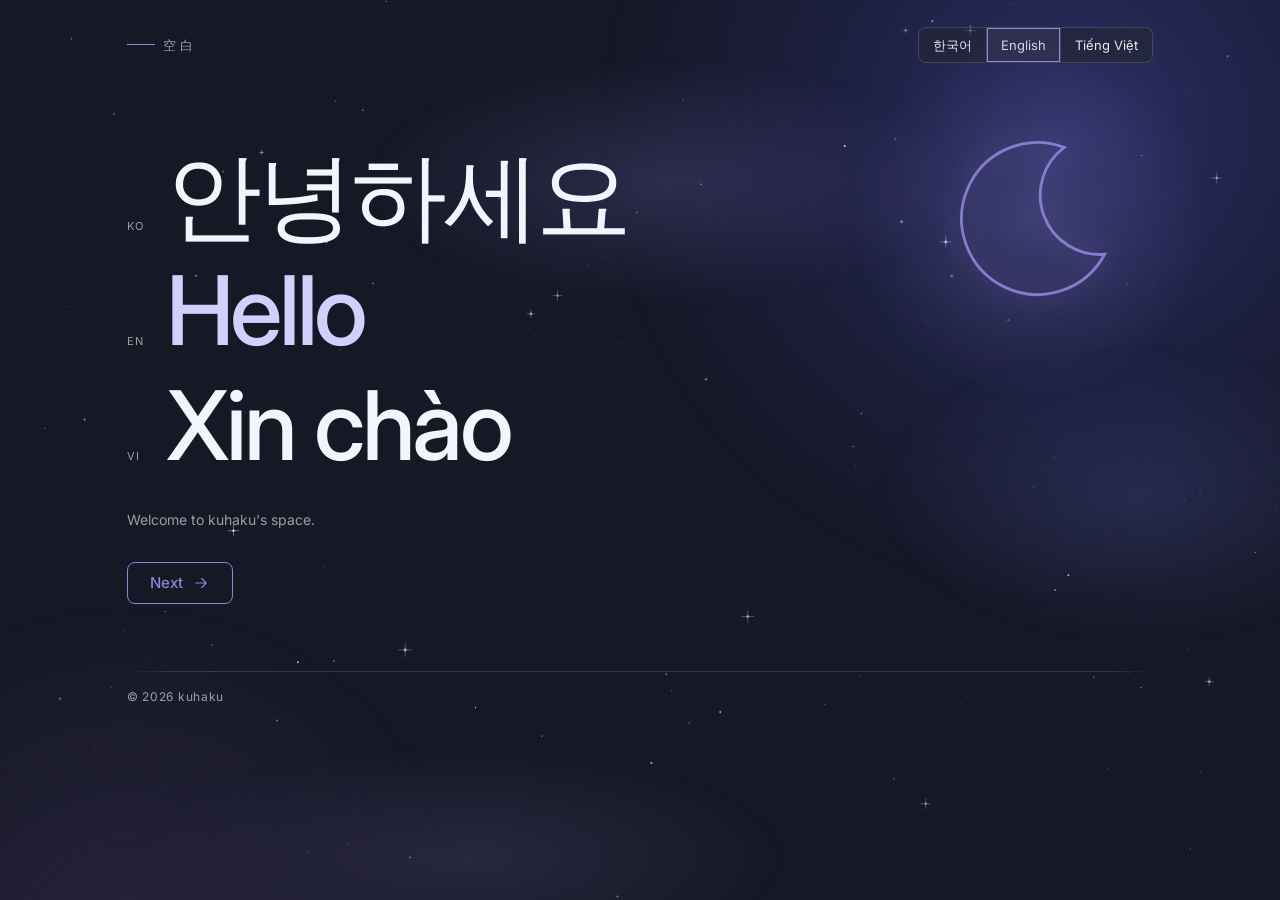
==== commit d9a0d8d2: "Reduce background lag: drop blur and blend mode on animated aurora Co-Authored-By: Claude Opus 5.5 <" ====
--- a/index.html
+++ b/index.html
@@ -19,7 +19,7 @@
 <link rel="preconnect" href="https://fonts.gstatic.com" crossorigin>
 <link rel="stylesheet" href="https://fonts.googleapis.com/css2?family=Inter:wght@400;500;600;700&display=swap">
 <!-- nocturne.css: 새 디자인 전체 (index.html 전용). style.css / flow.css 는 이 페이지에서 더 이상 쓰지 않아요. -->
-<link rel="stylesheet" href="css/nocturne.css?v=20261115">
+<link rel="stylesheet" href="css/nocturne.css?v=20261115b">
 </head>
 <body>
 
--- a/css/nocturne.css
+++ b/css/nocturne.css
@@ -68,6 +68,7 @@
 
   /* 배경: 채도 낮은 바탕 위에 부드러운 빛 하나와 초승달 선 */
   .sky { position: fixed; inset: 0; z-index: 0; pointer-events: none; overflow: hidden; }
+  .sky::before, .sky::after { will-change: transform; }
   .sky::before {
     content: ""; position: absolute; top: -30vmax; right: -24vmax; width: 80vmax; height: 80vmax; border-radius: 50%;
     background: radial-gradient(circle, color-mix(in srgb, var(--color-section-glow) 70%, transparent) 0%, color-mix(in srgb, var(--color-section) 45%, transparent) 34%, transparent 66%);
@@ -77,7 +78,7 @@
     background: radial-gradient(circle, color-mix(in srgb, var(--color-accent-900) 80%, transparent), transparent 64%);
   }
   .layer { position: absolute; inset: 0; transform: translate3d(calc(var(--px, 0) * var(--depth, 0) * -1px), calc(var(--py, 0) * var(--depth, 0) * -1px), 0); transition: transform 1.1s var(--ease); }
-  .aurora { position: absolute; border-radius: 50%; filter: blur(64px); mix-blend-mode: screen; opacity: 0.45; }
+  .aurora { position: absolute; border-radius: 50%; opacity: 0.45; will-change: transform; /* blur·mix-blend 는 매 프레임 다시 그려서 랙의 원인이라 뺐어요 (그라디언트가 이미 부드러워요) */ }
   .aurora.a1 { top: 6%; left: 28%; width: 48vmax; height: 20vmax; background: radial-gradient(ellipse, color-mix(in srgb, var(--color-accent-700) 75%, transparent), transparent 70%); }
   .aurora.a2 { top: 38%; right: -10%; width: 42vmax; height: 24vmax; background: radial-gradient(ellipse, color-mix(in srgb, var(--color-section-ghost) 65%, transparent), transparent 70%); }
   .aurora.a3 { bottom: -8%; left: 10%; width: 52vmax; height: 18vmax; background: radial-gradient(ellipse, color-mix(in srgb, var(--color-accent-2-700) 60%, transparent), transparent 70%); }
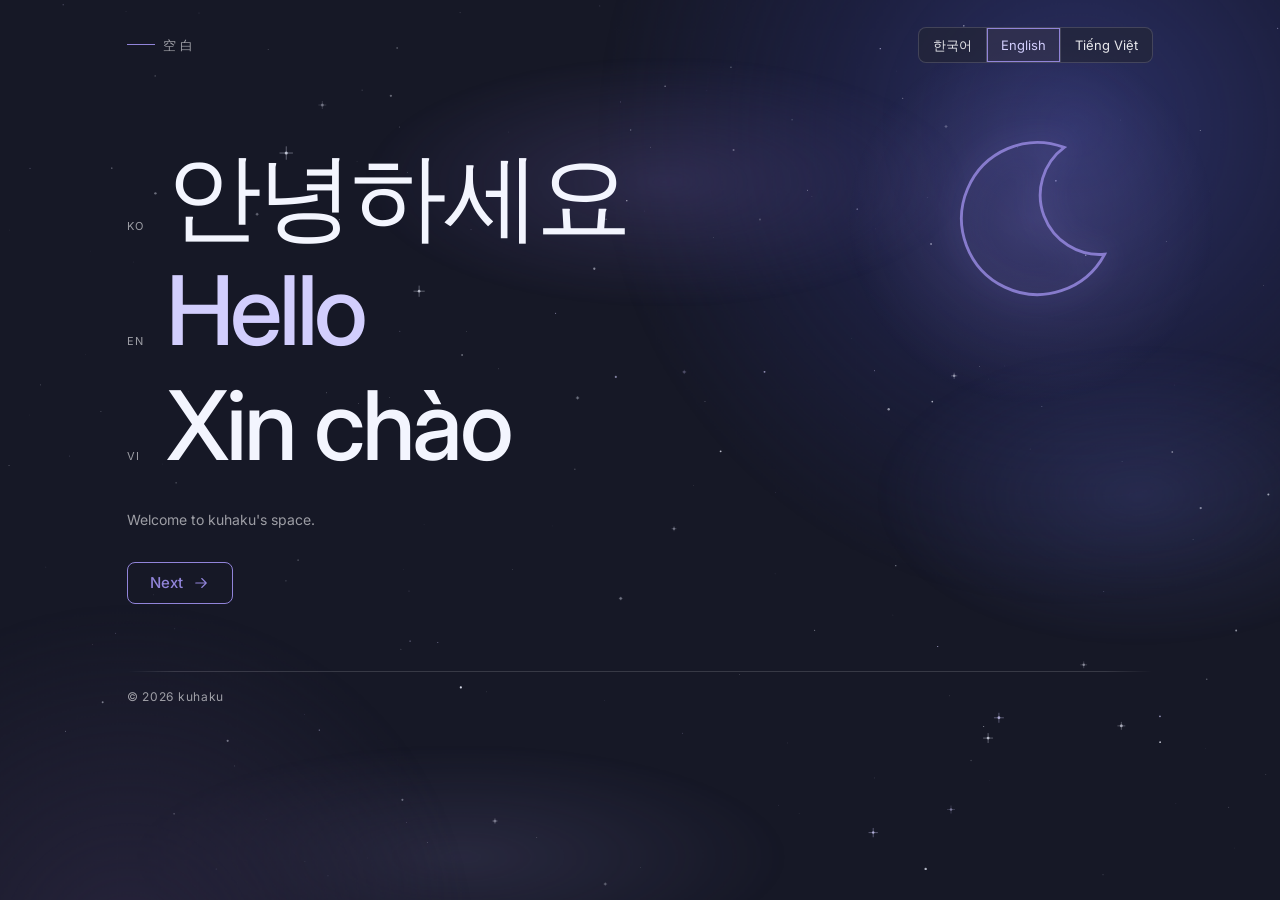
==== commit bb90895c: "Lighter star canvas: draw at 1x resolution and 30fps Co-Authored-By: Claude Opus 5.5 <noreply@anthro" ====
--- a/index.html
+++ b/index.html
@@ -295,7 +295,7 @@
 </section>
 
 <!-- 배경 → 번역 → 화면 전환과 효과 (일반 스크립트) -->
-<script src="js/bg.js?v=20261115"></script>
+<script src="js/bg.js?v=20261115b"></script>
 <script src="js/i18n.js?v=20261115"></script>
 <script src="js/flow.js?v=20261115"></script>
 <!-- 실시간 채팅 / 설문 답 저장 (Firebase) -->
